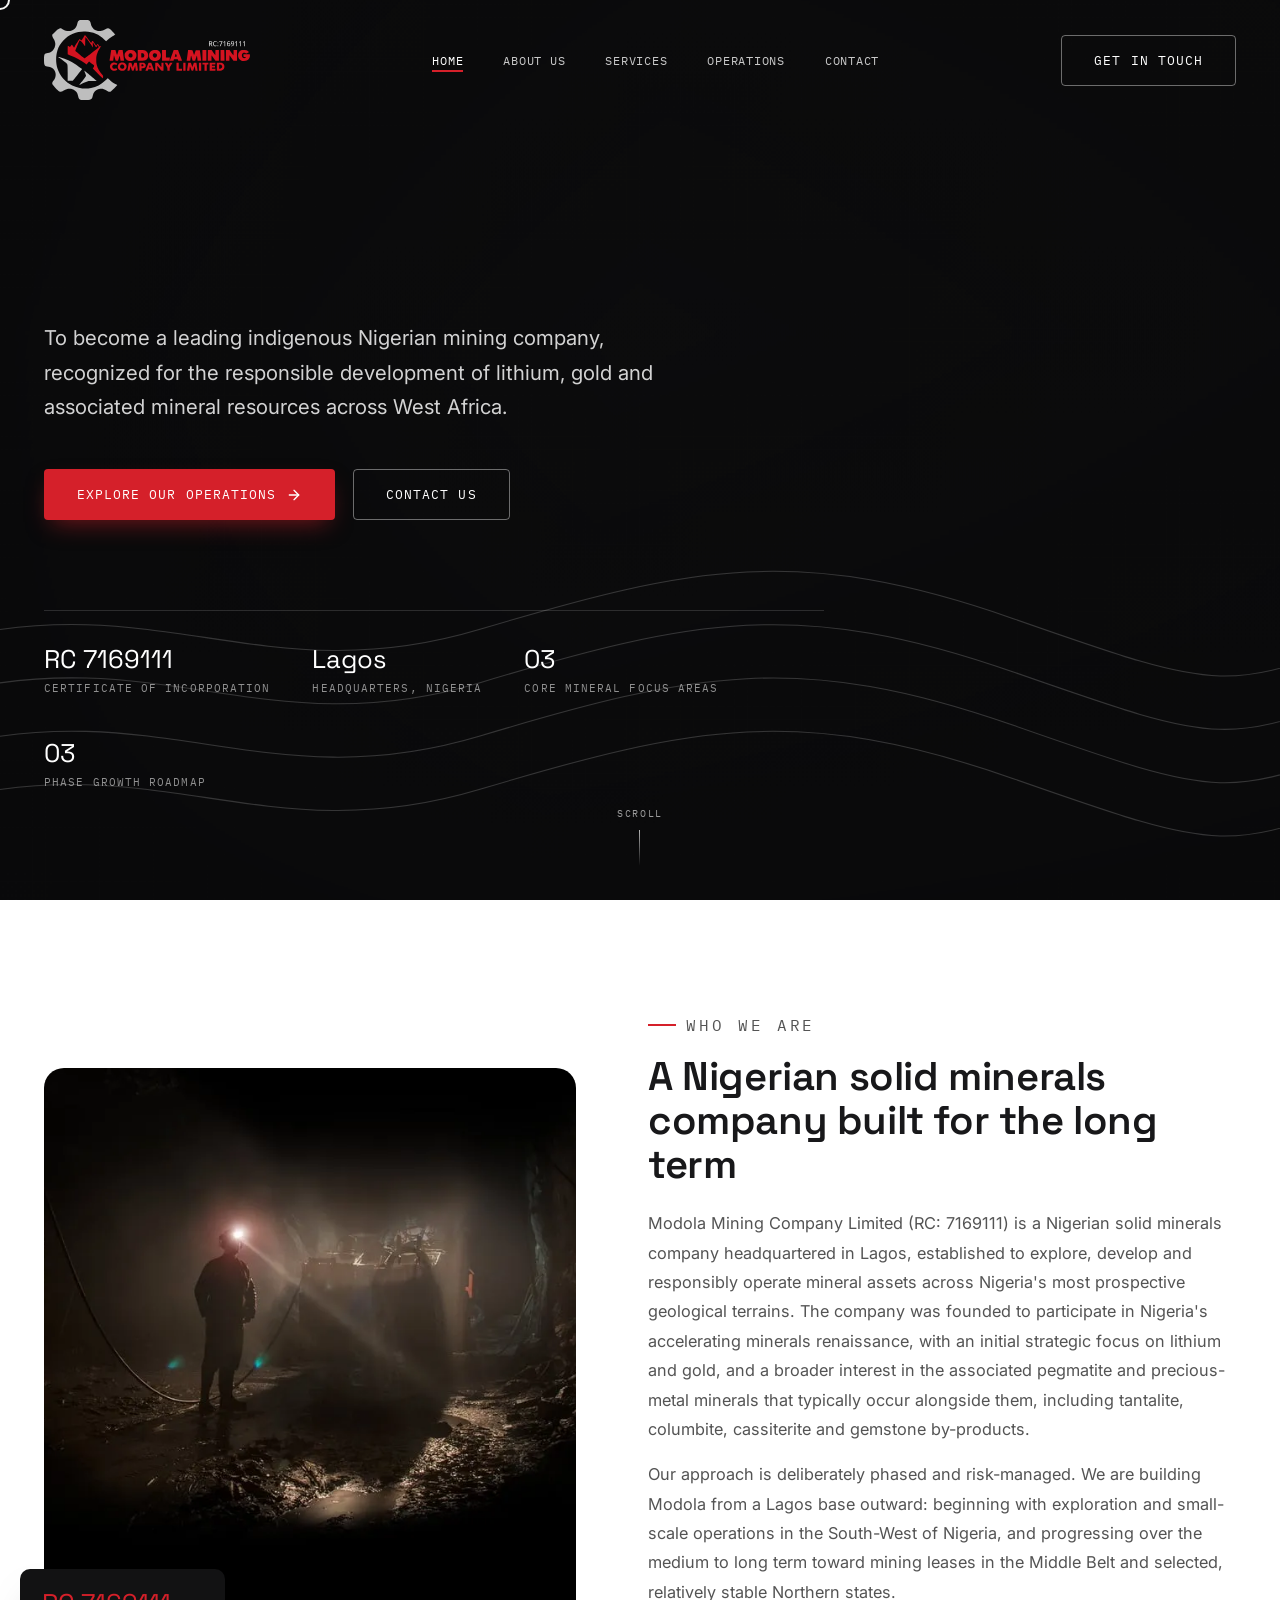
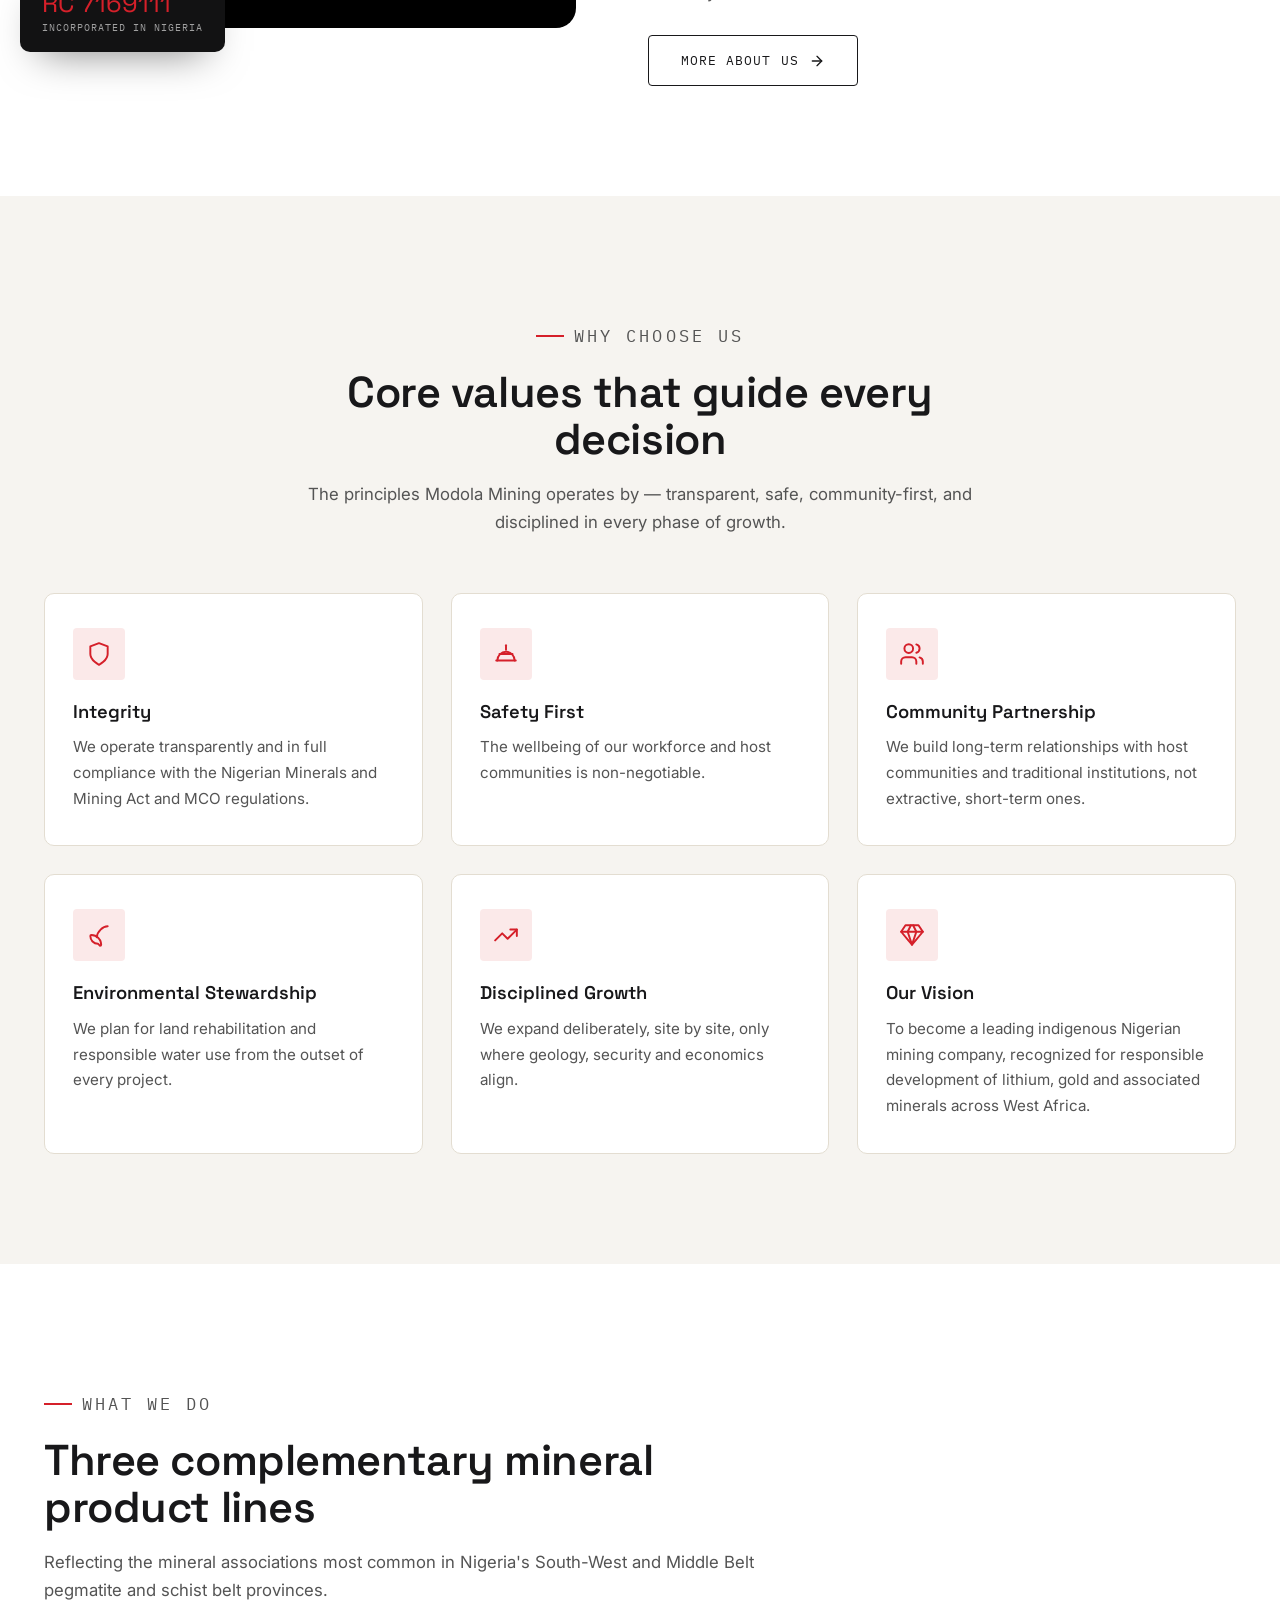
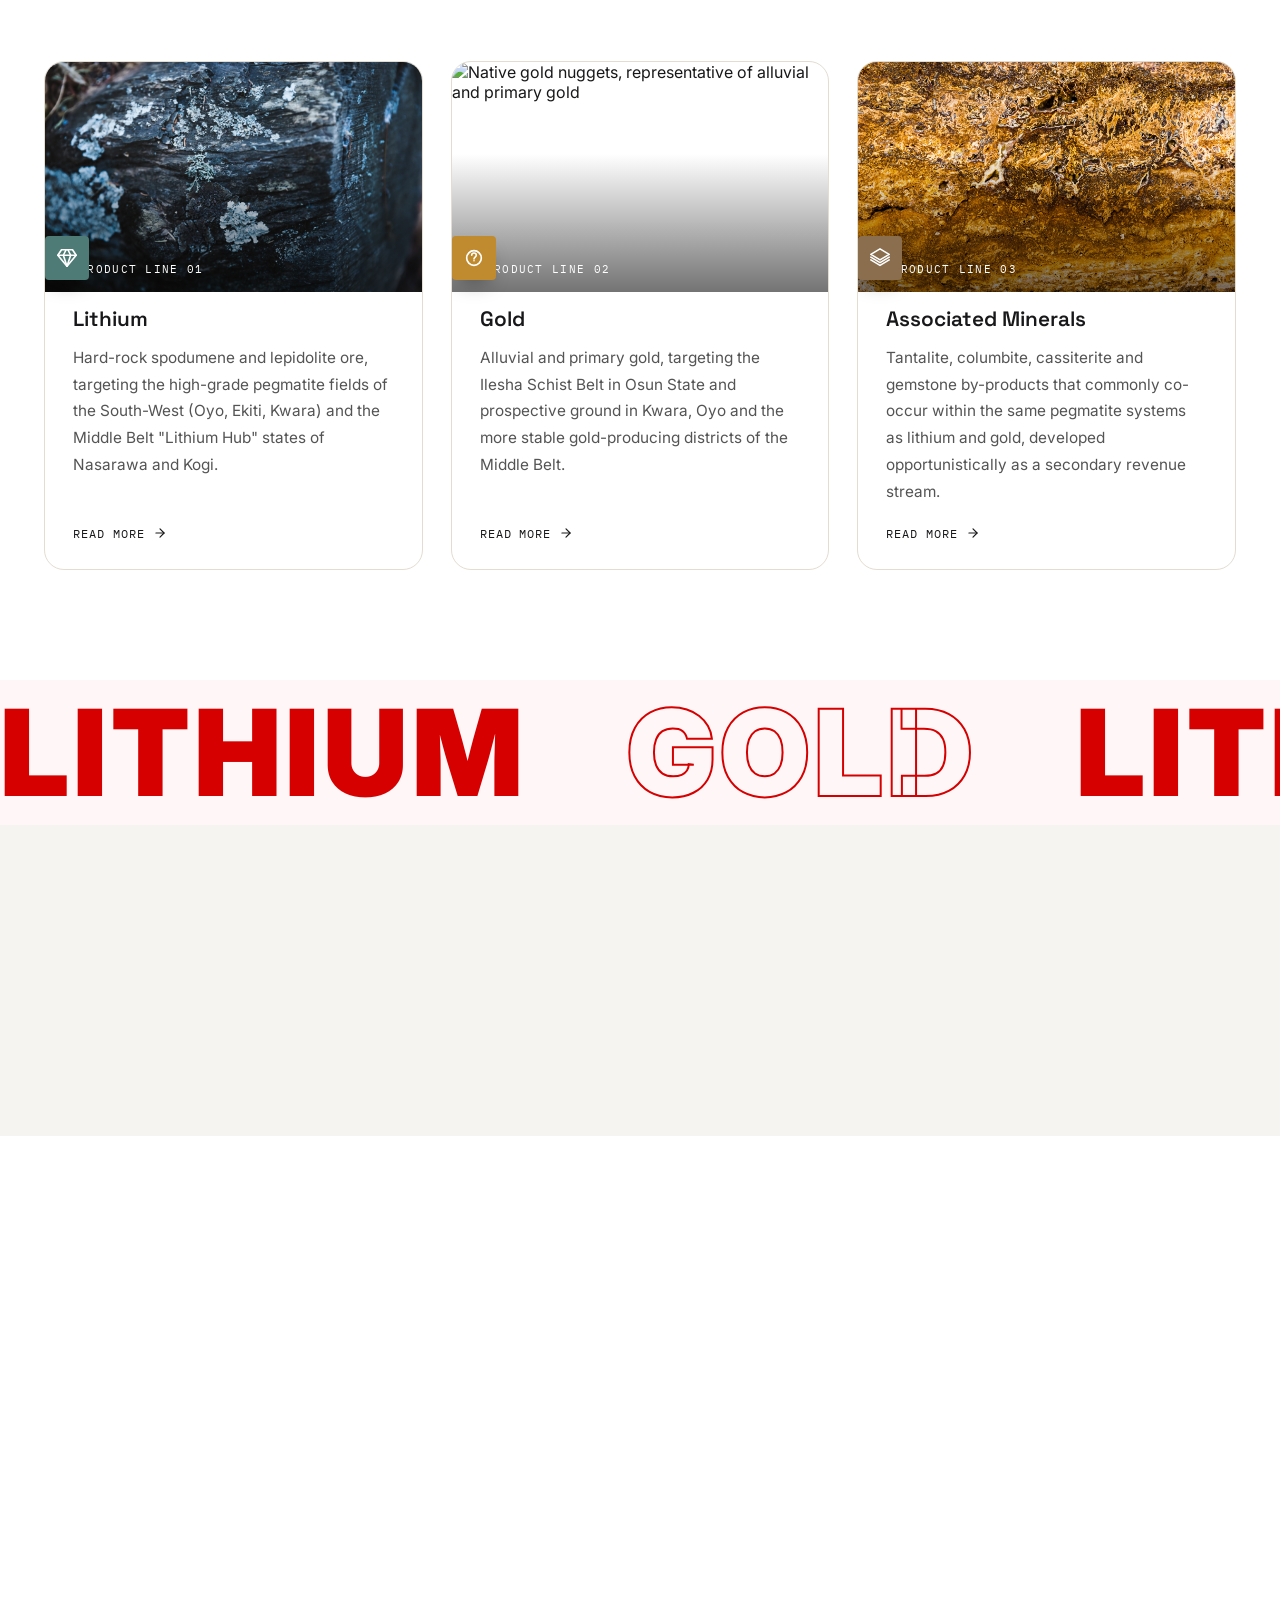
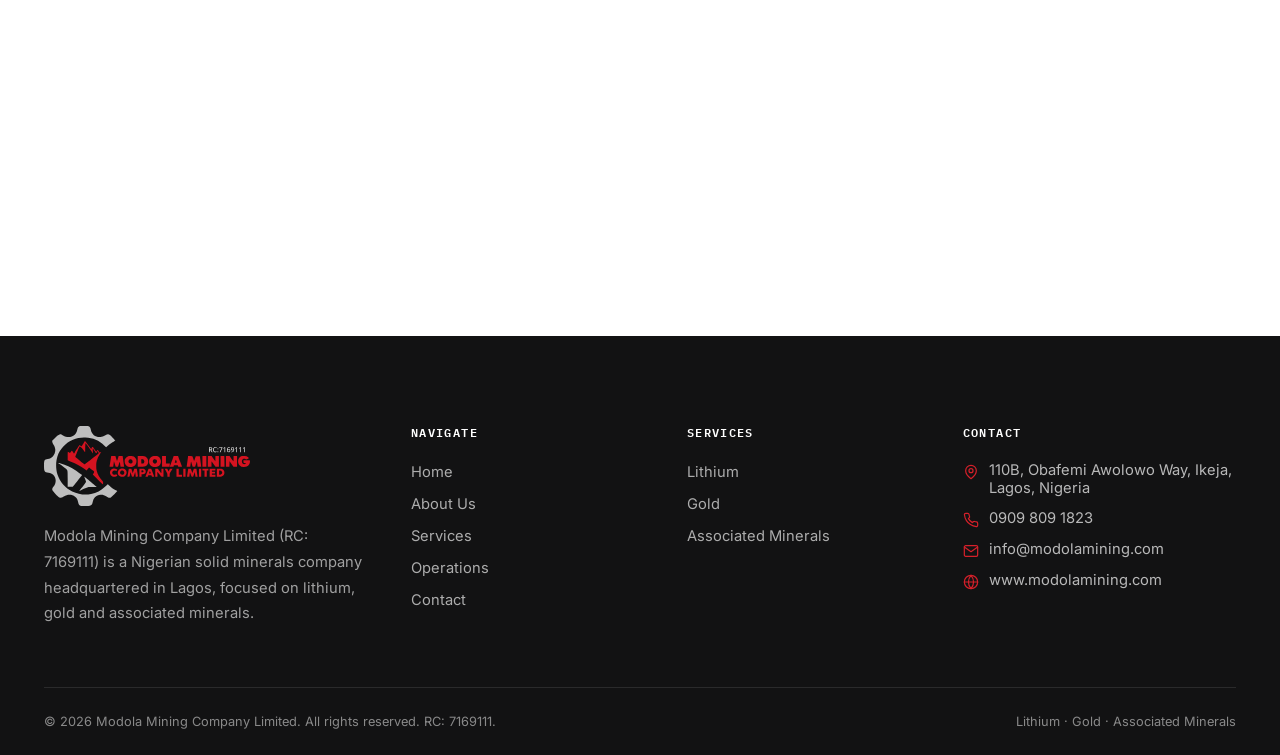
==== index.html @ 791795cf "first commit" ====
<!DOCTYPE html>
<html lang="en">
<head>
<meta charset="UTF-8">
<meta name="viewport" content="width=device-width, initial-scale=1.0">
<title>Modola Mining Company Limited | Lithium, Gold &amp; Associated Minerals — Nigeria</title>
<meta name="description" content="Modola Mining Company Limited (RC: 7169111) is a Nigerian solid minerals company headquartered in Lagos, exploring and developing lithium, gold and associated mineral assets across Nigeria's most prospective geological terrains.">
<meta name="keywords" content="Modola Mining, Nigeria lithium mining, Nigeria gold mining, solid minerals Nigeria, Lagos mining company">
<meta property="og:type" content="website">
<meta property="og:title" content="Modola Mining Company Limited | Lithium, Gold & Associated Minerals">
<meta property="og:description" content="A Nigerian solid minerals company headquartered in Lagos — exploring and responsibly developing lithium, gold and associated mineral assets.">
<meta property="og:image" content="images/logo.png">
<meta name="twitter:card" content="summary_large_image">
<meta name="twitter:title" content="Modola Mining Company Limited">
<meta name="twitter:description" content="Lithium • Gold • Associated Minerals — Lagos, Nigeria">
<link rel="icon" href="images/logo.png">
<link rel="stylesheet" href="css/style.css">
</head>
<body>
<a href="#main" class="skip-link">Skip to content</a>

<!-- ================= HEADER ================= -->
<header class="site-header">
  <div class="container nav-inner">
    <a href="index.html" class="brand">
      <img src="images/logo.svg" alt="Modola Mining Company Limited logo">
    </a>
    <nav class="nav-links" id="nav-links">
      <a href="index.html">Home</a>
      <a href="about.html">About Us</a>
      <a href="services.html">Services</a>
      <a href="operations.html">Operations</a>
      <a href="contact.html">Contact</a>
    </nav>
    <div class="nav-cta">
      <a href="contact.html" class="btn btn--ghost">Get In Touch</a>
      <button class="hamburger" id="hamburger" aria-label="Toggle navigation menu" aria-expanded="false">
        <span></span><span></span><span></span>
      </button>
    </div>
  </div>
</header>

<main id="main">
<!-- ================= HERO ================= -->
<section class="hero">
  <div class="hero-bg" style="background-image:url('https://commons.wikimedia.org/wiki/Special:FilePath/Aerial%20of%20Hogarth%20Open%20Pit.jpg?width=1920');"></div>
  <svg class="hero-contour" viewBox="0 0 1200 800" preserveAspectRatio="xMidYMid slice" xmlns="http://www.w3.org/2000/svg">
    <g fill="none" stroke="#ffffff" stroke-width="1">
      <path d="M-50,650 C 150,600 250,700 450,640 S 750,560 950,630 1150,700 1300,640"/>
      <path d="M-50,700 C 150,650 250,750 450,690 S 750,610 950,680 1150,750 1300,690"/>
      <path d="M-50,750 C 150,700 250,800 450,740 S 750,660 950,730 1150,800 1300,740"/>
      <path d="M-50,600 C 150,550 250,650 450,590 S 750,510 950,580 1150,650 1300,590"/>
    </g>
  </svg>
  <div class="container hero-inner">
    <!-- <p class="hero-tag"><span class="rc">RC: 7169111</span><span class="dot"></span>Lagos, Nigeria<span class="dot"></span>Lithium · Gold · Associated Minerals</p> -->
    <h1>Modola Mining <em>Company Limited</em></h1>
    <p class="hero-sub">To become a leading indigenous Nigerian mining company, recognized for the responsible development of lithium, gold and associated mineral resources across West Africa.</p>
    <div class="hero-actions">
      <a href="operations.html" class="btn btn--primary">Explore Our Operations
        <svg viewBox="0 0 24 24" fill="none" stroke="currentColor" stroke-width="2" stroke-linecap="round" stroke-linejoin="round"><path d="M5 12h14"/><path d="m12 5 7 7-7 7"/></svg>
      </a>
      <a href="contact.html" class="btn btn--ghost">Contact Us</a>
    </div>
    <div class="hero-meta">
      <div><span class="num">RC 7169111</span><span class="lbl">Certificate of Incorporation</span></div>
      <div><span class="num">Lagos</span><span class="lbl">Headquarters, Nigeria</span></div>
      <div><span class="num">03</span><span class="lbl">Core Mineral Focus Areas</span></div>
      <div><span class="num">03</span><span class="lbl">Phase Growth Roadmap</span></div>
    </div>
  </div>
  <div class="scroll-cue"><span>Scroll</span><span class="line"></span></div>
</section>

<!-- ================= COMPANY INTRODUCTION ================= -->
<section class="section section--white">
  <div class="container">
    <div class="split">
      <div class="split-media" data-reveal="left">
        <img src="images/home.webp" alt="Open pit hard-rock mine, representative of lithium pegmatite mining operations" loading="lazy">
        <div class="frame" aria-hidden="true"></div>
        <div class="badge"><span class="num">RC 7169111</span><span class="lbl">Incorporated in Nigeria</span></div>
      </div>
      <div class="split-body" data-reveal="right">
        <p class="eyebrow">Who We Are</p>
        <h2>A Nigerian solid minerals company built for the long term</h2>
        <p>Modola Mining Company Limited (RC: 7169111) is a Nigerian solid minerals company headquartered in Lagos, established to explore, develop and responsibly operate mineral assets across Nigeria's most prospective geological terrains. The company was founded to participate in Nigeria's accelerating minerals renaissance, with an initial strategic focus on lithium and gold, and a broader interest in the associated pegmatite and precious-metal minerals that typically occur alongside them, including tantalite, columbite, cassiterite and gemstone by-products.</p>
        <p>Our approach is deliberately phased and risk-managed. We are building Modola from a Lagos base outward: beginning with exploration and small-scale operations in the South-West of Nigeria, and progressing over the medium to long term toward mining leases in the Middle Belt and selected, relatively stable Northern states.</p>
        <a href="about.html" class="btn btn--outline">More About Us
          <svg viewBox="0 0 24 24" fill="none" stroke="currentColor" stroke-width="2" stroke-linecap="round" stroke-linejoin="round"><path d="M5 12h14"/><path d="m12 5 7 7-7 7"/></svg>
        </a>
      </div>
    </div>
  </div>
</section>

<!-- ================= WHY CHOOSE US (CORE VALUES) ================= -->
<section class="section section--stone">
  <div class="container">
    <div class="section-head center">
      <p class="eyebrow center" style="justify-content:center;">Why Choose Us</p>
      <h2>Core values that guide every decision</h2>
      <p>The principles Modola Mining operates by — transparent, safe, community-first, and disciplined in every phase of growth.</p>
    </div>
    <div class="grid grid--3" data-stagger>
      <div class="value-card">
        <div class="icon"><svg viewBox="0 0 24 24" fill="none" stroke="currentColor" stroke-width="1.8" stroke-linecap="round" stroke-linejoin="round"><path d="M12 22s8-4 8-10V5l-8-3-8 3v7c0 6 8 10 8 10Z"/></svg></div>
        <h3>Integrity</h3>
        <p>We operate transparently and in full compliance with the Nigerian Minerals and Mining Act and MCO regulations.</p>
      </div>
      <div class="value-card">
        <div class="icon"><svg viewBox="0 0 24 24" fill="none" stroke="currentColor" stroke-width="1.8" stroke-linecap="round" stroke-linejoin="round"><path d="M3 18h18"/><path d="M4 18a8 8 0 0 1 16 0"/><path d="M12 4v4"/><path d="M6 12h12"/></svg></div>
        <h3>Safety First</h3>
        <p>The wellbeing of our workforce and host communities is non-negotiable.</p>
      </div>
      <div class="value-card">
        <div class="icon"><svg viewBox="0 0 24 24" fill="none" stroke="currentColor" stroke-width="1.8" stroke-linecap="round" stroke-linejoin="round"><path d="M16 21v-2a4 4 0 0 0-4-4H6a4 4 0 0 0-4 4v2"/><circle cx="9" cy="7" r="4"/><path d="M22 21v-2a4 4 0 0 0-3-3.87"/><path d="M16 3.13a4 4 0 0 1 0 7.75"/></svg></div>
        <h3>Community Partnership</h3>
        <p>We build long-term relationships with host communities and traditional institutions, not extractive, short-term ones.</p>
      </div>
      <div class="value-card">
        <div class="icon"><svg viewBox="0 0 24 24" fill="none" stroke="currentColor" stroke-width="1.8" stroke-linecap="round" stroke-linejoin="round"><path d="M11 20A7 7 0 0 1 4 13a1 1 0 0 1 1-1c4.97 0 9 4.03 9 9a1 1 0 0 1-1 1Z"/><path d="M20 4c-2 0-4.5 1-6.5 3S10 12 10 14"/></svg></div>
        <h3>Environmental Stewardship</h3>
        <p>We plan for land rehabilitation and responsible water use from the outset of every project.</p>
      </div>
      <div class="value-card">
        <div class="icon"><svg viewBox="0 0 24 24" fill="none" stroke="currentColor" stroke-width="1.8" stroke-linecap="round" stroke-linejoin="round"><polyline points="22 7 13.5 15.5 8.5 10.5 2 17"/><polyline points="16 7 22 7 22 13"/></svg></div>
        <h3>Disciplined Growth</h3>
        <p>We expand deliberately, site by site, only where geology, security and economics align.</p>
      </div>
      <div class="value-card">
        <div class="icon"><svg viewBox="0 0 24 24" fill="none" stroke="currentColor" stroke-width="1.8" stroke-linecap="round" stroke-linejoin="round"><path d="M6 3h12l4 6-10 12L2 9Z"/><path d="M11 3 8 9l4 12 4-12-3-6"/><path d="M2 9h20"/></svg></div>
        <h3>Our Vision</h3>
        <p>To become a leading indigenous Nigerian mining company, recognized for responsible development of lithium, gold and associated minerals across West Africa.</p>
      </div>
    </div>
  </div>
</section>

<!-- ================= SERVICES PREVIEW ================= -->
<section class="section section--white">
  <div class="container">
    <div class="section-head">
      <p class="eyebrow">What We Do</p>
      <h2>Three complementary mineral product lines</h2>
      <p>Reflecting the mineral associations most common in Nigeria's South-West and Middle Belt pegmatite and schist belt provinces.</p>
    </div>
    <div class="grid grid--3" data-stagger>
      <article class="service-card">
        <div class="media">
          <img src="images/lit.webp" alt="Hard-rock pegmatite mine, representative of lithium spodumene operations" loading="lazy">
          <span class="tag"><span class="dot dot-lithium"></span>Product Line 01</span>
        </div>
        <div class="icon accent-lithium"><svg viewBox="0 0 24 24" fill="none" stroke="currentColor" stroke-width="1.8" stroke-linecap="round" stroke-linejoin="round"><path d="M6 3h12l4 6-10 12L2 9Z"/><path d="M11 3 8 9l4 12 4-12-3-6"/><path d="M2 9h20"/></svg></div>
        <div class="body">
          <h3>Lithium</h3>
          <p>Hard-rock spodumene and lepidolite ore, targeting the high-grade pegmatite fields of the South-West (Oyo, Ekiti, Kwara) and the Middle Belt "Lithium Hub" states of Nasarawa and Kogi.</p>
          <a href="services.html#lithium" class="read-more">Read More
            <svg viewBox="0 0 24 24" fill="none" stroke="currentColor" stroke-width="2" stroke-linecap="round" stroke-linejoin="round"><path d="M5 12h14"/><path d="m12 5 7 7-7 7"/></svg>
          </a>
        </div>
      </article>
      <article class="service-card">
        <div class="media">
          <img src="https://commons.wikimedia.org/wiki/Special:FilePath/Native%20gold%20nuggets.jpg?width=900" alt="Native gold nuggets, representative of alluvial and primary gold" loading="lazy">
          <span class="tag"><span class="dot dot-gold"></span>Product Line 02</span>
        </div>
        <div class="icon accent-gold"><svg viewBox="0 0 24 24" fill="none" stroke="currentColor" stroke-width="1.8" stroke-linecap="round" stroke-linejoin="round"><circle cx="12" cy="12" r="8"/><path d="M9.5 9a2.5 2.5 0 0 1 5 0c0 2-2.5 2-2.5 4"/><path d="M12 15h.01"/></svg></div>
        <div class="body">
          <h3>Gold</h3>
          <p>Alluvial and primary gold, targeting the Ilesha Schist Belt in Osun State and prospective ground in Kwara, Oyo and the more stable gold-producing districts of the Middle Belt.</p>
          <a href="services.html#gold" class="read-more">Read More
            <svg viewBox="0 0 24 24" fill="none" stroke="currentColor" stroke-width="2" stroke-linecap="round" stroke-linejoin="round"><path d="M5 12h14"/><path d="m12 5 7 7-7 7"/></svg>
          </a>
        </div>
      </article>
      <article class="service-card">
        <div class="media">
          <img src="images/golddd.webp" alt="Core drilling and sampling, representative of associated mineral exploration" loading="lazy">
          <span class="tag"><span class="dot dot-assoc"></span>Product Line 03</span>
        </div>
        <div class="icon accent-assoc"><svg viewBox="0 0 24 24" fill="none" stroke="currentColor" stroke-width="1.8" stroke-linecap="round" stroke-linejoin="round"><polygon points="12 2 2 8 12 14 22 8 12 2"/><polyline points="2 14 12 20 22 14"/><polyline points="2 11 12 17 22 11"/></svg></div>
        <div class="body">
          <h3>Associated Minerals</h3>
          <p>Tantalite, columbite, cassiterite and gemstone by-products that commonly co-occur within the same pegmatite systems as lithium and gold, developed opportunistically as a secondary revenue stream.</p>
          <a href="services.html#associated" class="read-more">Read More
            <svg viewBox="0 0 24 24" fill="none" stroke="currentColor" stroke-width="2" stroke-linecap="round" stroke-linejoin="round"><path d="M5 12h14"/><path d="m12 5 7 7-7 7"/></svg>
          </a>
        </div>
      </article>
    </div>
  </div>
</section>



<!-- scroll -->
 <div class="ticker">
    <div class="ticker-track" id="tickerTrack">
        <span class="filled">LITHIUM</span>
        <span class="outline">GOLD</span>

        <span class="filled">LITHIUM</span>
        <span class="outline">GOLD</span>

        <span class="filled">LITHIUM</span>
        <span class="outline">GOLD</span>

        <span class="filled">LITHIUM</span>
        <span class="outline">GOLD</span>

        <span class="filled">LITHIUM</span>
        <span class="outline">GOLD</span>

        <span class="filled">LITHIUM</span>
        <span class="outline">GOLD</span>
    </div>
</div>

<!-- sroll ends -->

<!-- ================= AT A GLANCE ================= -->
<section class="section--tight section--stone">
  <div class="container" data-reveal="zoom">
    <div class="glance">
      <div class="glance-item"><span class="num">7169111</span><span class="lbl">RC — Certificate of Incorporation</span></div>
      <div class="glance-item"><span class="num" data-count="3">0</span><span class="lbl">Core Mineral Focus Areas</span></div>
      <div class="glance-item"><span class="num" data-count="3">0</span><span class="lbl">Strategic Growth Phases</span></div>
      <div class="glance-item"><span class="num">Lagos</span><span class="lbl">Headquarters, Nigeria</span></div>
    </div>
  </div>
</section>

<!-- ================= CTA BANNER ================= -->
<section class="section section--white">
  <div class="container" data-reveal="zoom">
    <div class="cta-banner">
      <p class="eyebrow center" style="justify-content:center;">Our Mission</p>
      <h2>Creating sustainable value for our shareholders, our host communities, and the Nigerian economy</h2>
      <p>To explore, acquire and operate mineral assets with technical discipline and full regulatory compliance — while positioning Nigerian-mined minerals within global critical-minerals supply chains.</p>
      <div class="btn-row">
        <a href="contact.html" class="btn btn--primary">Contact Us
          <svg viewBox="0 0 24 24" fill="none" stroke="currentColor" stroke-width="2" stroke-linecap="round" stroke-linejoin="round"><path d="M5 12h14"/><path d="m12 5 7 7-7 7"/></svg>
        </a>
        <a href="operations.html" class="btn btn--ghost">View Our Operations</a>
      </div>
    </div>
  </div>
</section>
</main>

<!-- ================= FOOTER ================= -->
<footer class="site-footer">
  <div class="container">
    <div class="footer-grid">
      <div class="footer-brand">
        <a href="index.html" class="brand">
          <img src="images/logo.svg" alt="Modola Mining Company Limited logo">
        </a>
        <p>Modola Mining Company Limited (RC: 7169111) is a Nigerian solid minerals company headquartered in Lagos, focused on lithium, gold and associated minerals.</p>
      </div>
      <div class="footer-col">
        <h4>Navigate</h4>
        <ul>
          <li><a href="index.html">Home</a></li>
          <li><a href="about.html">About Us</a></li>
          <li><a href="services.html">Services</a></li>
          <li><a href="operations.html">Operations</a></li>
          <li><a href="contact.html">Contact</a></li>
        </ul>
      </div>
      <div class="footer-col">
        <h4>Services</h4>
        <ul>
          <li><a href="services.html#lithium">Lithium</a></li>
          <li><a href="services.html#gold">Gold</a></li>
          <li><a href="services.html#associated">Associated Minerals</a></li>
        </ul>
      </div>
      <div class="footer-col">
        <h4>Contact</h4>
        <ul class="footer-contact">
          <li><svg viewBox="0 0 24 24" fill="none" stroke="currentColor" stroke-width="1.8" stroke-linecap="round" stroke-linejoin="round"><path d="M20 10c0 6-8 12-8 12s-8-6-8-12a8 8 0 0 1 16 0Z"/><circle cx="12" cy="10" r="3"/></svg><span>110B, Obafemi Awolowo Way, Ikeja, Lagos, Nigeria</span></li>
          <li><svg viewBox="0 0 24 24" fill="none" stroke="currentColor" stroke-width="1.8" stroke-linecap="round" stroke-linejoin="round"><path d="M22 16.92v3a2 2 0 0 1-2.18 2 19.79 19.79 0 0 1-8.63-3.07 19.5 19.5 0 0 1-6-6 19.79 19.79 0 0 1-3.07-8.67A2 2 0 0 1 4.11 2h3a2 2 0 0 1 2 1.72c.127.96.361 1.903.7 2.81a2 2 0 0 1-.45 2.11L8.09 9.91a16 16 0 0 0 6 6l1.27-1.27a2 2 0 0 1 2.11-.45c.907.339 1.85.573 2.81.7A2 2 0 0 1 22 16.92Z"/></svg><span>0909 809 1823</span></li>
          <li><svg viewBox="0 0 24 24" fill="none" stroke="currentColor" stroke-width="1.8" stroke-linecap="round" stroke-linejoin="round"><rect x="2" y="4" width="20" height="16" rx="2"/><path d="m22 6-10 7L2 6"/></svg><span>info@modolamining.com</span></li>
          <li><svg viewBox="0 0 24 24" fill="none" stroke="currentColor" stroke-width="1.8" stroke-linecap="round" stroke-linejoin="round"><circle cx="12" cy="12" r="10"/><path d="M2 12h20M12 2a15 15 0 0 1 0 20 15 15 0 0 1 0-20"/></svg><span>www.modolamining.com</span></li>
        </ul>
      </div>
    </div>
    <div class="footer-bottom">
      <span>© 2026 Modola Mining Company Limited. All rights reserved. RC: 7169111.</span>
      <span>Lithium · Gold · Associated Minerals</span>
    </div>
  </div>
</footer>

<div class="cursor-circle" id="cursorCircle"></div>


<script src="js/script.js"></script>
</body>
</html>
---- css/style.css ----
@import url('https://fonts.googleapis.com/css2?family=Space+Grotesk:wght@400;500;600;700&family=Inter:wght@400;500;600;700&family=IBM+Plex+Mono:wght@400;500;600&display=swap');

:root{
  /* ---- Brand colors (sampled from company logo) ---- */
  --red:        #D5202A;
  --red-dark:   #A5161E;
  --red-tint:   #FBE9E9;

  /* ---- Neutrals ---- */
  --charcoal-950: #121213;
  --charcoal-900: #18181A;
  --charcoal-800: #232326;
  --charcoal-700: #3A3A3D;
  --slate-600:    #545454; /* brand gray, from logo */
  --slate-400:    #8A8A8A;
  --stone-50:     #F6F4F0;
  --stone-100:    #EFEBE3;
  --stone-200:    #E3DDD1;
  --white:        #FFFFFF;

  /* ---- Mineral accent colors (signature: each product line reads by its own mineral tone) ---- */
  --mineral-lithium: #4F7B76;  /* muted spodumene sage-teal */
  --mineral-gold:    #C08A2E;  /* ochre / raw gold */
  --mineral-assoc:   #8A6E4E;  /* bronze / tantalite-cassiterite */

  /* ---- Type ---- */
  --font-display: 'Space Grotesk', sans-serif;
  --font-body:    'Inter', sans-serif;
  --font-mono:    'IBM Plex Mono', monospace;

  /* ---- Sizing ---- */
  --container: 1240px;
  --radius-sm: 4px;
  --radius-md: 10px;
  --radius-lg: 20px;

  /* ---- Motion ---- */
  --ease: cubic-bezier(.22,.61,.36,1);
}

/* ==========================================================================
   RESET
   ========================================================================== */

*, *::before, *::after{ box-sizing: border-box; }
html{ scroll-behavior: smooth; }
body{
  margin:0;
  font-family: var(--font-body);
  color: var(--charcoal-900);
  background: var(--white);
  -webkit-font-smoothing: antialiased;
  overflow-x: hidden;
}
img{ max-width:100%; display:block; }
a{ color:inherit; text-decoration:none; }
ul{ list-style:none; margin:0; padding:0; }
button{ font-family:inherit; cursor:pointer; }
h1,h2,h3,h4{ font-family: var(--font-display); margin:0; line-height:1.1; font-weight:600; }
p{ margin:0; }
input, textarea{ font-family: inherit; }

@media (prefers-reduced-motion: reduce){
  *{ animation-duration: 0.001ms !important; animation-iteration-count: 1 !important; transition-duration: 0.001ms !important; scroll-behavior:auto !important; }
}

:focus-visible{ outline: 3px solid var(--red); outline-offset: 2px; }

/* ==========================================================================
   UTILITIES
   ========================================================================== */
.container{ width:100%; max-width: var(--container); margin:0 auto; padding: 0 24px; }
.section{ position:relative; padding: 110px 0; }
.section--tight{ padding: 80px 0; }
.section--dark{ background: var(--charcoal-950); color: var(--stone-50); }
.section--stone{ background: var(--stone-50); }
.section--white{ background: var(--white); }

.eyebrow{
  font-family: var(--font-mono);
  font-size: .78rem;
  letter-spacing: .18em;
  text-transform: uppercase;
  color: var(--red);
  display:flex; align-items:center; gap:10px;
  margin-bottom: 18px;
}
.eyebrow::before{
  content:"";
  width: 28px; height: 2px; background: var(--red);
  display:inline-block;
}
.section--dark .eyebrow{ color:#E8747B; }
.section--dark .eyebrow::before{ background:#E8747B; }

.section-head{ max-width: 720px; margin-bottom: 56px; }
.section-head h2{ font-size: clamp(1.9rem, 3.4vw, 2.7rem); letter-spacing: -.01em; }
.section-head p{ margin-top:16px; font-size:1.05rem; line-height:1.7; color: var(--slate-600); }
.section--dark .section-head p{ color:#C9C7C4; }

.center{ text-align:center; margin-left:auto; margin-right:auto; }

/* Rock-strata divider — signature shape, reused at section seams */
.strata{
  position:absolute; left:0; width:100%; height:64px;
  line-height:0; pointer-events:none;
}
.strata svg{ width:100%; height:100%; display:block; }
.strata--top{ top:-1px; transform: rotate(180deg); }
.strata--bottom{ bottom:-1px; }

/* ==========================================================================
   BUTTONS
   ========================================================================== */
.btn{
  position:relative;
  display:inline-flex; align-items:center; justify-content:center; gap:10px;
  padding: 16px 32px;
  font-family: var(--font-mono);
  font-size: .82rem;
  letter-spacing: .08em;
  text-transform: uppercase;
  border-radius: var(--radius-sm);
  border: 1.5px solid transparent;
  overflow:hidden;
  transition: transform .35s var(--ease), background .3s ease, color .3s ease, border-color .3s ease, box-shadow .3s ease;
  white-space:nowrap;
}
.btn:hover{ transform: translateY(-3px); }
.btn:active{ transform: translateY(-1px); }
.btn svg{ width:16px; height:16px; transition: transform .3s var(--ease); }
.btn:hover svg{ transform: translateX(4px); }

.btn--primary{ background: var(--red); color: var(--white); box-shadow: 0 10px 24px -8px rgba(213,32,42,.55); }
.btn--primary:hover{ background: var(--red-dark); box-shadow: 0 14px 30px -8px rgba(213,32,42,.65); }

.btn--ghost{ background: transparent; color: var(--white); border-color: rgba(255,255,255,.4); }
.btn--ghost:hover{ background: rgba(255,255,255,.1); border-color: #fff; }

.btn--outline{ background: transparent; color: var(--charcoal-900); border-color: var(--charcoal-900); }
.btn--outline:hover{ background: var(--charcoal-900); color: var(--white); }

.ripple{ position:absolute; border-radius:50%; background: rgba(255,255,255,.5); transform: scale(0); animation: ripple .6s linear; pointer-events:none; }
@keyframes ripple{ to{ transform: scale(3); opacity:0; } }

/* ==========================================================================
   HEADER / NAV
   ========================================================================== */
.site-header{
  position: fixed; top:0; left:0; width:100%; z-index: 1000;
  padding: 20px 0;
  transition: background .4s ease, padding .4s ease, box-shadow .4s ease, border-color .4s ease;
  border-bottom: 1px solid transparent;
}
.site-header.is-scrolled{
  padding: 12px 0;
  background: rgba(18,18,19,.82);
  backdrop-filter: blur(14px) saturate(140%);
  -webkit-backdrop-filter: blur(14px) saturate(140%);
  border-bottom-color: rgba(255,255,255,.08);
  box-shadow: 0 10px 30px -18px rgba(0,0,0,.6);
}
.nav-inner{ display:flex; align-items:center; justify-content:space-between; gap: 24px; }

.brand{ display:flex; align-items:center; gap:12px; }
.brand img{ height: 80px; width:auto; }
.brand-text{ display:flex; flex-direction:column; line-height:1.15; }
.brand-text strong{ font-family: var(--font-display); font-size: 1rem; color:#fff; letter-spacing:.01em; }
.brand-text span{ font-family: var(--font-mono); font-size:.62rem; letter-spacing:.14em; text-transform:uppercase; color:#B9463B; }

.nav-links{ display:flex; align-items:center; gap: 8px; }
.nav-links a{
  position:relative;
  font-family: var(--font-mono);
  font-size: .78rem; letter-spacing:.06em; text-transform:uppercase;
  color: rgba(255,255,255,.78);
  padding: 10px 16px;
  transition: color .25s ease;
}
.nav-links a::after{
  content:""; position:absolute; left:16px; right:16px; bottom:6px; height:2px;
  background: var(--red); transform: scaleX(0); transform-origin:left; transition: transform .3s var(--ease);
}
.nav-links a:hover, .nav-links a.is-active{ color:#fff; }
.nav-links a:hover::after, .nav-links a.is-active::after{ transform: scaleX(1); }

.nav-cta{ display:flex; align-items:center; gap:16px; }
.hamburger{
  display:none; flex-direction:column; justify-content:center; gap:5px;
  width: 42px; height:42px; border:1px solid rgba(255,255,255,.25); border-radius:6px;
  background: transparent;
}
.hamburger span{ display:block; width:20px; height:2px; background:#fff; margin:0 auto; transition: transform .3s ease, opacity .3s ease; }
.hamburger.is-open span:nth-child(1){ transform: translateY(7px) rotate(45deg); }
.hamburger.is-open span:nth-child(2){ opacity:0; }
.hamburger.is-open span:nth-child(3){ transform: translateY(-7px) rotate(-45deg); }

@media (max-width: 940px){
  .nav-links{
    position:fixed; inset: 0 0 0 auto; width: min(340px, 82vw); height:100vh;
    background: var(--charcoal-950);
    flex-direction:column; align-items:flex-start; gap:2px;
    padding: 110px 32px 40px;
    transform: translateX(100%); transition: transform .45s var(--ease);
    box-shadow: -20px 0 60px rgba(0,0,0,.4);
  }
  .nav-links.is-open{ transform: translateX(0); }
  .nav-links a{ width:100%; padding: 16px 4px; font-size:.9rem; border-bottom:1px solid rgba(255,255,255,.08); }
  .nav-cta .btn--ghost{ display:none; }
  .hamburger{ display:flex; }
}

/* ==========================================================================
   HERO
   ========================================================================== */
.hero{
  position: relative;
  min-height: 100vh;
  display:flex; align-items:center;
  background: var(--charcoal-950);
  color:#fff;
  overflow:hidden;
}
.hero-bg{
  position:absolute; inset:0;
  background-size: cover; background-position: center;
  will-change: transform;
}
.hero-bg::after{
  content:"";
  position:absolute; inset:0;
  background:
    linear-gradient(180deg, rgba(10,10,11,.75) 0%, rgba(10,10,11,.55) 38%, rgba(10,10,11,.92) 100%),
    linear-gradient(100deg, rgba(10,10,11,.94) 5%, rgba(10,10,11,.35) 48%, rgba(10,10,11,.7) 100%);
}
.hero-contour{ position:absolute; inset:0; opacity:.18; mix-blend-mode: screen; pointer-events:none; }

.hero-inner{ position:relative; z-index:2; padding-top: 120px; padding-bottom: 100px; }
.hero-tag{
  font-family: var(--font-mono); font-size:.82rem; letter-spacing:.22em; text-transform:uppercase;
  color: #E8747B; margin-bottom: 26px; display:flex; align-items:center; gap:14px;
}
.hero-tag .rc{ color: rgba(255,255,255,.55); }
.hero-tag span.dot{ width:6px; height:6px; border-radius:50%; background:#E8747B; }

.hero h1{
  font-size: clamp(2.6rem, 6vw, 4.6rem);
  letter-spacing: -.02em;
  max-width: 15ch;
  margin-bottom: 28px;
}
.hero h1 em{ font-style:normal; color: var(--red); }

.hero-sub{
  font-size: clamp(1.05rem, 1.6vw, 1.3rem);
  line-height:1.7;
  max-width: 620px;
  color: rgba(255,255,255,.82);
  margin-bottom: 44px;
  font-weight: 400;
}

.hero-actions{ display:flex; flex-wrap:wrap; gap:18px; margin-bottom: 90px; }

.hero-meta{
  display:flex; flex-wrap:wrap; gap: 42px;
  padding-top: 32px; border-top: 1px solid rgba(255,255,255,.14);
  max-width: 780px;
}
.hero-meta div{ display:flex; flex-direction:column; gap:6px; }
.hero-meta .num{ font-family: var(--font-display); font-size:1.6rem; color:#fff; }
.hero-meta .lbl{ font-family: var(--font-mono); font-size:.68rem; letter-spacing:.1em; text-transform:uppercase; color: rgba(255,255,255,.55); }

.scroll-cue{
  position:absolute; bottom: 34px; left:50%; transform:translateX(-50%);
  display:flex; flex-direction:column; align-items:center; gap:10px;
  z-index:2; color: rgba(255,255,255,.6);
  font-family: var(--font-mono); font-size:.65rem; letter-spacing:.16em; text-transform:uppercase;
}
.scroll-cue .line{ width:1px; height:36px; background: linear-gradient(180deg, rgba(255,255,255,.7), transparent); animation: scrollcue 2s ease-in-out infinite; }
@keyframes scrollcue{ 0%{ transform: scaleY(0); transform-origin:top;} 50%{ transform: scaleY(1); transform-origin:top;} 51%{ transform: scaleY(1); transform-origin:bottom;} 100%{ transform: scaleY(0); transform-origin:bottom;} }

/* Page hero (interior pages, shorter) */
.page-hero{
  position:relative; min-height: 62vh; display:flex; align-items:flex-end;
  background: var(--charcoal-950); color:#fff; overflow:hidden;
}
.page-hero .hero-bg::after{
  background:
    linear-gradient(0deg, rgba(10,10,11,1) 0%, rgba(10,10,11,.55) 55%, rgba(10,10,11,.8) 100%);
}
.page-hero-inner{ position:relative; z-index:2; padding: 160px 30px 72px; width:100%; }
.page-hero h1{ font-size: clamp(2.3rem, 5vw, 3.6rem); letter-spacing:-.02em; max-width: 16ch; }
.breadcrumb{ font-family: var(--font-mono); font-size:.75rem; letter-spacing:.12em; text-transform:uppercase; color: rgba(255,255,255,.55); margin-bottom:20px; }
.breadcrumb a{ color: rgba(255,255,255,.8); }
.breadcrumb a:hover{ color: var(--red); }
.page-hero-sub{ margin-top:20px; max-width:640px; color: rgba(255,255,255,.78); font-size:1.05rem; line-height:1.7; }

/* ==========================================================================
   INTRO / SPLIT CONTENT
   ========================================================================== */
.split{
  display:grid; grid-template-columns: .95fr 1.05fr; gap: 72px; align-items:center;
}
.split.reverse .split-media{ order:2; }
.split-media{ position:relative; }
.split-media img{ border-radius: var(--radius-lg); width:100%; height: 560px; object-fit:cover; }
.split-media .frame{
  position:absolute; top:22px; left:22px; right:-22px; bottom:-22px;
  border: 2px solid var(--red); border-radius: var(--radius-lg); z-index:-1;
}
.split-media .badge{
  position:absolute; bottom:-24px; left:-24px; background:var(--charcoal-950); color:#fff;
  padding: 18px 22px; border-radius: var(--radius-md); box-shadow: 0 20px 40px -20px rgba(0,0,0,.5);
  display:flex; flex-direction:column; gap:2px;
}
.split-media .badge .num{ font-family: var(--font-display); font-size:1.6rem; color: var(--red); }
.split-media .badge .lbl{ font-family: var(--font-mono); font-size:.62rem; text-transform:uppercase; letter-spacing:.1em; color: rgba(255,255,255,.6); }

.split-body h2{ font-size: clamp(1.9rem, 3.2vw, 2.5rem); margin-bottom:22px; letter-spacing:-.01em; }
.split-body p{ color: var(--slate-600); line-height:1.8; font-size:1.02rem; margin-bottom:16px; }
.split-body p:last-of-type{ margin-bottom: 28px; }

@media (max-width: 900px){
  .split{ grid-template-columns:1fr; gap:56px; }
  .split.reverse .split-media{ order:0; }
  .split-media img{ height:320px; }
}

/* ==========================================================================
   CARDS — Why choose / values
   ========================================================================== */
.grid{ display:grid; gap: 28px; }
.grid--3{ grid-template-columns: repeat(3, 1fr); }
.grid--4{ grid-template-columns: repeat(4, 1fr); }
.grid--2{ grid-template-columns: repeat(2, 1fr); }
@media (max-width: 980px){ .grid--3, .grid--4{ grid-template-columns: repeat(2,1fr); } }
@media (max-width: 640px){ .grid--3, .grid--4, .grid--2{ grid-template-columns: 1fr; } }

.value-card{
  background: var(--white);
  border: 1px solid var(--stone-200);
  border-radius: var(--radius-md);
  padding: 34px 28px;
  transition: transform .4s var(--ease), box-shadow .4s var(--ease), border-color .4s ease;
  position:relative;
  overflow:hidden;
}
.value-card::before{
  content:""; position:absolute; top:0; left:0; width:100%; height:3px;
  background: var(--red); transform: scaleX(0); transform-origin:left; transition: transform .4s var(--ease);
}
.value-card:hover{ transform: translateY(-8px); box-shadow: 0 30px 50px -30px rgba(20,20,20,.3); border-color: transparent; }
.value-card:hover::before{ transform: scaleX(1); }
.value-card .icon{
  width: 52px; height:52px; border-radius: var(--radius-sm);
  background: var(--red-tint); color: var(--red);
  display:flex; align-items:center; justify-content:center; margin-bottom:22px;
  transition: transform .4s var(--ease), background .4s ease, color .4s ease;
}
.value-card:hover .icon{ background: var(--red); color:#fff; transform: rotate(-8deg) scale(1.05); }
.value-card .icon svg{ width:26px; height:26px; }
.value-card h3{ font-size:1.15rem; margin-bottom:12px; }
.value-card p{ color: var(--slate-600); font-size:.95rem; line-height:1.7; }

.section--dark .value-card{ background: var(--charcoal-900); border-color: var(--charcoal-700); }
.section--dark .value-card p{ color:#C9C7C4; }
.section--dark .value-card h3{ color:#fff; }

/* ==========================================================================
   SERVICE CARDS
   ========================================================================== */
.service-card{
  border-radius: var(--radius-lg);
  overflow:hidden;
  background: var(--white);
  border: 1px solid var(--stone-200);
  transition: transform .45s var(--ease), box-shadow .45s var(--ease);
  display:flex; flex-direction:column;
}
.service-card:hover{ transform: translateY(-10px); box-shadow: 0 40px 60px -34px rgba(20,20,20,.35); }
.service-card .media{ position:relative; height: 230px; overflow:hidden; }
.service-card .media img{ width:100%; height:100%; object-fit:cover; transition: transform .7s var(--ease); }
.service-card:hover .media img{ transform: scale(1.08); }
.service-card .media::after{ content:""; position:absolute; inset:0; background: linear-gradient(0deg, rgba(0,0,0,.55), transparent 60%); }
.service-card .tag{
  position:absolute; left:18px; bottom:16px; z-index:2;
  font-family: var(--font-mono); font-size:.68rem; letter-spacing:.12em; text-transform:uppercase; color:#fff;
  display:flex; align-items:center; gap:8px;
}
.service-card .tag .dot{ width:8px; height:8px; border-radius:50%; }
.service-card .body{ padding: 28px; display:flex; flex-direction:column; gap:14px; flex:1; }
.service-card .icon{
  width:44px; height:44px; border-radius:var(--radius-sm); display:flex; align-items:center; justify-content:center; color:#fff;
  margin-top:-56px; position:relative; z-index:2; box-shadow: 0 10px 20px -8px rgba(0,0,0,.4);
}
.service-card .icon svg{ width:22px; height:22px; }
.service-card h3{ font-size:1.3rem; }
.service-card p{ color: var(--slate-600); line-height:1.75; font-size:.96rem; flex:1; }
.service-card .read-more{
  display:inline-flex; align-items:center; gap:8px; font-family: var(--font-mono); font-size:.75rem;
  letter-spacing:.08em; text-transform:uppercase; color: var(--charcoal-900); margin-top:6px;
}
.service-card .read-more svg{ width:14px; height:14px; transition: transform .3s var(--ease); }
.service-card:hover .read-more svg{ transform: translateX(6px); }

.accent-lithium{ background: var(--mineral-lithium); }
.accent-gold{ background: var(--mineral-gold); }
.accent-assoc{ background: var(--mineral-assoc); }
.dot-lithium{ background: var(--mineral-lithium); }
.dot-gold{ background: var(--mineral-gold); }
.dot-assoc{ background: var(--mineral-assoc); }

/* ==========================================================================
   AT A GLANCE (fact strip — real, sourced figures only)
   ========================================================================== */
.glance{
  display:grid; grid-template-columns: repeat(4, 1fr);
  border: 1px solid var(--stone-200); border-radius: var(--radius-lg); overflow:hidden;
  background: var(--white);
}
.glance-item{ padding: 40px 28px; border-right:1px solid var(--stone-200); text-align:center; }
.glance-item:last-child{ border-right:none; }
.glance-item .num{ font-family: var(--font-display); font-size: clamp(1.8rem,3vw,2.6rem); color: var(--red); }
.glance-item .lbl{ margin-top:10px; font-family: var(--font-mono); font-size:.72rem; letter-spacing:.08em; text-transform:uppercase; color: var(--slate-600); }
@media (max-width: 860px){ .glance{ grid-template-columns: repeat(2,1fr); } .glance-item:nth-child(2){ border-right:none; } .glance-item{ border-bottom:1px solid var(--stone-200); } }

/* ==========================================================================
   CTA BANNER
   ========================================================================== */
.cta-banner{
  position:relative; background: var(--charcoal-950); color:#fff; border-radius: var(--radius-lg);
  padding: 70px 60px; overflow:hidden; text-align:center;
}
.cta-banner::before{
  content:""; position:absolute; inset:0; opacity:.5;
  background: radial-gradient(circle at 15% 20%, rgba(213,32,42,.35), transparent 45%), radial-gradient(circle at 85% 85%, rgba(213,32,42,.25), transparent 45%);
}
.cta-banner > *{ position:relative; z-index:2; }
.cta-banner h2{ font-size: clamp(1.8rem,3.4vw,2.6rem); max-width: 20ch; margin: 0 auto 20px; letter-spacing:-.01em; }
.cta-banner p{ max-width: 620px; margin: 0 auto 36px; color: rgba(255,255,255,.78); font-size:1.05rem; line-height:1.7; }
.cta-banner .btn-row{ display:flex; gap:18px; justify-content:center; flex-wrap:wrap; }

/* ==========================================================================
   FOOTER
   ========================================================================== */
.site-footer{ background: var(--charcoal-950); color: rgba(255,255,255,.75); padding-top: 90px; }
.footer-grid{ display:grid; grid-template-columns: 1.4fr 1fr 1fr 1.2fr; gap: 48px; padding-bottom: 60px; border-bottom: 1px solid rgba(255,255,255,.1); }
.footer-brand .brand{ margin-bottom:18px; }
.footer-brand p{ font-size:.92rem; line-height:1.75; color: rgba(255,255,255,.6); max-width: 320px; }
.footer-col h4{ font-family: var(--font-mono); font-size:.72rem; letter-spacing:.12em; text-transform:uppercase; color:#fff; margin-bottom: 22px; }
.footer-col ul li{ margin-bottom: 12px; }
.footer-col a{ font-size:.92rem; color: rgba(255,255,255,.65); transition: color .25s ease, padding-left .25s ease; }
.footer-col a:hover{ color:#fff; padding-left: 4px; }
.footer-contact li{ display:flex; gap:10px; align-items:flex-start; font-size:.92rem; color: rgba(255,255,255,.7); }
.footer-contact svg{ width:16px; height:16px; margin-top:3px; flex-shrink:0; color: var(--red); }
.footer-bottom{ display:flex; justify-content:space-between; align-items:center; flex-wrap:wrap; gap: 12px; padding: 26px 0; font-size:.8rem; color: rgba(255,255,255,.5); }
.footer-social{ display:flex; gap:12px; }
.footer-social a{ width:38px; height:38px; border-radius:50%; border:1px solid rgba(255,255,255,.2); display:flex; align-items:center; justify-content:center; transition: background .25s ease, border-color .25s ease; }
.footer-social a:hover{ background: var(--red); border-color: var(--red); }
.footer-social svg{ width:16px; height:16px; }

@media (max-width: 900px){ .footer-grid{ grid-template-columns: 1fr 1fr; } }
@media (max-width: 560px){ .footer-grid{ grid-template-columns: 1fr; } }

/* ==========================================================================
   TIMELINE (Strategic Roadmap — operations page)
   ========================================================================== */
.timeline{ position:relative; }
.timeline::before{ content:""; position:absolute; left: 46px; top:0; bottom:0; width:2px; background: var(--stone-200); }
.timeline-item{ position:relative; padding-left: 110px; margin-bottom: 64px; }
.timeline-item:last-child{ margin-bottom:0; }
.timeline-num{
  position:absolute; left:0; top:0; width: 92px; height:92px; border-radius:50%;
  background: var(--charcoal-950); color:#fff; display:flex; align-items:center; justify-content:center;
  font-family: var(--font-display); font-size:1.6rem; border: 4px solid var(--stone-50); box-shadow: 0 0 0 2px var(--stone-200);
  z-index:2;
}
.timeline-card{
  background:#fff; border:1px solid var(--stone-200); border-radius: var(--radius-md); padding: 32px;
  transition: transform .4s var(--ease), box-shadow .4s var(--ease);
}
.timeline-card:hover{ transform: translateX(8px); box-shadow: 0 24px 40px -28px rgba(20,20,20,.3); }
.timeline-card .phase-meta{ display:flex; flex-wrap:wrap; gap: 10px 22px; margin-bottom:16px; font-family: var(--font-mono); font-size:.72rem; letter-spacing:.06em; text-transform:uppercase; color: var(--red); }
.timeline-card h3{ font-size:1.35rem; margin-bottom: 14px; }
.timeline-card .target{ font-family: var(--font-mono); font-size:.85rem; color: var(--slate-600); margin-bottom:14px; }
.timeline-card p{ color: var(--slate-600); line-height:1.75; }

@media (max-width: 640px){
  .timeline::before{ left: 26px; }
  .timeline-item{ padding-left: 66px; }
  .timeline-num{ width: 52px; height:52px; font-size:1.05rem; }
}

/* ==========================================================================
   GATES (site-selection discipline)
   ========================================================================== */
.gates{ display:grid; grid-template-columns: repeat(4,1fr); gap:2px; background: var(--stone-200); border-radius: var(--radius-md); overflow:hidden; }
.gate{ background:#fff; padding: 30px 24px; }
.gate .n{ font-family: var(--font-mono); color: var(--red); font-size:.75rem; letter-spacing:.1em; margin-bottom:14px; display:block; }
.gate p{ font-size:.92rem; line-height:1.6; color: var(--slate-600); }
@media (max-width: 860px){ .gates{ grid-template-columns: repeat(2,1fr); } }
@media (max-width: 480px){ .gates{ grid-template-columns: 1fr; } }

/* ==========================================================================
   ORG CHART / STRUCTURE
   ========================================================================== */
.org-wrap{
  background:#fff; border:1px solid var(--stone-200); border-radius: var(--radius-lg); padding: 20px;
  overflow-x:auto;
}
.org-wrap img{ min-width: 760px; width:100%; }

/* ==========================================================================
   PARTNER GRID (Why partner with Modola)
   ========================================================================== */
.partner-card{ background: var(--charcoal-900); border:1px solid var(--charcoal-700); border-radius: var(--radius-md); padding: 34px; color:#fff; }
.partner-card h3{ font-size:1.2rem; margin-bottom:20px; color:#fff; display:flex; align-items:center; gap:12px; }
.partner-card h3 svg{ width:22px; height:22px; color: var(--red); }
.partner-card ul li{ display:flex; gap:12px; margin-bottom:16px; font-size:.94rem; line-height:1.65; color:#C9C7C4; }
.partner-card ul li svg{ width:18px; height:18px; color: var(--red); flex-shrink:0; margin-top:3px; }

/* ==========================================================================
   COMPLIANCE LIST (about page)
   ========================================================================== */
.compliance-list{ display:flex; flex-direction:column; gap: 18px; }
.compliance-item{ display:flex; gap: 18px; padding: 22px; background:#fff; border:1px solid var(--stone-200); border-radius: var(--radius-md); align-items:flex-start; transition: border-color .3s ease, transform .3s var(--ease); }
.compliance-item:hover{ border-color: var(--red); transform: translateX(6px); }
.compliance-item .icon{ width:38px; height:38px; border-radius:50%; background: var(--red-tint); color:var(--red); display:flex; align-items:center; justify-content:center; flex-shrink:0; }
.compliance-item .icon svg{ width:18px; height:18px; }
.compliance-item p{ color: var(--slate-600); line-height:1.7; font-size:.96rem; }

/* ==========================================================================
   MISSION / VISION PANELS
   ========================================================================== */
.mv-grid{ display:grid; grid-template-columns: 1fr 1fr; gap: 28px; }
.mv-panel{ padding: 44px; border-radius: var(--radius-lg); position:relative; overflow:hidden; }
.mv-panel.vision{ background: var(--charcoal-950); color:#fff; }
.mv-panel.mission{ background: var(--red); color:#fff; }
.mv-panel .mark{ font-family: var(--font-mono); font-size:.72rem; letter-spacing:.14em; text-transform:uppercase; opacity:.75; margin-bottom:22px; display:block; }
.mv-panel h3{ font-size:1.6rem; margin-bottom:20px; }
.mv-panel p{ line-height:1.8; font-size:1.02rem; opacity:.92; }
@media (max-width: 800px){ .mv-grid{ grid-template-columns:1fr; } }

/* ==========================================================================
   CONTACT PAGE
   ========================================================================== */
.contact-grid{ display:grid; grid-template-columns: .85fr 1.15fr; gap: 56px; align-items:start; }
@media (max-width: 900px){ .contact-grid{ grid-template-columns:1fr; } }

.contact-card{ background:#fff; border:1px solid var(--stone-200); border-radius: var(--radius-lg); padding:36px; margin-bottom:22px; }
.contact-card h3{ font-size:1rem; font-family:var(--font-mono); letter-spacing:.08em; text-transform:uppercase; color:var(--red); margin-bottom:20px; }
.contact-line{ display:flex; gap:14px; margin-bottom:18px; align-items:flex-start; }
.contact-line:last-child{ margin-bottom:0; }
.contact-line .icon{ width:40px; height:40px; border-radius:var(--radius-sm); background:var(--red-tint); color:var(--red); display:flex; align-items:center; justify-content:center; flex-shrink:0; }
.contact-line .icon svg{ width:18px; height:18px; }
.contact-line div strong{ display:block; font-size:.72rem; font-family: var(--font-mono); text-transform:uppercase; letter-spacing:.08em; color: var(--slate-600); margin-bottom:4px; }
.contact-line div span, .contact-line div a{ font-size:1rem; color: var(--charcoal-900); }

.map-embed{ border-radius: var(--radius-lg); overflow:hidden; border:1px solid var(--stone-200); height:260px; }
.map-embed iframe{ width:100%; height:100%; border:0; filter: grayscale(.3) contrast(1.05); }

.form-card{ background:#fff; border:1px solid var(--stone-200); border-radius: var(--radius-lg); padding: 44px; }
.form-row{ display:grid; grid-template-columns: 1fr 1fr; gap: 22px; }
@media (max-width: 560px){ .form-row{ grid-template-columns:1fr; } }
.field{ margin-bottom: 22px; position:relative; }
.field label{ display:block; font-family: var(--font-mono); font-size:.72rem; letter-spacing:.08em; text-transform:uppercase; color: var(--slate-600); margin-bottom:10px; }
.field input, .field textarea, .field select{
  width:100%; padding: 14px 16px; border:1.5px solid var(--stone-200); border-radius: var(--radius-sm);
  font-size: .96rem; color: var(--charcoal-900); background: var(--stone-50); transition: border-color .25s ease, background .25s ease;
}
.field input:focus, .field textarea:focus, .field select:focus{ border-color: var(--red); background:#fff; outline:none; }
.field textarea{ resize: vertical; min-height: 130px; }
.field .err{ display:none; color: var(--red); font-size:.8rem; margin-top:8px; font-family: var(--font-mono); }
.field.has-error input, .field.has-error textarea{ border-color: var(--red); }
.field.has-error .err{ display:block; }

.form-status{
  display:none; align-items:center; gap:12px; padding: 16px 20px; border-radius: var(--radius-sm); margin-top: 10px;
  font-size:.92rem;
}
.form-status.success{ display:flex; background: #E7F5EC; color:#1E6B3C; }
.form-status.error{ display:flex; background: var(--red-tint); color: var(--red-dark); }
.form-status svg{ width:20px; height:20px; flex-shrink:0; }

/* ==========================================================================
   ANIMATIONS
   ========================================================================== */
[data-reveal]{ opacity:0; transform: translateY(36px); transition: opacity .8s var(--ease), transform .8s var(--ease); }
[data-reveal].is-visible{ opacity:1; transform:none; }
[data-reveal="zoom"]{ transform: scale(.92); }
[data-reveal="zoom"].is-visible{ transform: scale(1); }
[data-reveal="left"]{ transform: translateX(-40px); }
[data-reveal="left"].is-visible{ transform:none; }
[data-reveal="right"]{ transform: translateX(40px); }
[data-reveal="right"].is-visible{ transform:none; }

[data-stagger] > *{ opacity:0; transform: translateY(30px); transition: opacity .7s var(--ease), transform .7s var(--ease); }
[data-stagger].is-visible > *{ opacity:1; transform:none; }
[data-stagger].is-visible > *:nth-child(1){ transition-delay: .05s; }
[data-stagger].is-visible > *:nth-child(2){ transition-delay: .14s; }
[data-stagger].is-visible > *:nth-child(3){ transition-delay: .23s; }
[data-stagger].is-visible > *:nth-child(4){ transition-delay: .32s; }
[data-stagger].is-visible > *:nth-child(5){ transition-delay: .41s; }
[data-stagger].is-visible > *:nth-child(6){ transition-delay: .5s; }

@keyframes float{ 0%,100%{ transform: translateY(0);} 50%{ transform: translateY(-14px);} }
.floaty{ animation: float 5s ease-in-out infinite; }

.fade-in{ animation: fadein 1.2s var(--ease) both; }
@keyframes fadein{ from{ opacity:0; transform: translateY(20px);} to{ opacity:1; transform:none;} }

/* Page load entrance for hero elements handled via .is-loaded class */
.hero-tag, .hero h1, .hero-sub, .hero-actions, .hero-meta{ opacity:0; transform: translateY(26px); transition: opacity .9s var(--ease), transform .9s var(--ease); }
.is-loaded .hero-tag{ opacity:1; transform:none; transition-delay:.1s; }
.is-loaded .hero h1{ opacity:1; transform:none; transition-delay:.22s; }
.is-loaded .hero-sub{ opacity:1; transform:none; transition-delay:.36s; }
.is-loaded .hero-actions{ opacity:1; transform:none; transition-delay:.48s; }
.is-loaded .hero-meta{ opacity:1; transform:none; transition-delay:.6s; }

/* ==========================================================================
   RESPONSIVE — global page tweaks
   ========================================================================== */
@media (max-width: 640px){
  .section{ padding: 76px 0; }
  .cta-banner{ padding: 48px 26px; }
  .mv-panel{ padding: 30px; }
  .form-card{ padding: 26px; }
  .timeline-card{ padding:24px; }
}

.skip-link{
  position:absolute; left:-999px; top:0; background:#fff; color:#000; padding: 12px 20px; z-index:2000;
}
.skip-link:focus{ left: 12px; top: 12px; }

 /* ===== Organogram widget (scoped, does not affect the rest of the site) ===== */
  .og-chart-widget{
    --og-paper: #EFE9DB;
    --og-ink: #2A2420;
    --og-ink-soft: #5B5147;
    --og-rust: #B0502B;
    --og-rust-deep: #8A3B1F;
    --og-amber: #C98A34;
    --og-slate: #3D444E;
    --og-slate-deep: #2C3138;
    --og-stone: #DCD4BF;
    --og-line: #A6957A;
    --og-shadow: 0 6px 16px rgba(42,36,32,0.14);
    background: var(--og-paper);
    border-radius: 16px;
    padding: 40px clamp(16px, 4vw, 40px) 44px;
  }
  .og-chart-widget *{ box-sizing: border-box; }
  .og-legend{
    display:flex;
    justify-content:center;
    flex-wrap: wrap;
    gap: 14px 22px;
    margin: 0 0 30px;
    padding-bottom: 22px;
    border-bottom: 1px solid rgba(42,36,32,0.14);
  }
  .og-legend-item{
    display:flex; align-items:center; gap:8px;
    font-family:'JetBrains Mono', monospace;
    font-size: 10.5px;
    letter-spacing:0.05em;
    text-transform: uppercase;
    color: var(--og-ink-soft);
    white-space: nowrap;
  }
  .og-swatch{ width:12px; height:12px; border-radius:3px; flex-shrink:0; }
  .og-swatch.og-governance{ background: linear-gradient(135deg,var(--og-rust),var(--og-rust-deep)); }
  .og-swatch.og-executive{ background: var(--og-ink); }
  .og-swatch.og-department{ background: var(--og-slate); }
  .og-swatch.og-field{ background: var(--og-stone); border:1px solid var(--og-line); }

  .og-root{ max-width: 750px; margin: 0 auto; }
  .og-node{
    font-family:'Oswald', sans-serif;
    text-transform: uppercase;
    letter-spacing: 0.02em;
    text-align:center;
    border-radius: 8px;
    padding: 13px 16px;
    box-shadow: var(--og-shadow);
    line-height: 1.3;
    font-size: 13px;
  }
  .og-node .og-tag{
    display:block;
    font-family:'JetBrains Mono', monospace;
    text-transform:none;
    letter-spacing:0.02em;
    font-weight:400;
    margin-top:5px;
    font-size:10px;
    opacity:0.85;
  }
  .og-node.og-governance{
    background: linear-gradient(160deg, var(--og-rust) 0%, var(--og-rust-deep) 100%);
    color:#FBF3EA; font-weight:600; font-size:14.5px;
  }
  .og-node.og-executive{ background: var(--og-ink); color:#F2E9DC; font-weight:600; font-size:13.5px; }
  .og-node.og-executive .og-tag{ color: var(--og-amber); }
  .og-node.og-department{ background: var(--og-slate); color:#F1EEE7; font-weight:500; text-align:left; }
  .og-node.og-department .og-tag{ color:#C9CDD4; }
  .og-node.og-field{ background: var(--og-stone); color: var(--og-ink); font-weight:500; text-align:left; font-size:12px; }
  .og-node.og-field .og-tag{ color: var(--og-rust-deep); }

  .og-connector{ width:2px; height:22px; background: var(--og-line); margin: 0 auto; }

  .og-list{
    list-style:none;
    margin: 0;
    padding: 18px 0 0 20px;
    border-left: 2px solid var(--og-line);
    position: relative;
  }
  .og-list.og-nested{ padding-top: 12px; margin-top: 10px; }
  .og-list > li{ position: relative; padding: 0 0 14px 18px; }
  .og-list > li::before{
    content:'';
    position:absolute;
    left: -20px; top: 18px;
    width: 18px; height: 2px;
    background: var(--og-line);
  }
  .og-list > li:last-child{ padding-bottom: 0; }

  .og-chart-widget details > summary{ list-style:none; cursor: pointer; display:block; }
  .og-chart-widget details > summary::-webkit-details-marker{ display:none; }
  .og-chart-widget details > summary .og-node.og-department{ position: relative; padding-right: 34px; }
  .og-chart-widget details > summary .og-node.og-department::after{
    content: '+';
    position:absolute; right: 14px; top: 50%;
    transform: translateY(-50%);
    font-family:'JetBrains Mono', monospace;
    font-size: 15px; font-weight: 500;
    color: var(--og-amber);
  }
  .og-chart-widget details[open] > summary .og-node.og-department::after{ content: '–'; }


    .cursor-circle {
    position: fixed;
    top: 0;
    left: 0;
    width: 20px;
    height: 20px;
    border: 2px solid #fff;
    border-radius: 50%;
    pointer-events: none;
    transform: translate(-50%, -50%);
    transition: width 0.2s, height 0.2s, background-color 0.2s;
    z-index: 9999;
    mix-blend-mode: difference;
  }
  .cursor-circle.active {
    width: 40px;
    height: 40px;
    background-color: rgba(255,255,255,0.2);
  }

  /* scroll */



.ticker{
    width:100%;
    overflow:hidden;
    white-space:nowrap;
        background-color: #fff6f7;
}

.ticker-track{
    display:inline-flex;
    align-items:center;
    animation:scroll 28s linear infinite;
}

.ticker-track span{
    font-size:120px;
    font-weight:900;
    margin-right:100px;
    letter-spacing:4px;
    text-transform:uppercase;
    user-select:none;
}

.filled{
    color:#d60000;
}

.outline{
    color:transparent;
    -webkit-text-stroke:2px #d60000;
    text-stroke:2px #d60000;
}

@keyframes scroll{
    from{
        transform:translateX(0);
    }
    to{
        transform:translateX(-50%);
    }
}

/* Pause on hover */
.ticker:hover .ticker-track{
    animation-play-state:paused;
}

/* Responsive */

@media(max-width:768px){
    .ticker-track span{
        font-size:70px;
        margin-right:60px;
    }
}

@media(max-width:480px){
    .ticker-track span{
        font-size:48px;
        margin-right:40px;
    }
}

/* Highlighted text */
::selection {
    background: #d51f2a;
    color: white;
}

/* Firefox */
::-moz-selection {
    background: #d51f2a;
    color: white;
}
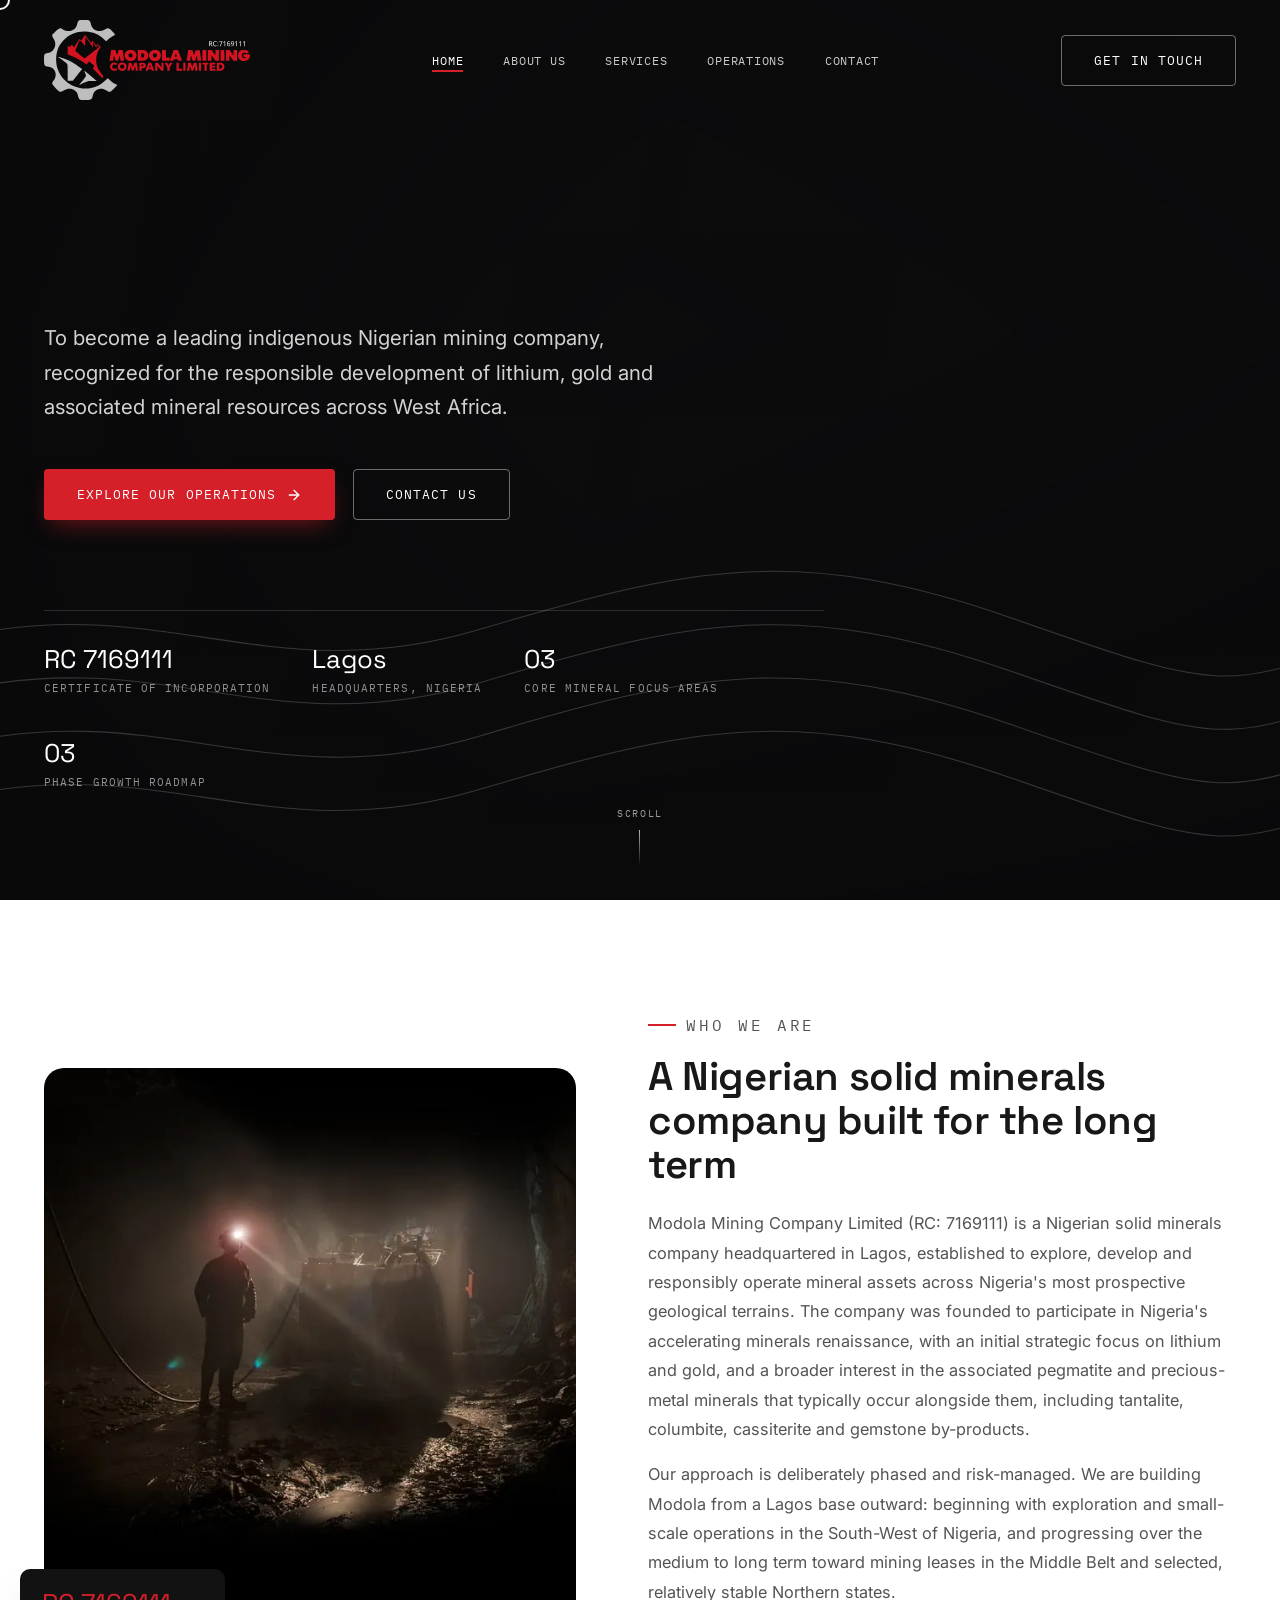
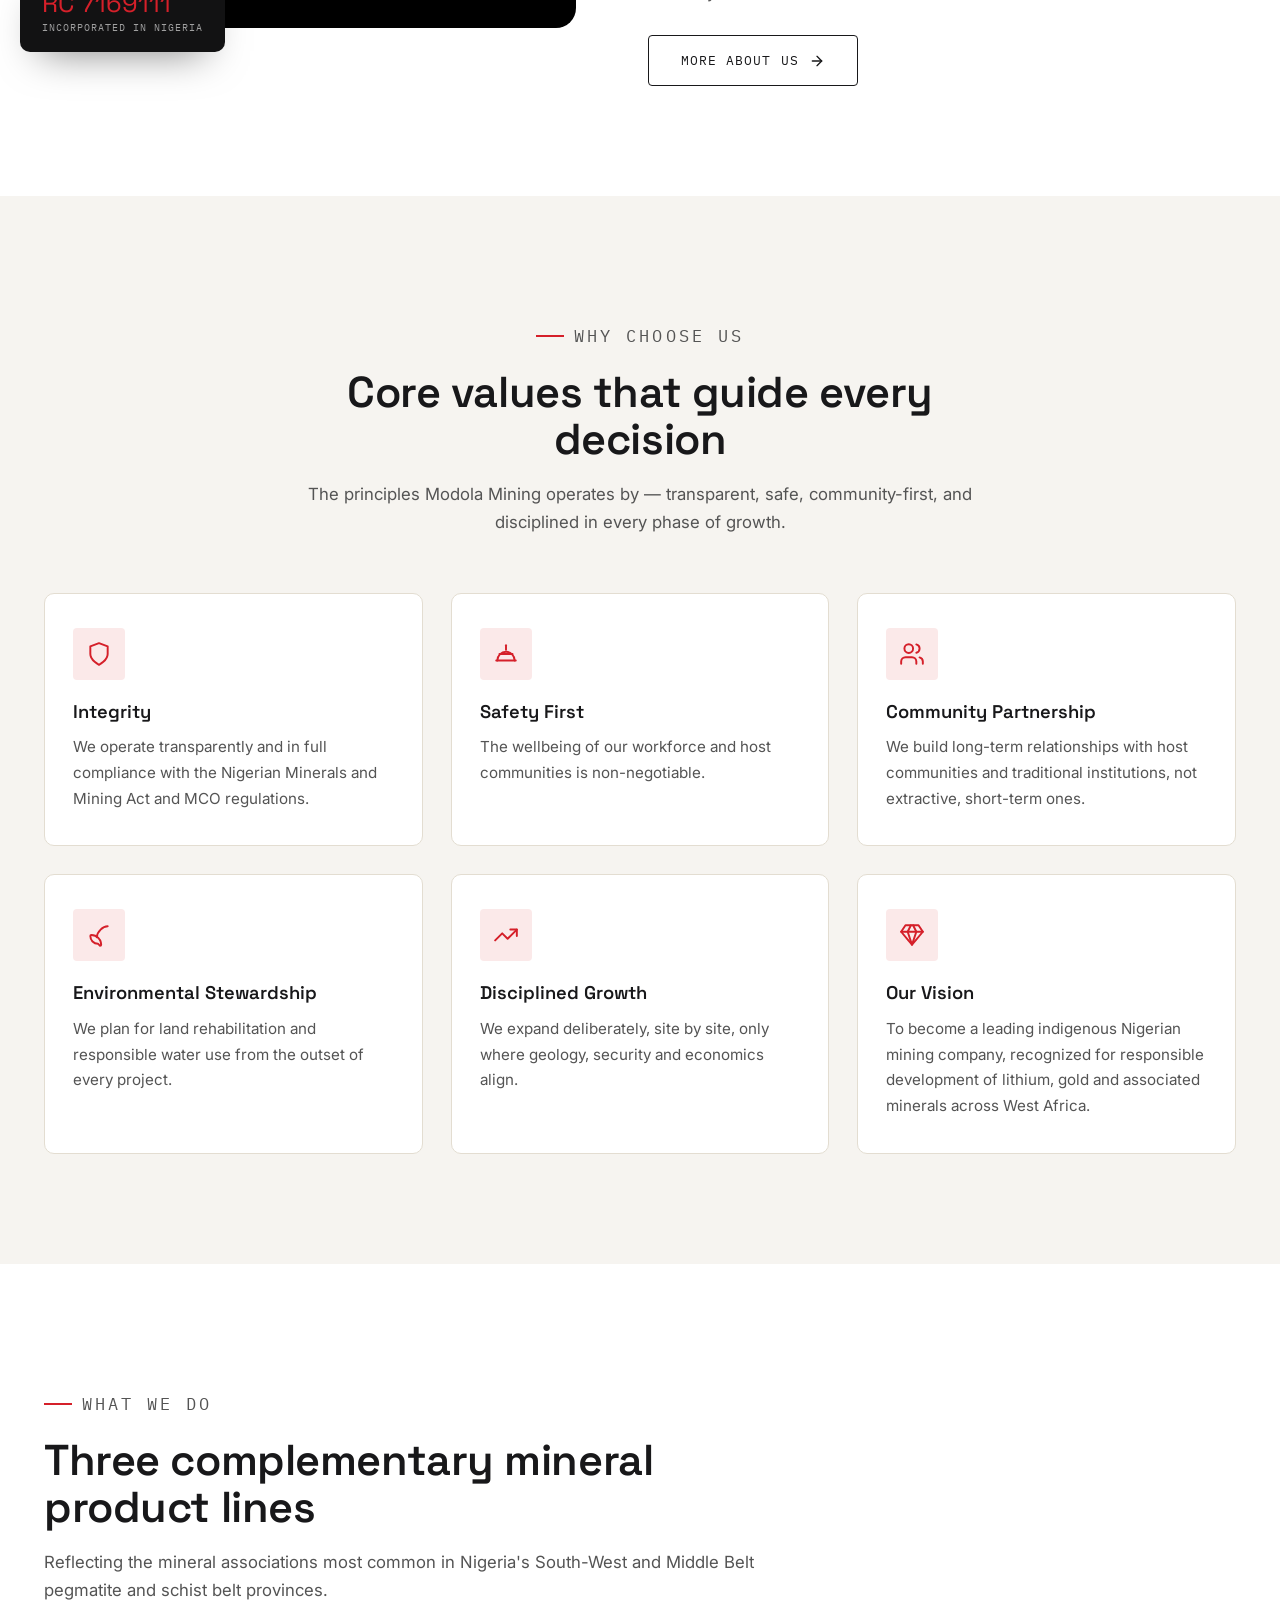
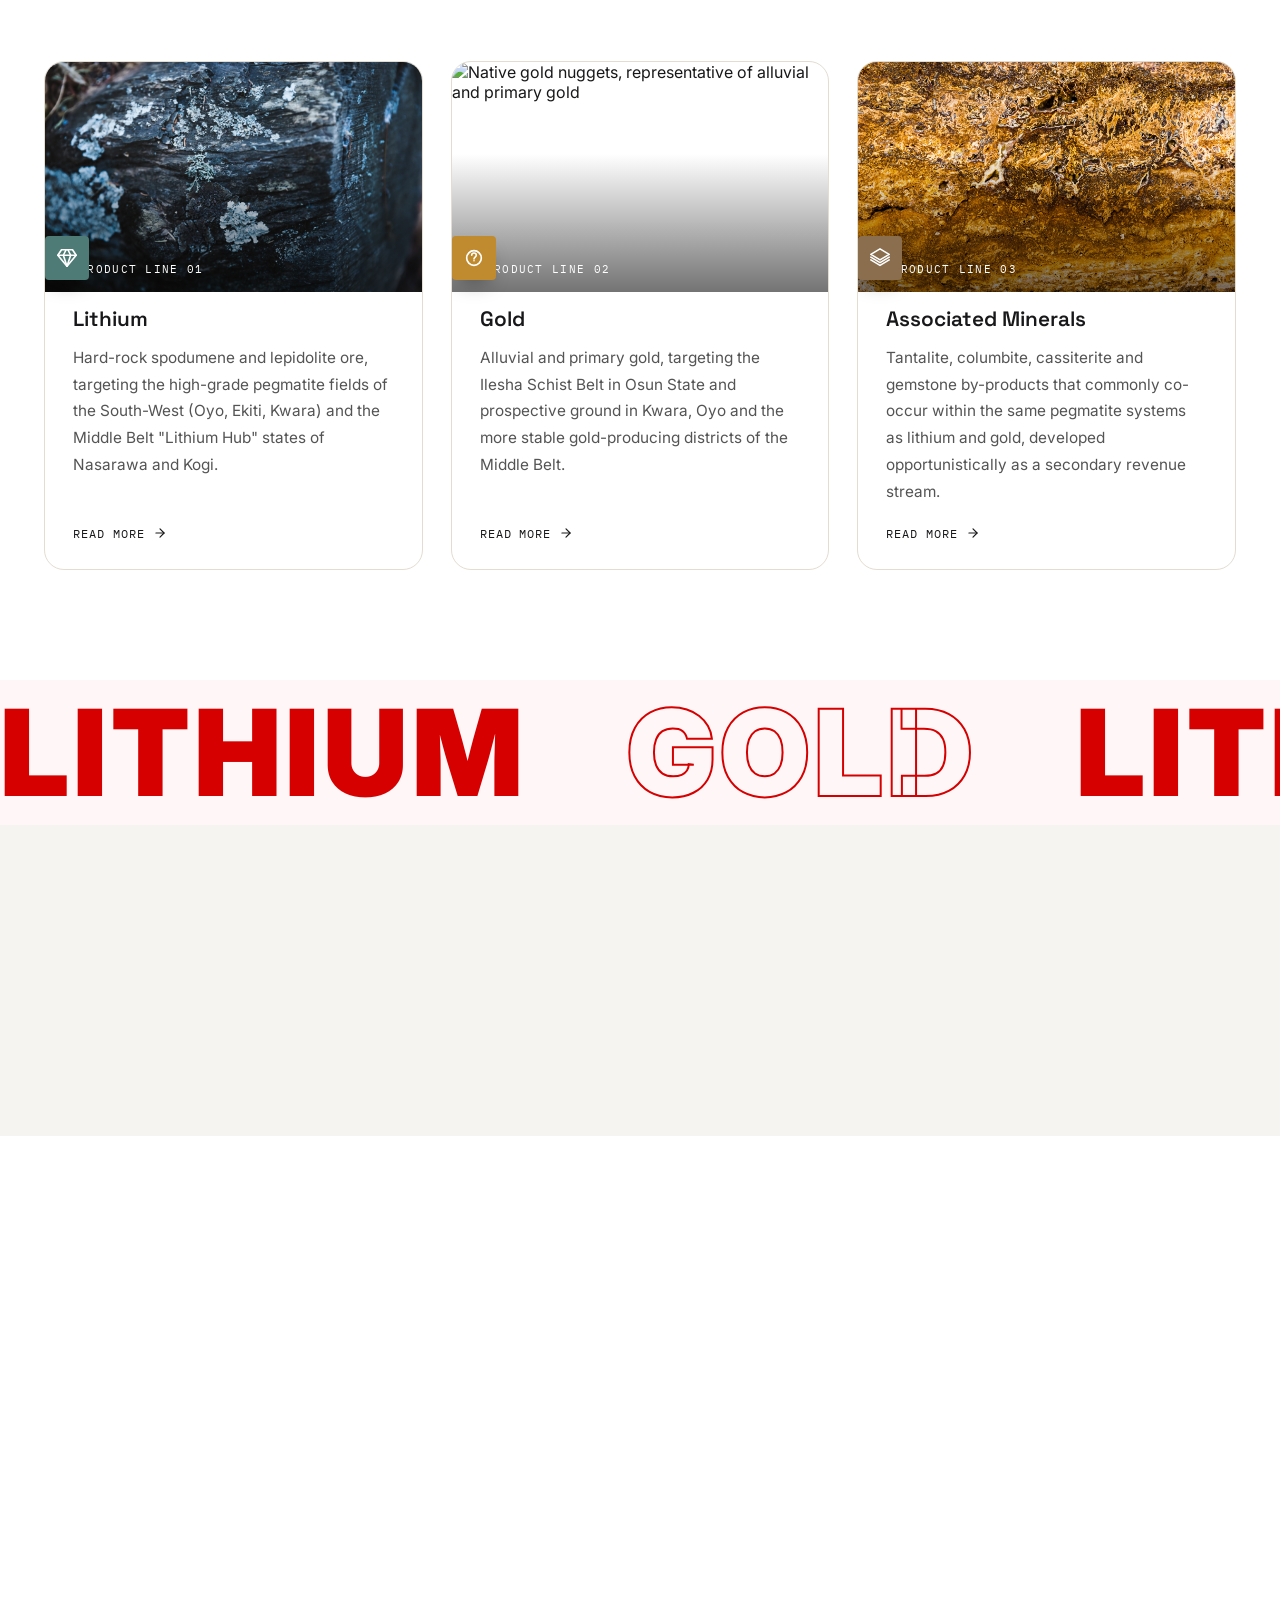
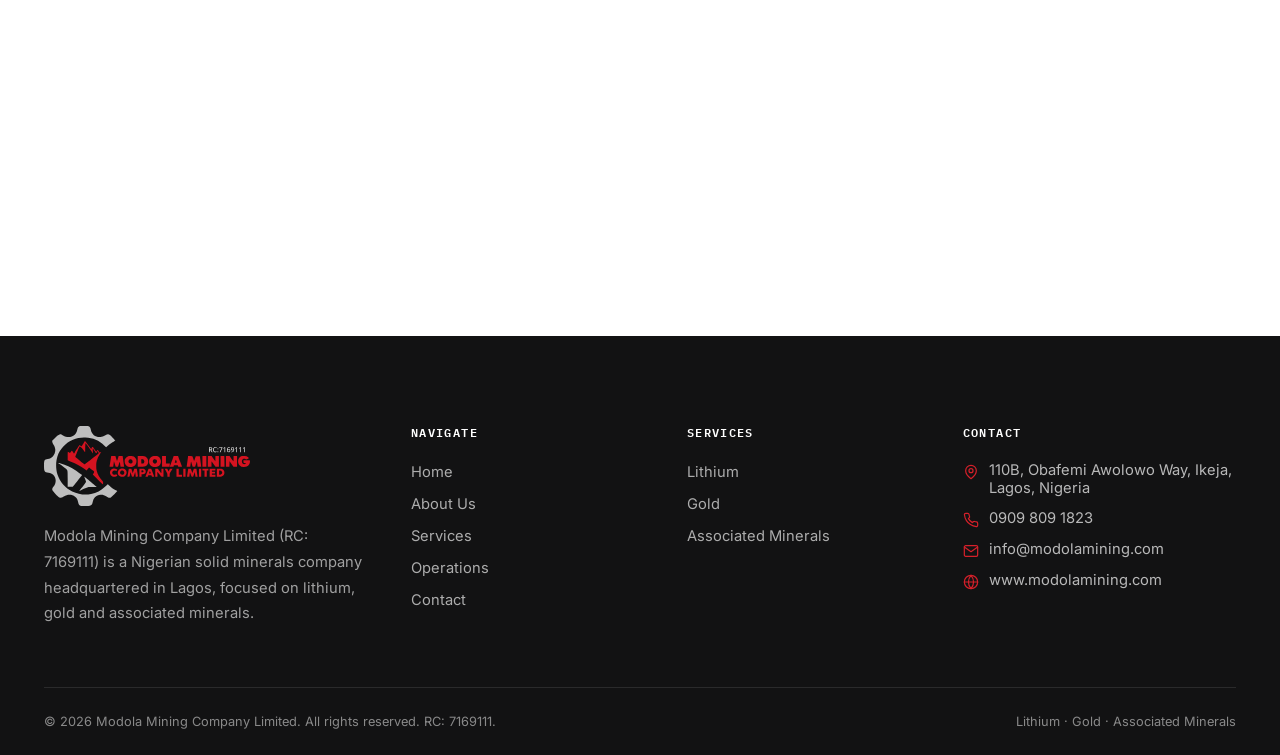
==== commit 7c4b0113: "favicon" ====
--- a/index.html
+++ b/index.html
@@ -13,7 +13,7 @@
 <meta name="twitter:card" content="summary_large_image">
 <meta name="twitter:title" content="Modola Mining Company Limited">
 <meta name="twitter:description" content="Lithium • Gold • Associated Minerals — Lagos, Nigeria">
-<link rel="icon" href="images/logo.png">
+<link rel="icon" href="images/favicon.png">
 <link rel="stylesheet" href="css/style.css">
 </head>
 <body>
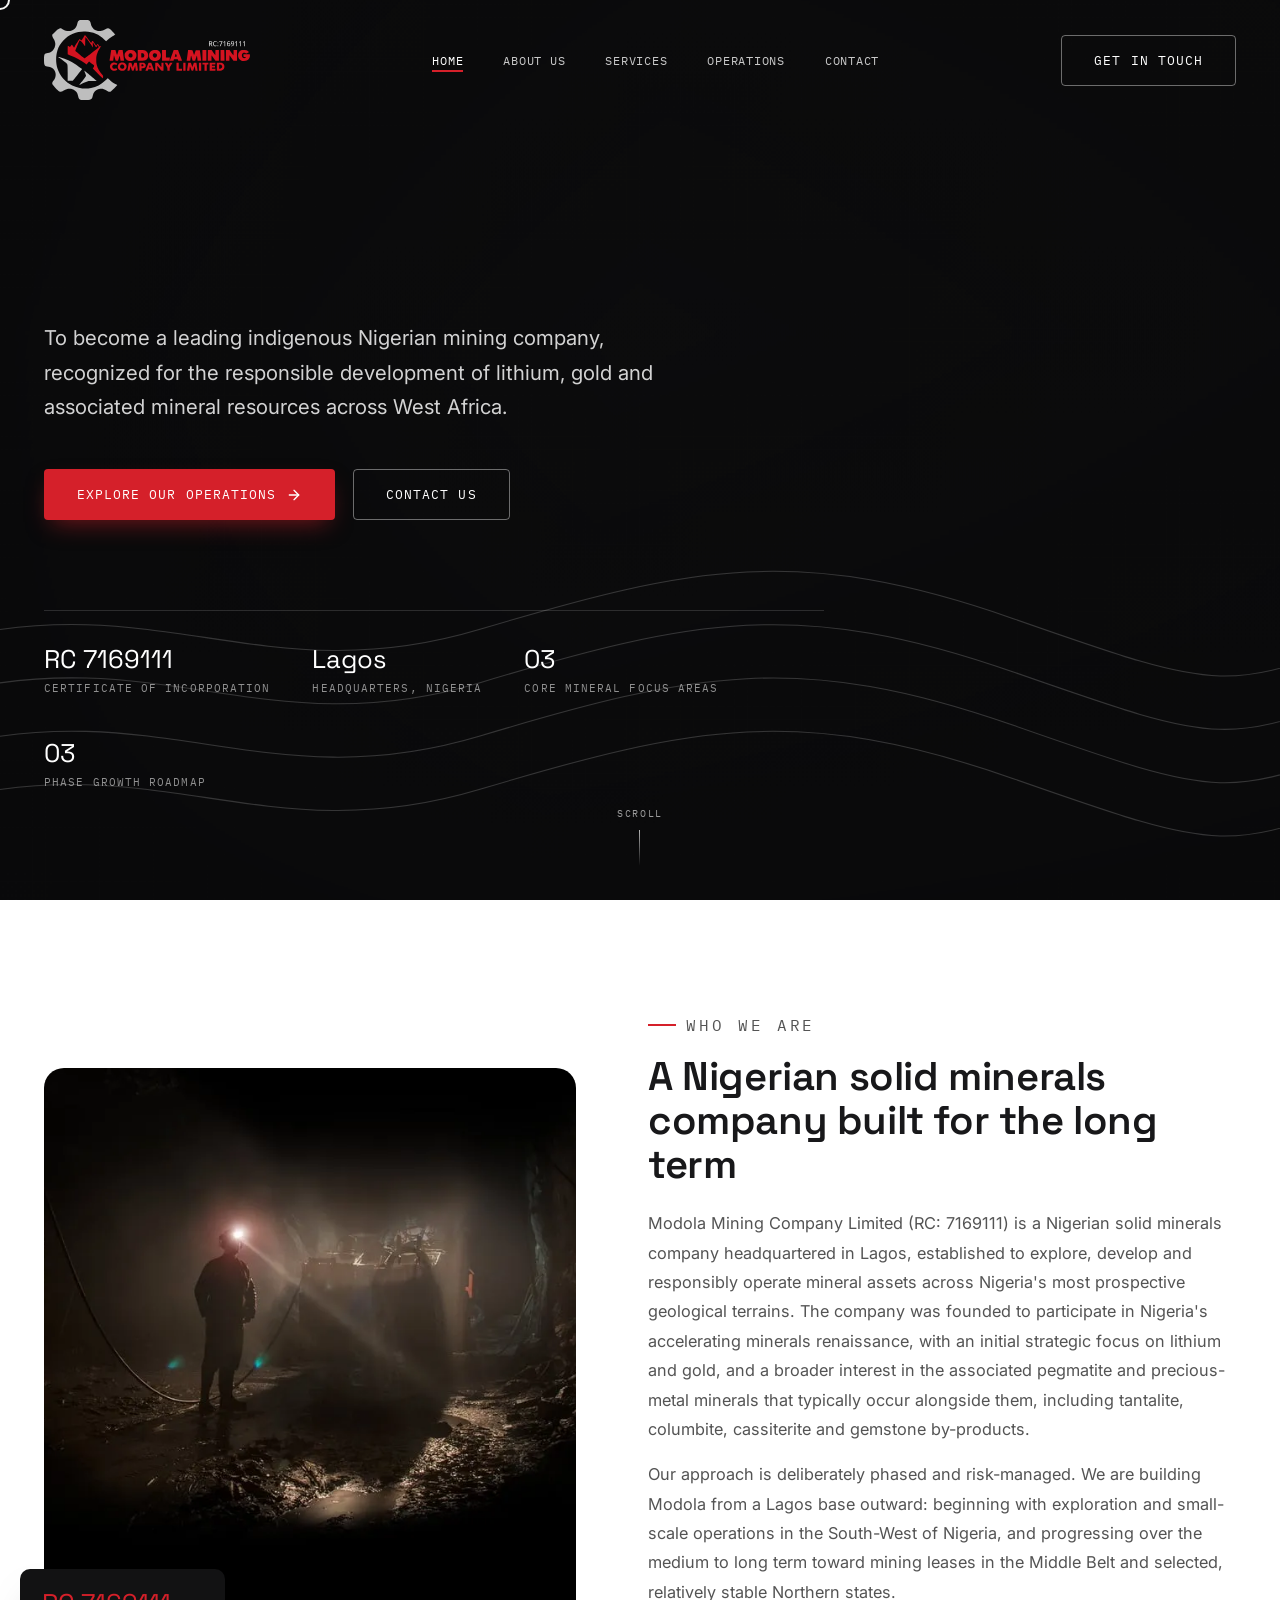
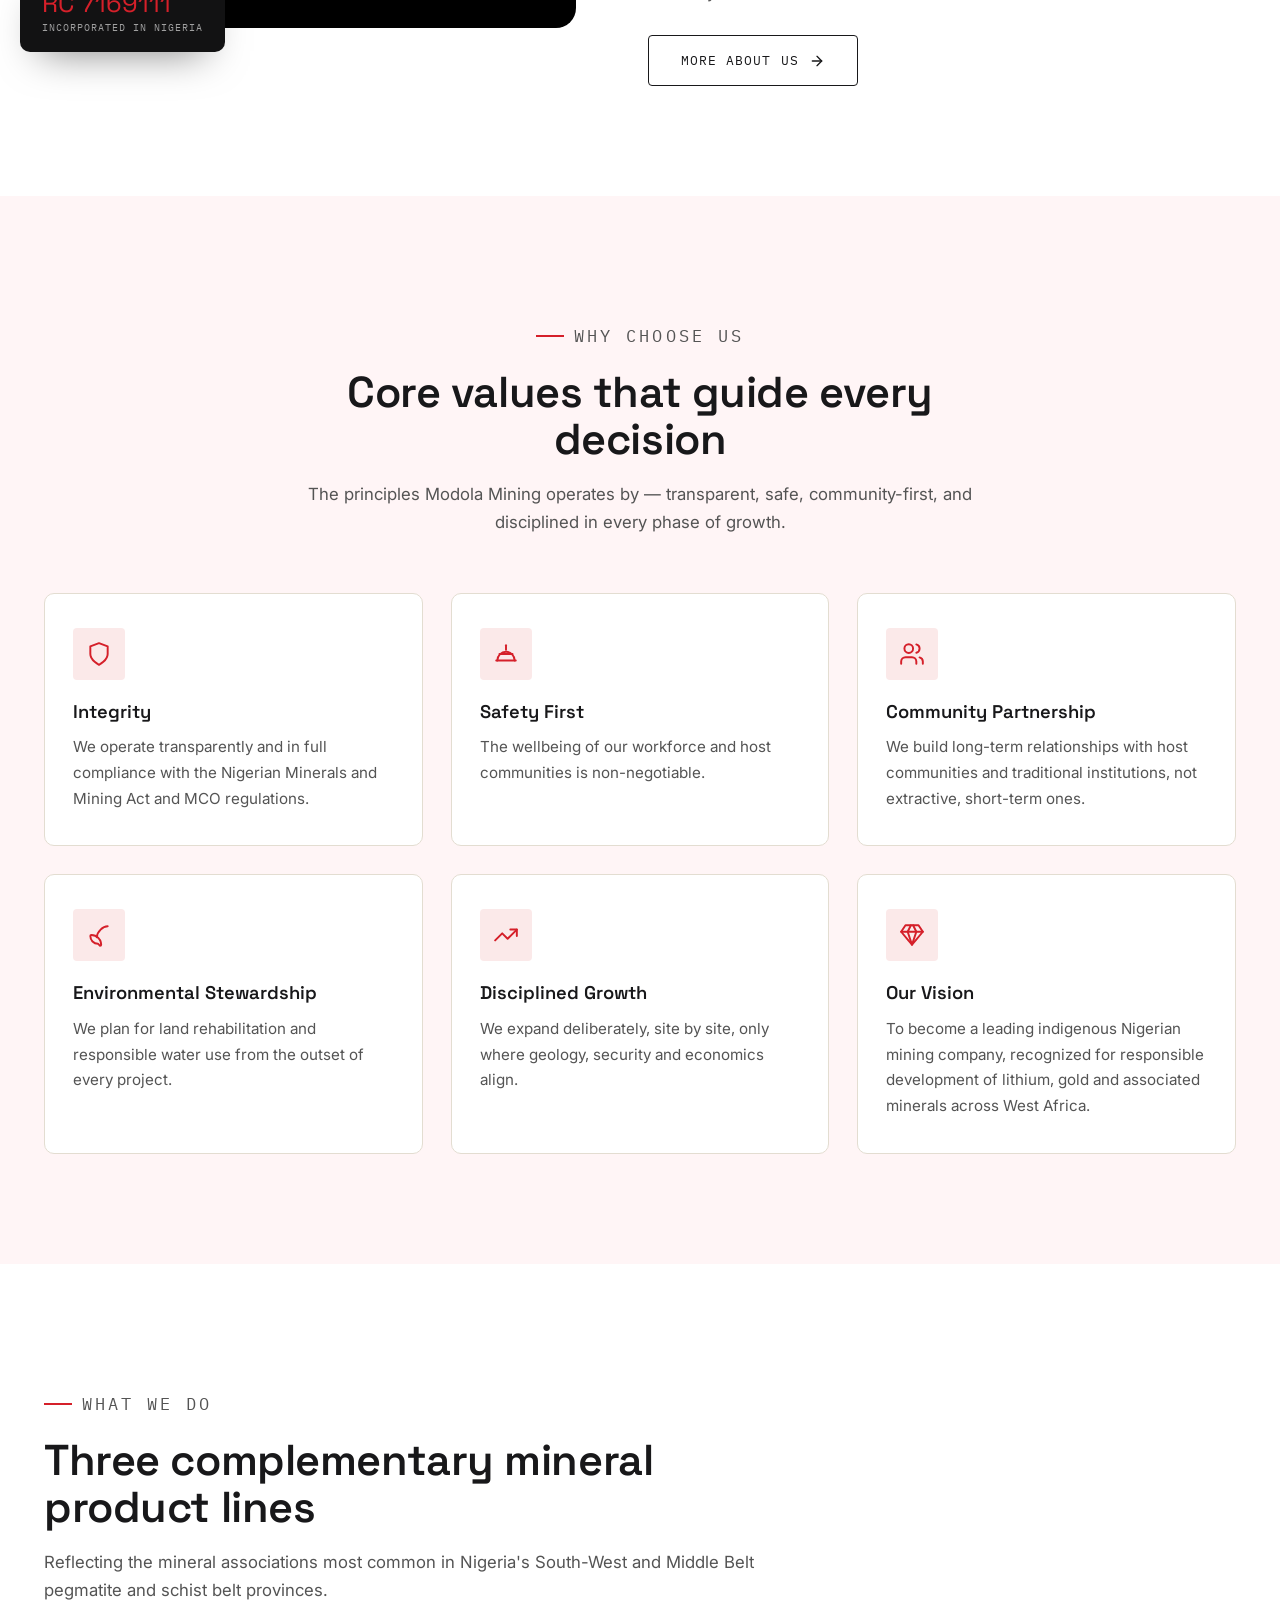
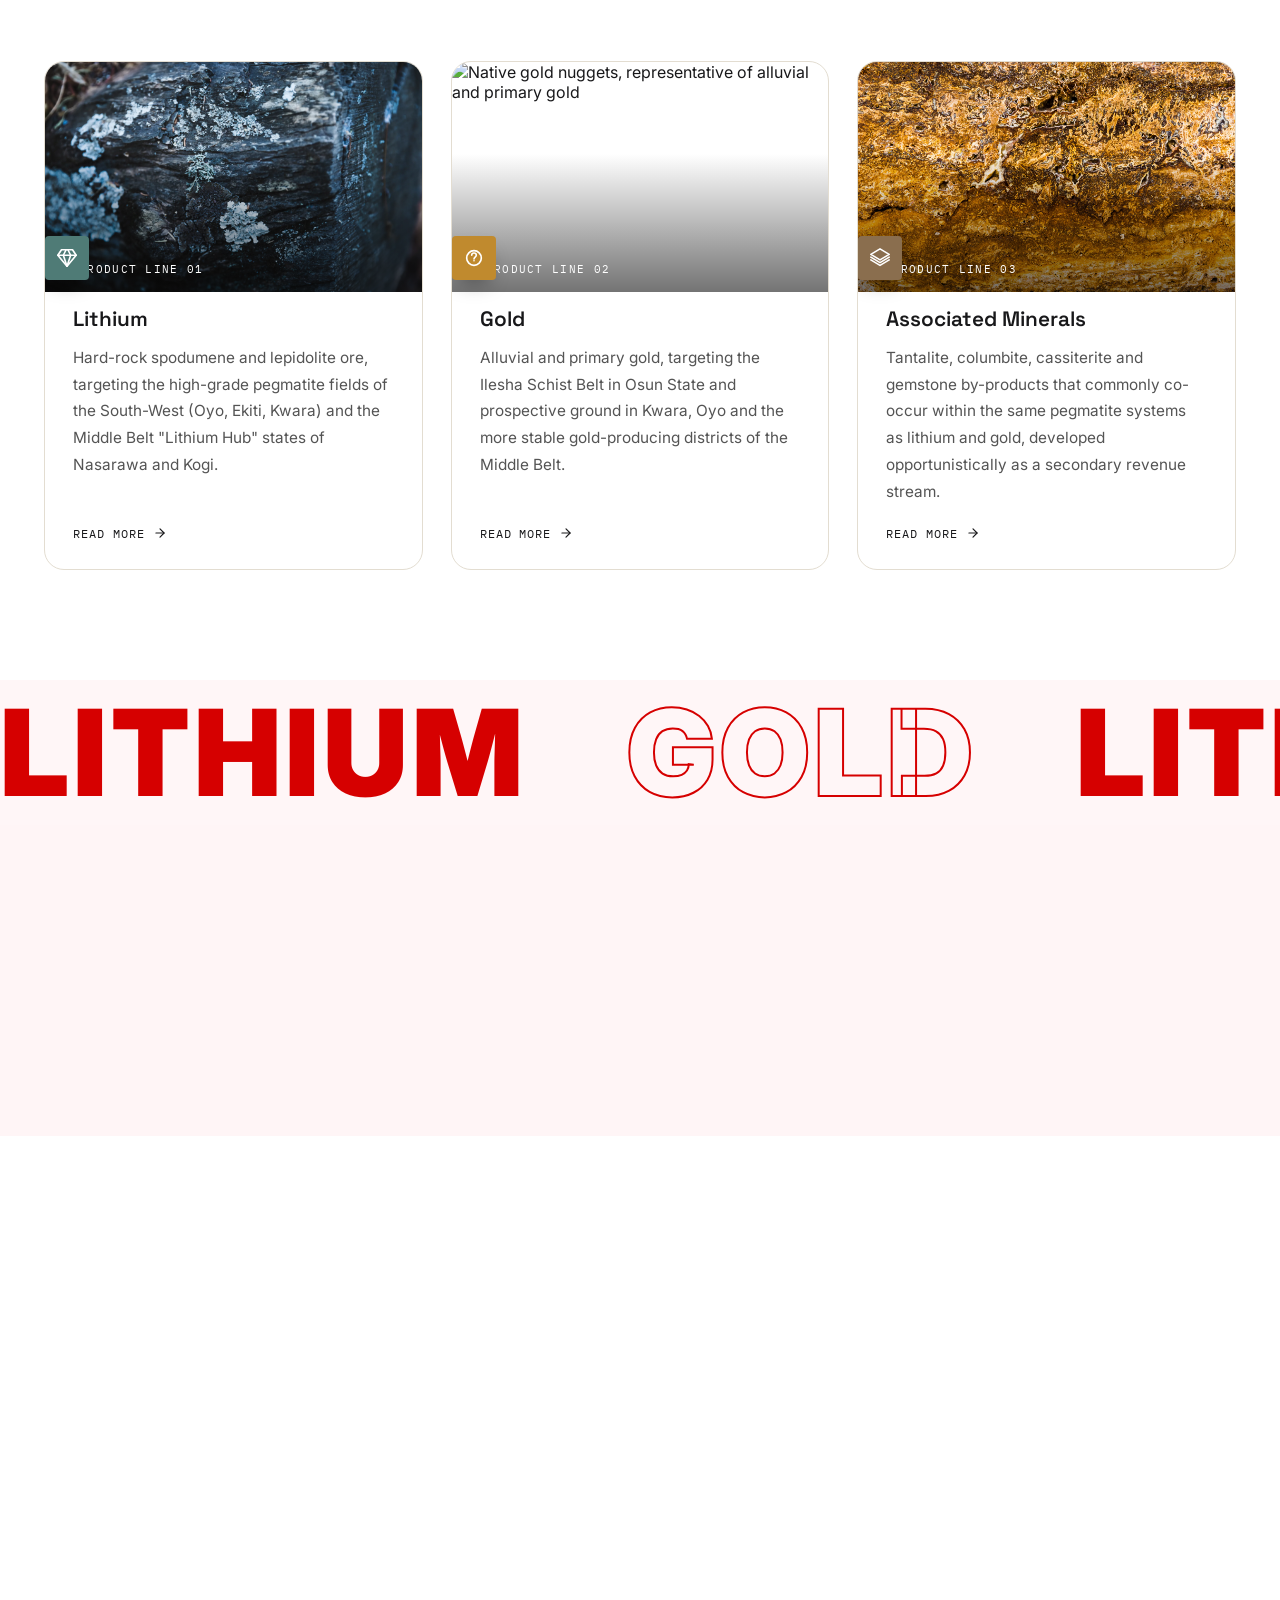
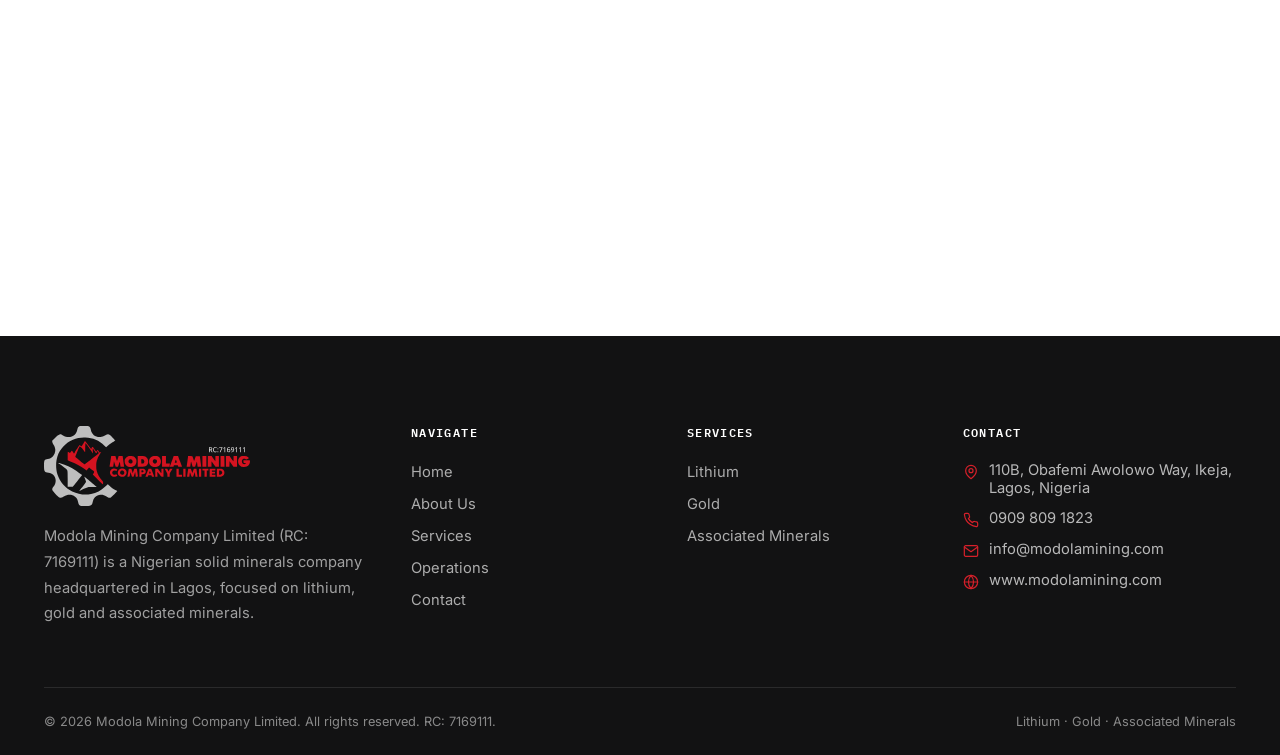
==== commit 4211d963: "Second commit" ====
--- a/index.html
+++ b/index.html
@@ -9,7 +9,7 @@
 <meta property="og:type" content="website">
 <meta property="og:title" content="Modola Mining Company Limited | Lithium, Gold & Associated Minerals">
 <meta property="og:description" content="A Nigerian solid minerals company headquartered in Lagos — exploring and responsibly developing lithium, gold and associated mineral assets.">
-<meta property="og:image" content="images/logo.png">
+<meta property="og:image" content="images/seo1.webp">
 <meta name="twitter:card" content="summary_large_image">
 <meta name="twitter:title" content="Modola Mining Company Limited">
 <meta name="twitter:description" content="Lithium • Gold • Associated Minerals — Lagos, Nigeria">
--- a/css/style.css
+++ b/css/style.css
@@ -15,7 +15,7 @@
   --charcoal-700: #3A3A3D;
   --slate-600:    #545454; /* brand gray, from logo */
   --slate-400:    #8A8A8A;
-  --stone-50:     #F6F4F0;
+  --stone-50:     #fff5f6;
   --stone-100:    #EFEBE3;
   --stone-200:    #E3DDD1;
   --white:        #FFFFFF;
@@ -638,15 +638,15 @@
 
  /* ===== Organogram widget (scoped, does not affect the rest of the site) ===== */
   .og-chart-widget{
-    --og-paper: #EFE9DB;
+    --og-paper: #fff6f6;
     --og-ink: #2A2420;
     --og-ink-soft: #5B5147;
-    --og-rust: #B0502B;
-    --og-rust-deep: #8A3B1F;
-    --og-amber: #C98A34;
+    --og-rust: #d60000;
+    --og-rust-deep: #770007;
+    --og-amber: #ff3742;
     --og-slate: #3D444E;
     --og-slate-deep: #2C3138;
-    --og-stone: #DCD4BF;
+    --og-stone: #fff;
     --og-line: #A6957A;
     --og-shadow: 0 6px 16px rgba(42,36,32,0.14);
     background: var(--og-paper);
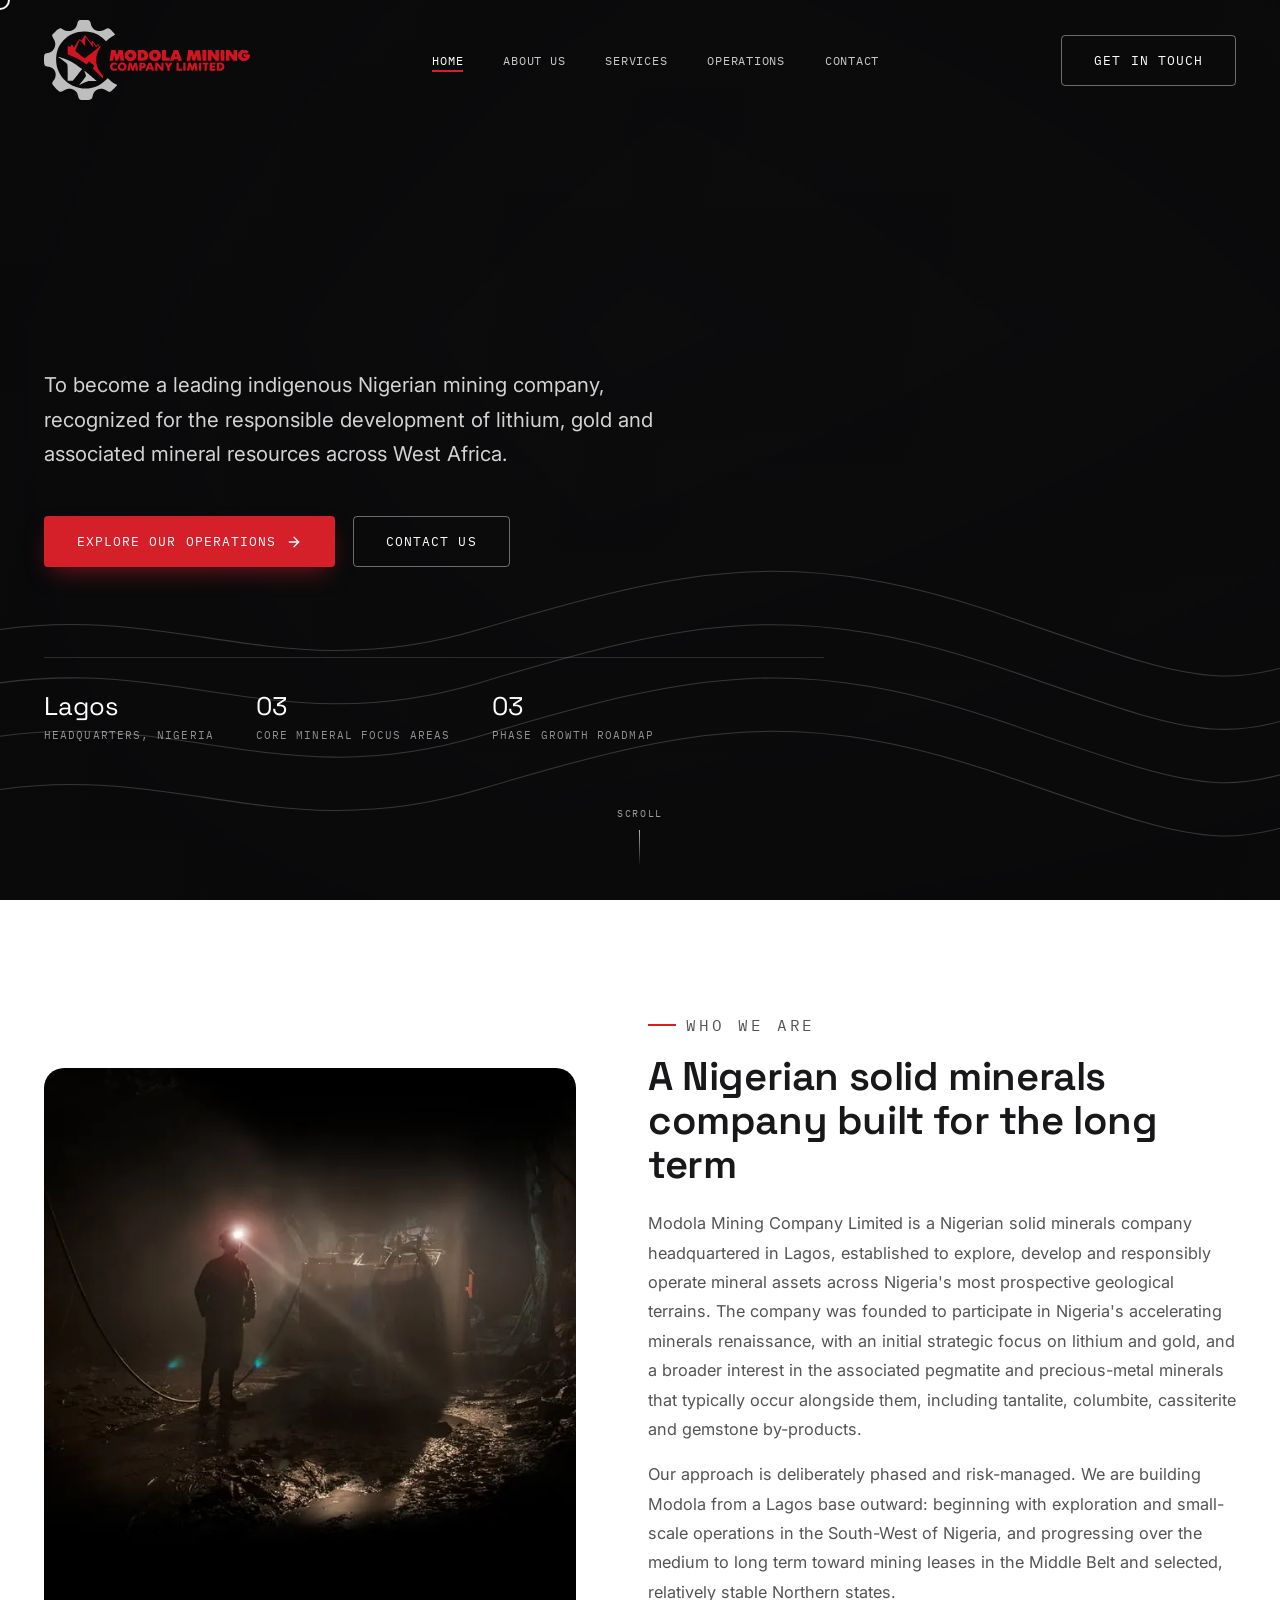
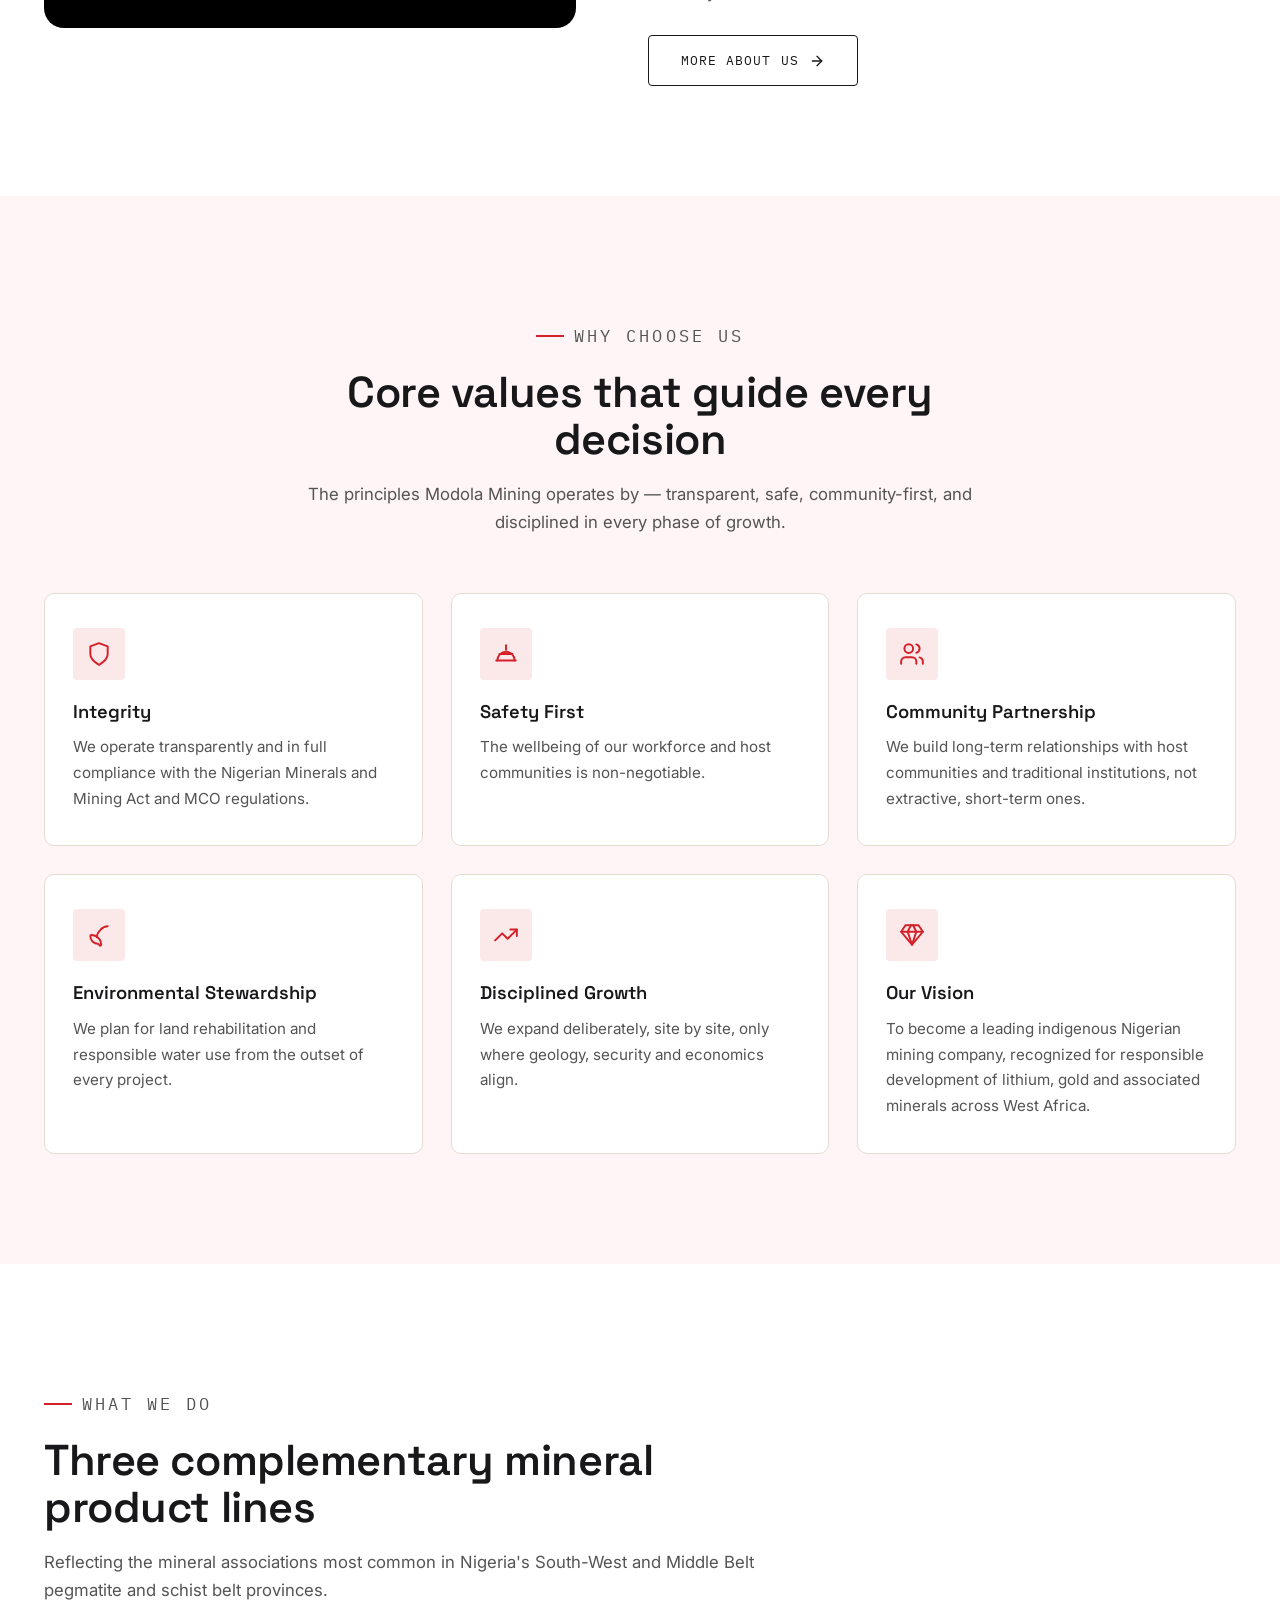
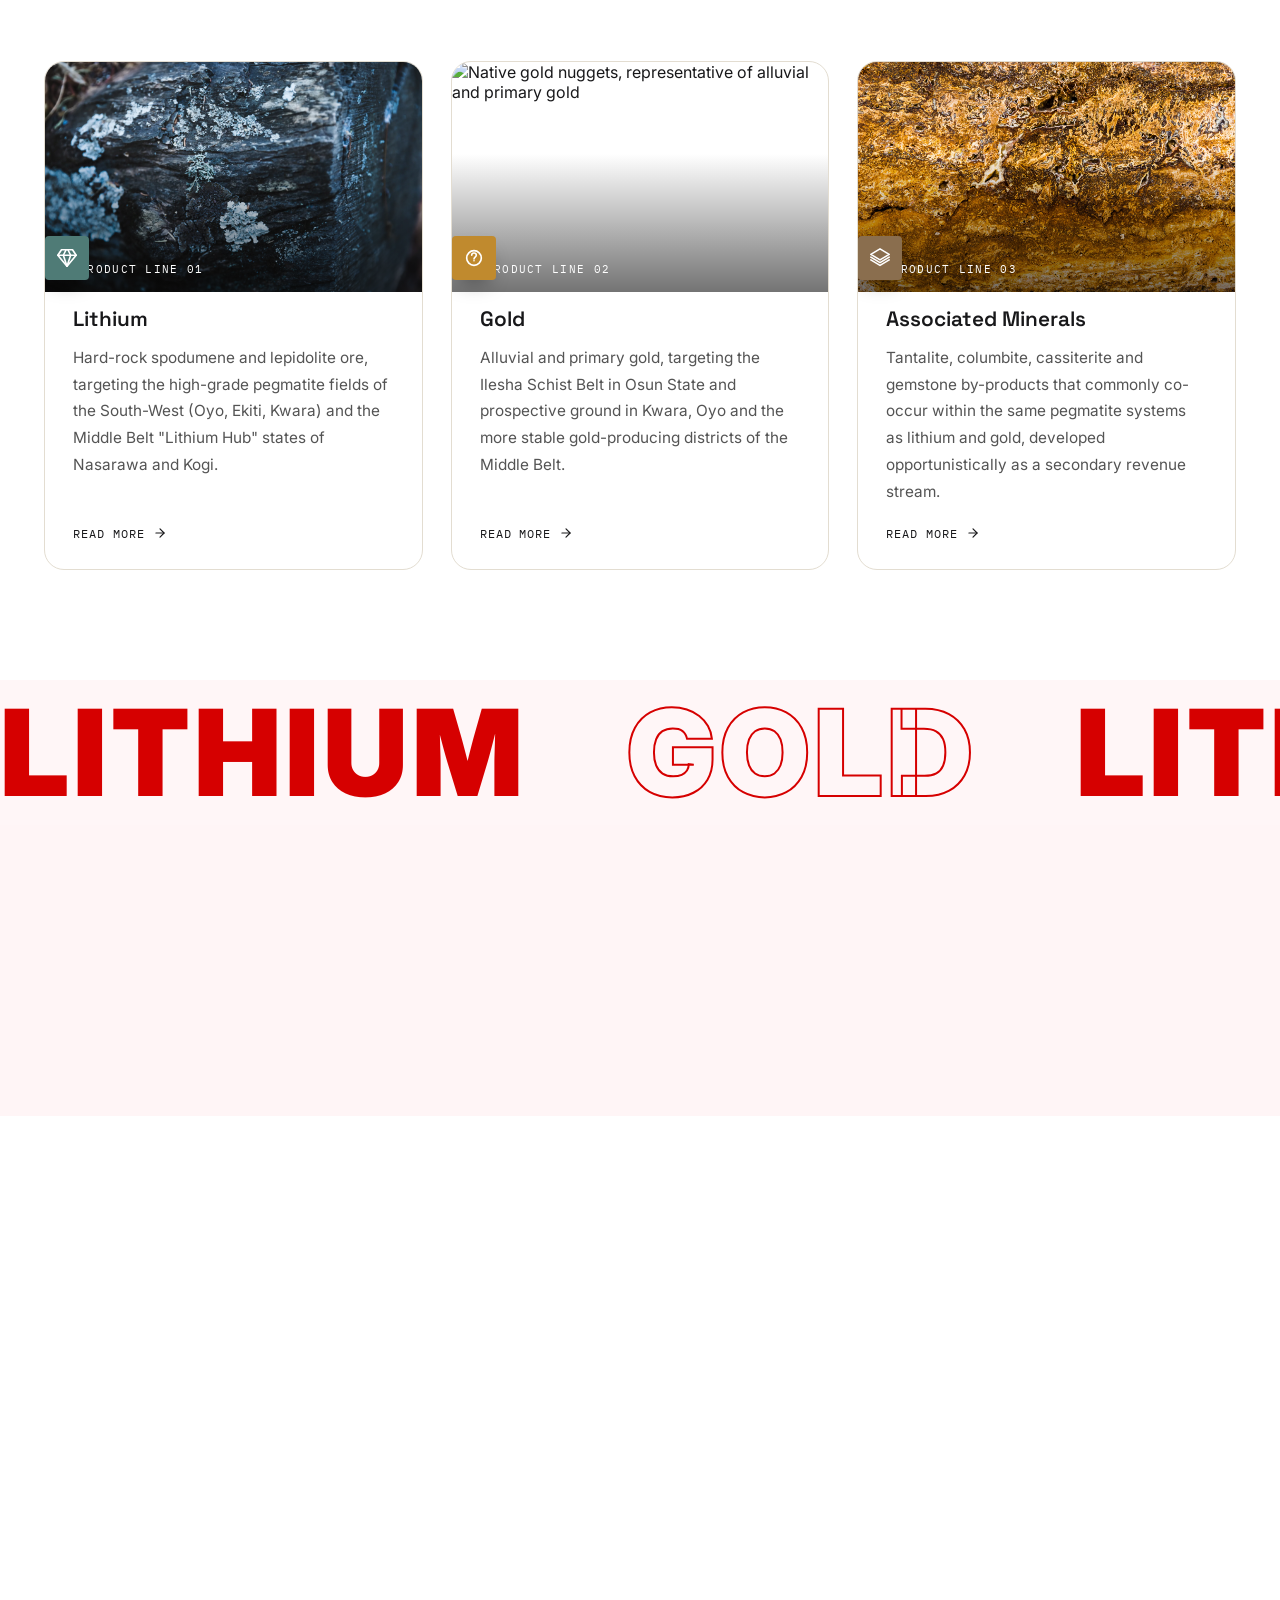
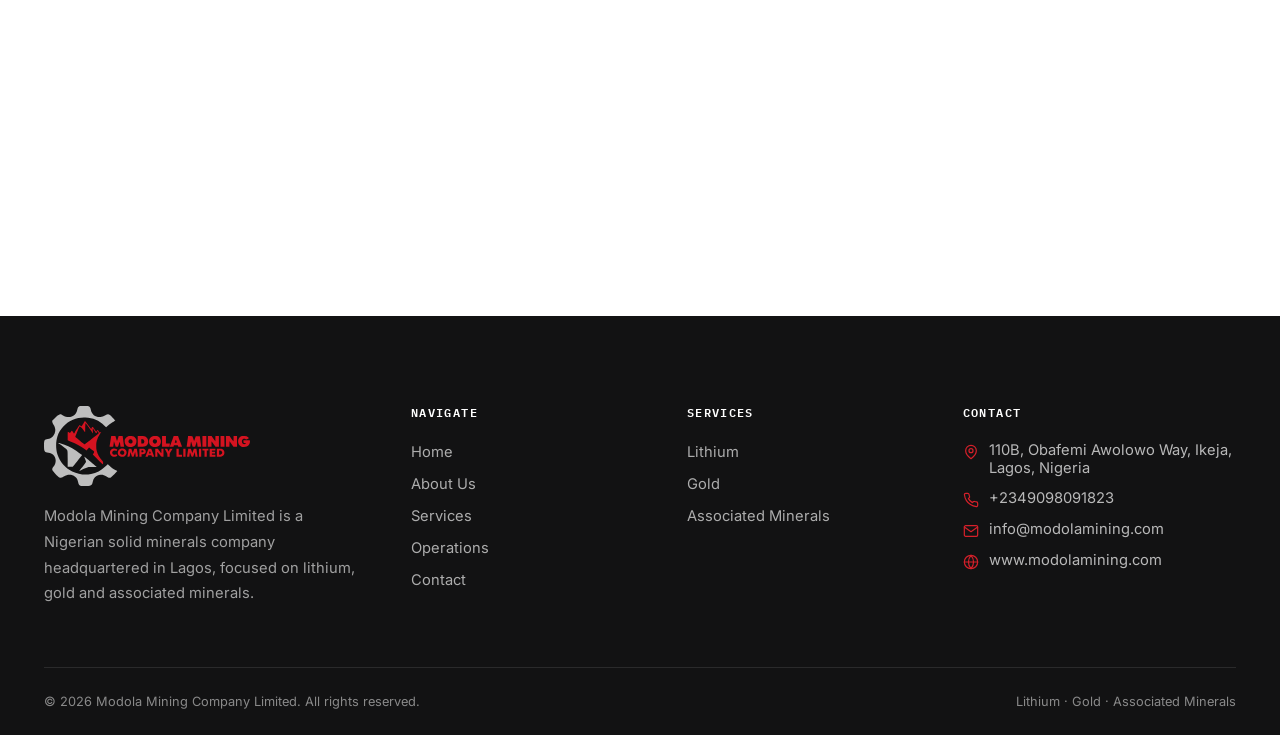
==== commit 2c0d1393: "latest update" ====
--- a/index.html
+++ b/index.html
@@ -4,7 +4,7 @@
 <meta charset="UTF-8">
 <meta name="viewport" content="width=device-width, initial-scale=1.0">
 <title>Modola Mining Company Limited | Lithium, Gold &amp; Associated Minerals — Nigeria</title>
-<meta name="description" content="Modola Mining Company Limited (RC: 7169111) is a Nigerian solid minerals company headquartered in Lagos, exploring and developing lithium, gold and associated mineral assets across Nigeria's most prospective geological terrains.">
+<meta name="description" content="Modola Mining Company Limited is a Nigerian solid minerals company headquartered in Lagos, exploring and developing lithium, gold and associated mineral assets across Nigeria's most prospective geological terrains.">
 <meta name="keywords" content="Modola Mining, Nigeria lithium mining, Nigeria gold mining, solid minerals Nigeria, Lagos mining company">
 <meta property="og:type" content="website">
 <meta property="og:title" content="Modola Mining Company Limited | Lithium, Gold & Associated Minerals">
@@ -64,7 +64,6 @@
       <a href="contact.html" class="btn btn--ghost">Contact Us</a>
     </div>
     <div class="hero-meta">
-      <div><span class="num">RC 7169111</span><span class="lbl">Certificate of Incorporation</span></div>
       <div><span class="num">Lagos</span><span class="lbl">Headquarters, Nigeria</span></div>
       <div><span class="num">03</span><span class="lbl">Core Mineral Focus Areas</span></div>
       <div><span class="num">03</span><span class="lbl">Phase Growth Roadmap</span></div>
@@ -80,12 +79,12 @@
       <div class="split-media" data-reveal="left">
         <img src="images/home.webp" alt="Open pit hard-rock mine, representative of lithium pegmatite mining operations" loading="lazy">
         <div class="frame" aria-hidden="true"></div>
-        <div class="badge"><span class="num">RC 7169111</span><span class="lbl">Incorporated in Nigeria</span></div>
+        <!-- <div class="badge"><span class="num">RC 7169111</span><span class="lbl">Incorporated in Nigeria</span></div> -->
       </div>
       <div class="split-body" data-reveal="right">
         <p class="eyebrow">Who We Are</p>
         <h2>A Nigerian solid minerals company built for the long term</h2>
-        <p>Modola Mining Company Limited (RC: 7169111) is a Nigerian solid minerals company headquartered in Lagos, established to explore, develop and responsibly operate mineral assets across Nigeria's most prospective geological terrains. The company was founded to participate in Nigeria's accelerating minerals renaissance, with an initial strategic focus on lithium and gold, and a broader interest in the associated pegmatite and precious-metal minerals that typically occur alongside them, including tantalite, columbite, cassiterite and gemstone by-products.</p>
+        <p>Modola Mining Company Limited is a Nigerian solid minerals company headquartered in Lagos, established to explore, develop and responsibly operate mineral assets across Nigeria's most prospective geological terrains. The company was founded to participate in Nigeria's accelerating minerals renaissance, with an initial strategic focus on lithium and gold, and a broader interest in the associated pegmatite and precious-metal minerals that typically occur alongside them, including tantalite, columbite, cassiterite and gemstone by-products.</p>
         <p>Our approach is deliberately phased and risk-managed. We are building Modola from a Lagos base outward: beginning with exploration and small-scale operations in the South-West of Nigeria, and progressing over the medium to long term toward mining leases in the Middle Belt and selected, relatively stable Northern states.</p>
         <a href="about.html" class="btn btn--outline">More About Us
           <svg viewBox="0 0 24 24" fill="none" stroke="currentColor" stroke-width="2" stroke-linecap="round" stroke-linejoin="round"><path d="M5 12h14"/><path d="m12 5 7 7-7 7"/></svg>
@@ -224,7 +223,6 @@
 <section class="section--tight section--stone">
   <div class="container" data-reveal="zoom">
     <div class="glance">
-      <div class="glance-item"><span class="num">7169111</span><span class="lbl">RC — Certificate of Incorporation</span></div>
       <div class="glance-item"><span class="num" data-count="3">0</span><span class="lbl">Core Mineral Focus Areas</span></div>
       <div class="glance-item"><span class="num" data-count="3">0</span><span class="lbl">Strategic Growth Phases</span></div>
       <div class="glance-item"><span class="num">Lagos</span><span class="lbl">Headquarters, Nigeria</span></div>
@@ -258,7 +256,7 @@
         <a href="index.html" class="brand">
           <img src="images/logo.svg" alt="Modola Mining Company Limited logo">
         </a>
-        <p>Modola Mining Company Limited (RC: 7169111) is a Nigerian solid minerals company headquartered in Lagos, focused on lithium, gold and associated minerals.</p>
+        <p>Modola Mining Company Limited is a Nigerian solid minerals company headquartered in Lagos, focused on lithium, gold and associated minerals.</p>
       </div>
       <div class="footer-col">
         <h4>Navigate</h4>
@@ -282,14 +280,14 @@
         <h4>Contact</h4>
         <ul class="footer-contact">
           <li><svg viewBox="0 0 24 24" fill="none" stroke="currentColor" stroke-width="1.8" stroke-linecap="round" stroke-linejoin="round"><path d="M20 10c0 6-8 12-8 12s-8-6-8-12a8 8 0 0 1 16 0Z"/><circle cx="12" cy="10" r="3"/></svg><span>110B, Obafemi Awolowo Way, Ikeja, Lagos, Nigeria</span></li>
-          <li><svg viewBox="0 0 24 24" fill="none" stroke="currentColor" stroke-width="1.8" stroke-linecap="round" stroke-linejoin="round"><path d="M22 16.92v3a2 2 0 0 1-2.18 2 19.79 19.79 0 0 1-8.63-3.07 19.5 19.5 0 0 1-6-6 19.79 19.79 0 0 1-3.07-8.67A2 2 0 0 1 4.11 2h3a2 2 0 0 1 2 1.72c.127.96.361 1.903.7 2.81a2 2 0 0 1-.45 2.11L8.09 9.91a16 16 0 0 0 6 6l1.27-1.27a2 2 0 0 1 2.11-.45c.907.339 1.85.573 2.81.7A2 2 0 0 1 22 16.92Z"/></svg><span>0909 809 1823</span></li>
+          <li><svg viewBox="0 0 24 24" fill="none" stroke="currentColor" stroke-width="1.8" stroke-linecap="round" stroke-linejoin="round"><path d="M22 16.92v3a2 2 0 0 1-2.18 2 19.79 19.79 0 0 1-8.63-3.07 19.5 19.5 0 0 1-6-6 19.79 19.79 0 0 1-3.07-8.67A2 2 0 0 1 4.11 2h3a2 2 0 0 1 2 1.72c.127.96.361 1.903.7 2.81a2 2 0 0 1-.45 2.11L8.09 9.91a16 16 0 0 0 6 6l1.27-1.27a2 2 0 0 1 2.11-.45c.907.339 1.85.573 2.81.7A2 2 0 0 1 22 16.92Z"/></svg><span>+2349098091823</span></li>
           <li><svg viewBox="0 0 24 24" fill="none" stroke="currentColor" stroke-width="1.8" stroke-linecap="round" stroke-linejoin="round"><rect x="2" y="4" width="20" height="16" rx="2"/><path d="m22 6-10 7L2 6"/></svg><span>info@modolamining.com</span></li>
           <li><svg viewBox="0 0 24 24" fill="none" stroke="currentColor" stroke-width="1.8" stroke-linecap="round" stroke-linejoin="round"><circle cx="12" cy="12" r="10"/><path d="M2 12h20M12 2a15 15 0 0 1 0 20 15 15 0 0 1 0-20"/></svg><span>www.modolamining.com</span></li>
         </ul>
       </div>
     </div>
     <div class="footer-bottom">
-      <span>© 2026 Modola Mining Company Limited. All rights reserved. RC: 7169111.</span>
+      <span>© 2026 Modola Mining Company Limited. All rights reserved.</span>
       <span>Lithium · Gold · Associated Minerals</span>
     </div>
   </div>
--- a/css/style.css
+++ b/css/style.css
@@ -417,7 +417,7 @@
    AT A GLANCE (fact strip — real, sourced figures only)
    ========================================================================== */
 .glance{
-  display:grid; grid-template-columns: repeat(4, 1fr);
+  display:grid; grid-template-columns: repeat(3, 1fr);
   border: 1px solid var(--stone-200); border-radius: var(--radius-lg); overflow:hidden;
   background: var(--white);
 }
@@ -666,7 +666,7 @@
   .og-legend-item{
     display:flex; align-items:center; gap:8px;
     font-family:'JetBrains Mono', monospace;
-    font-size: 10.5px;
+    font-size: 14.5px;
     letter-spacing:0.05em;
     text-transform: uppercase;
     color: var(--og-ink-soft);
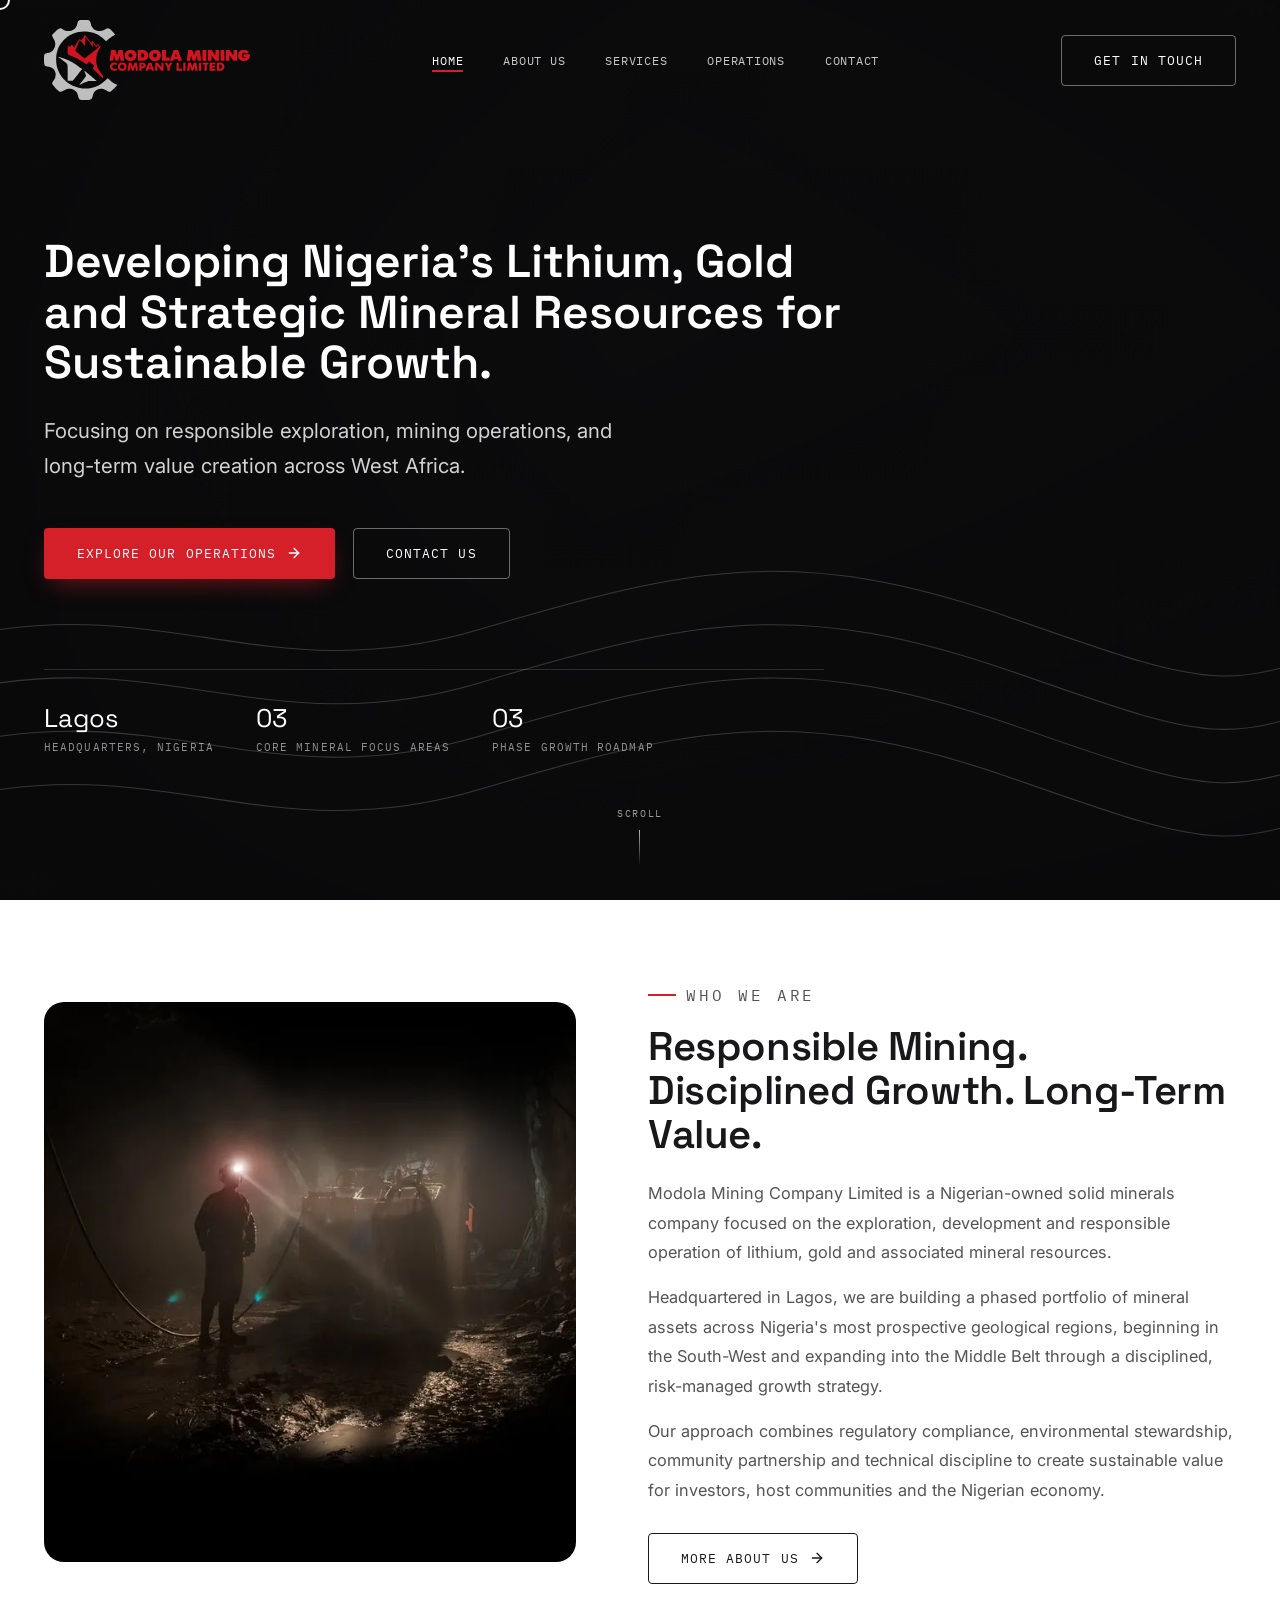
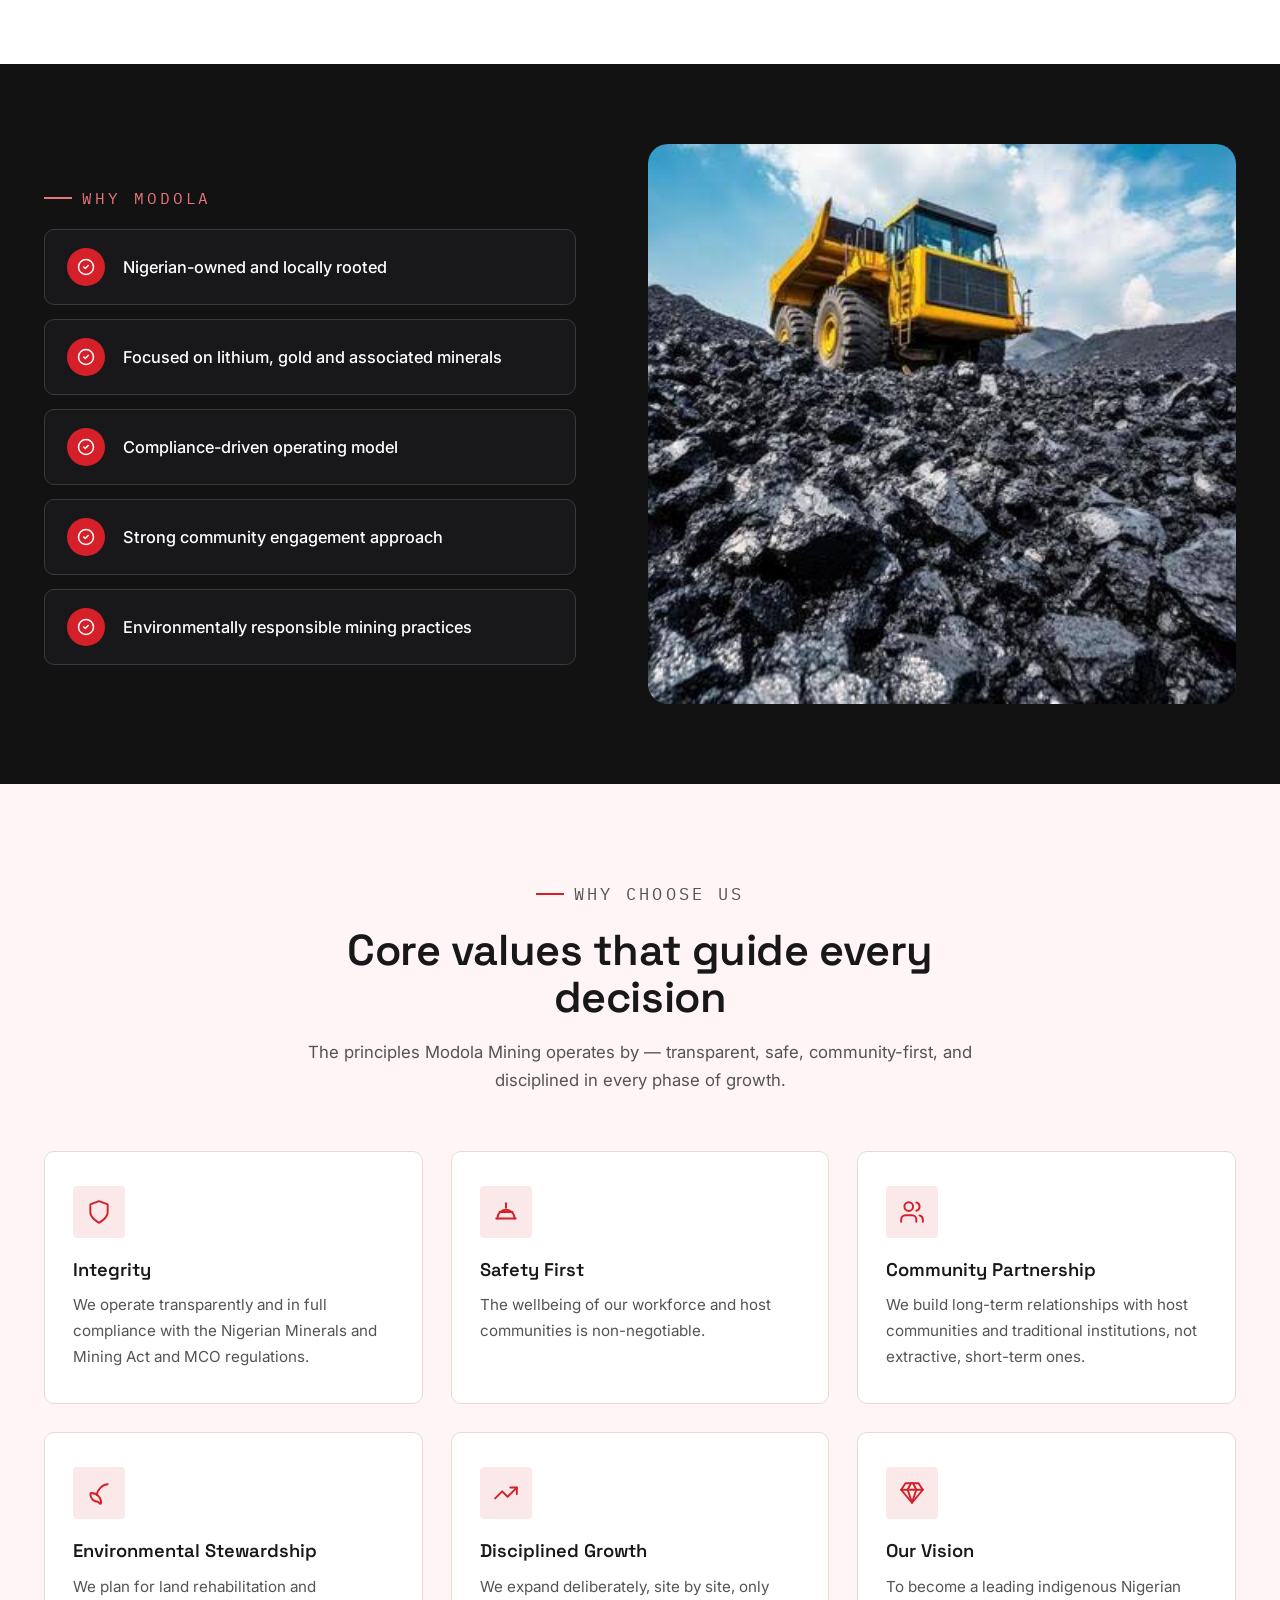
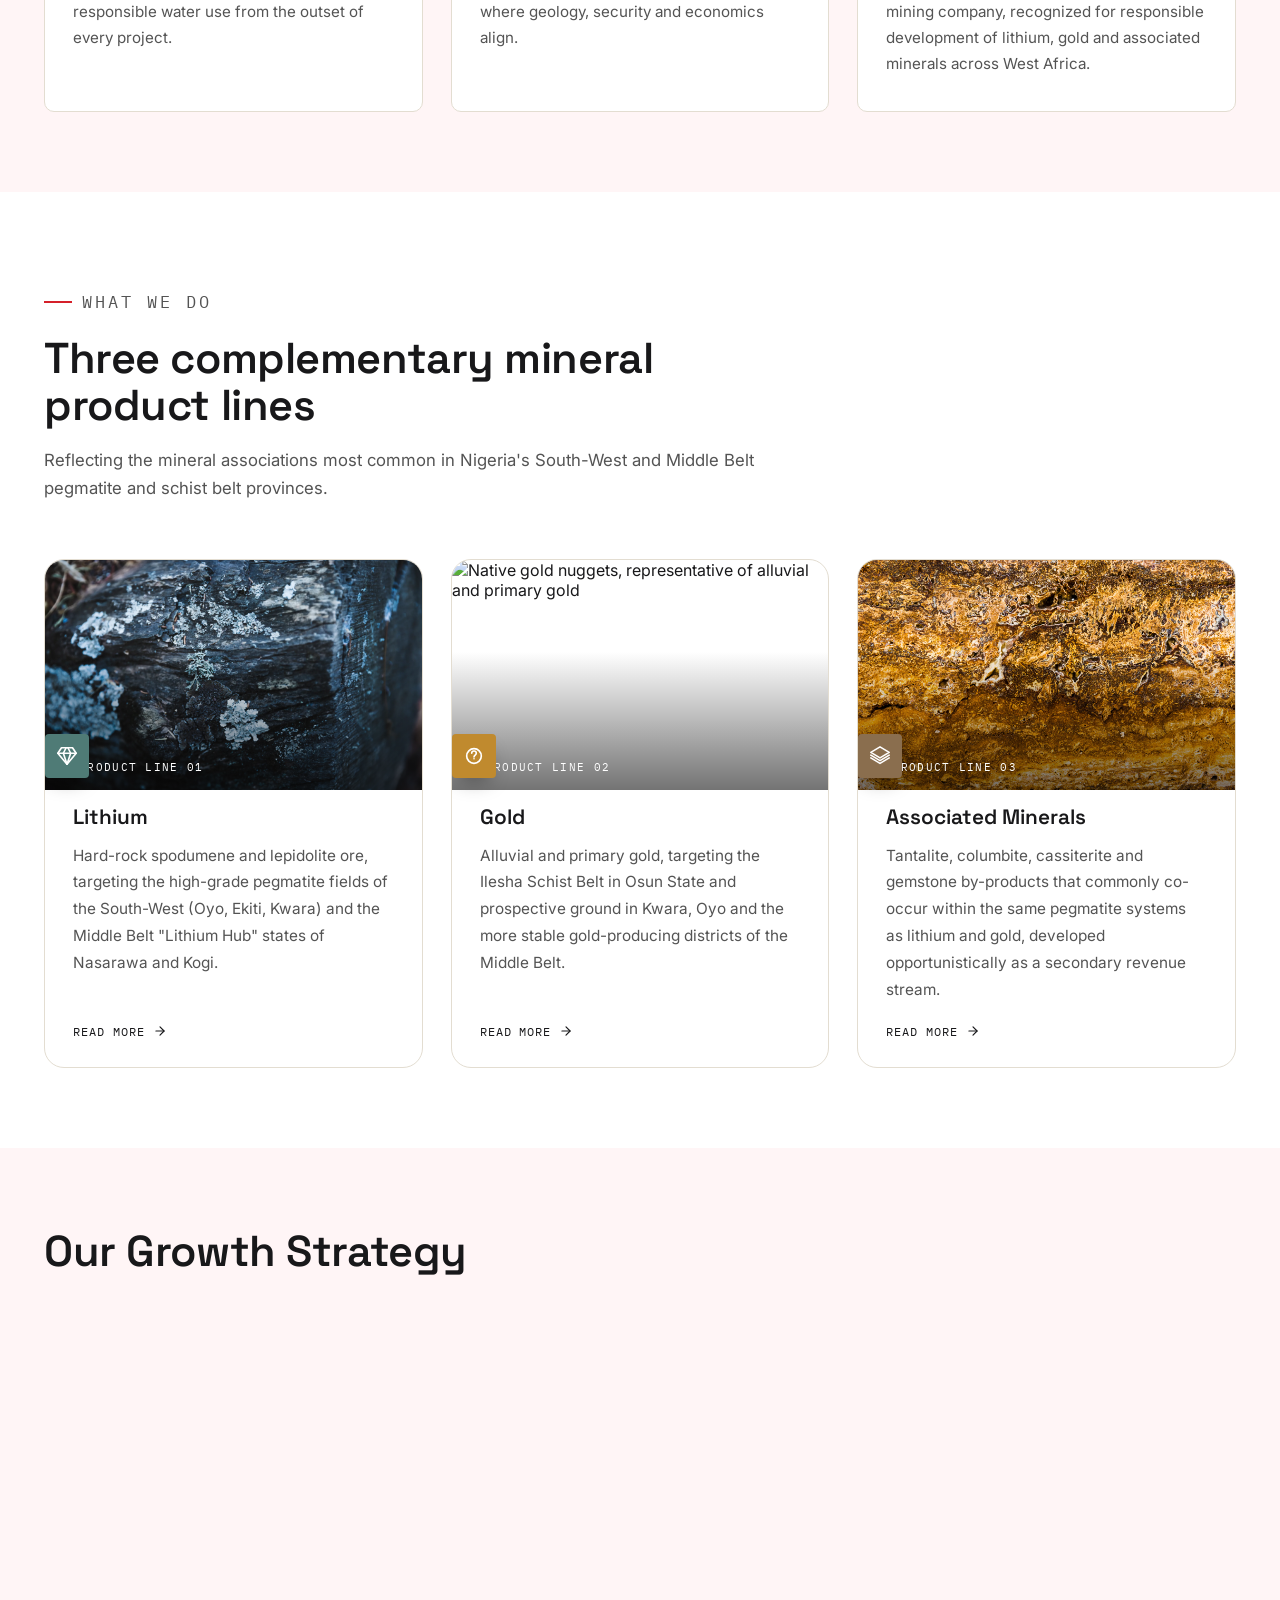
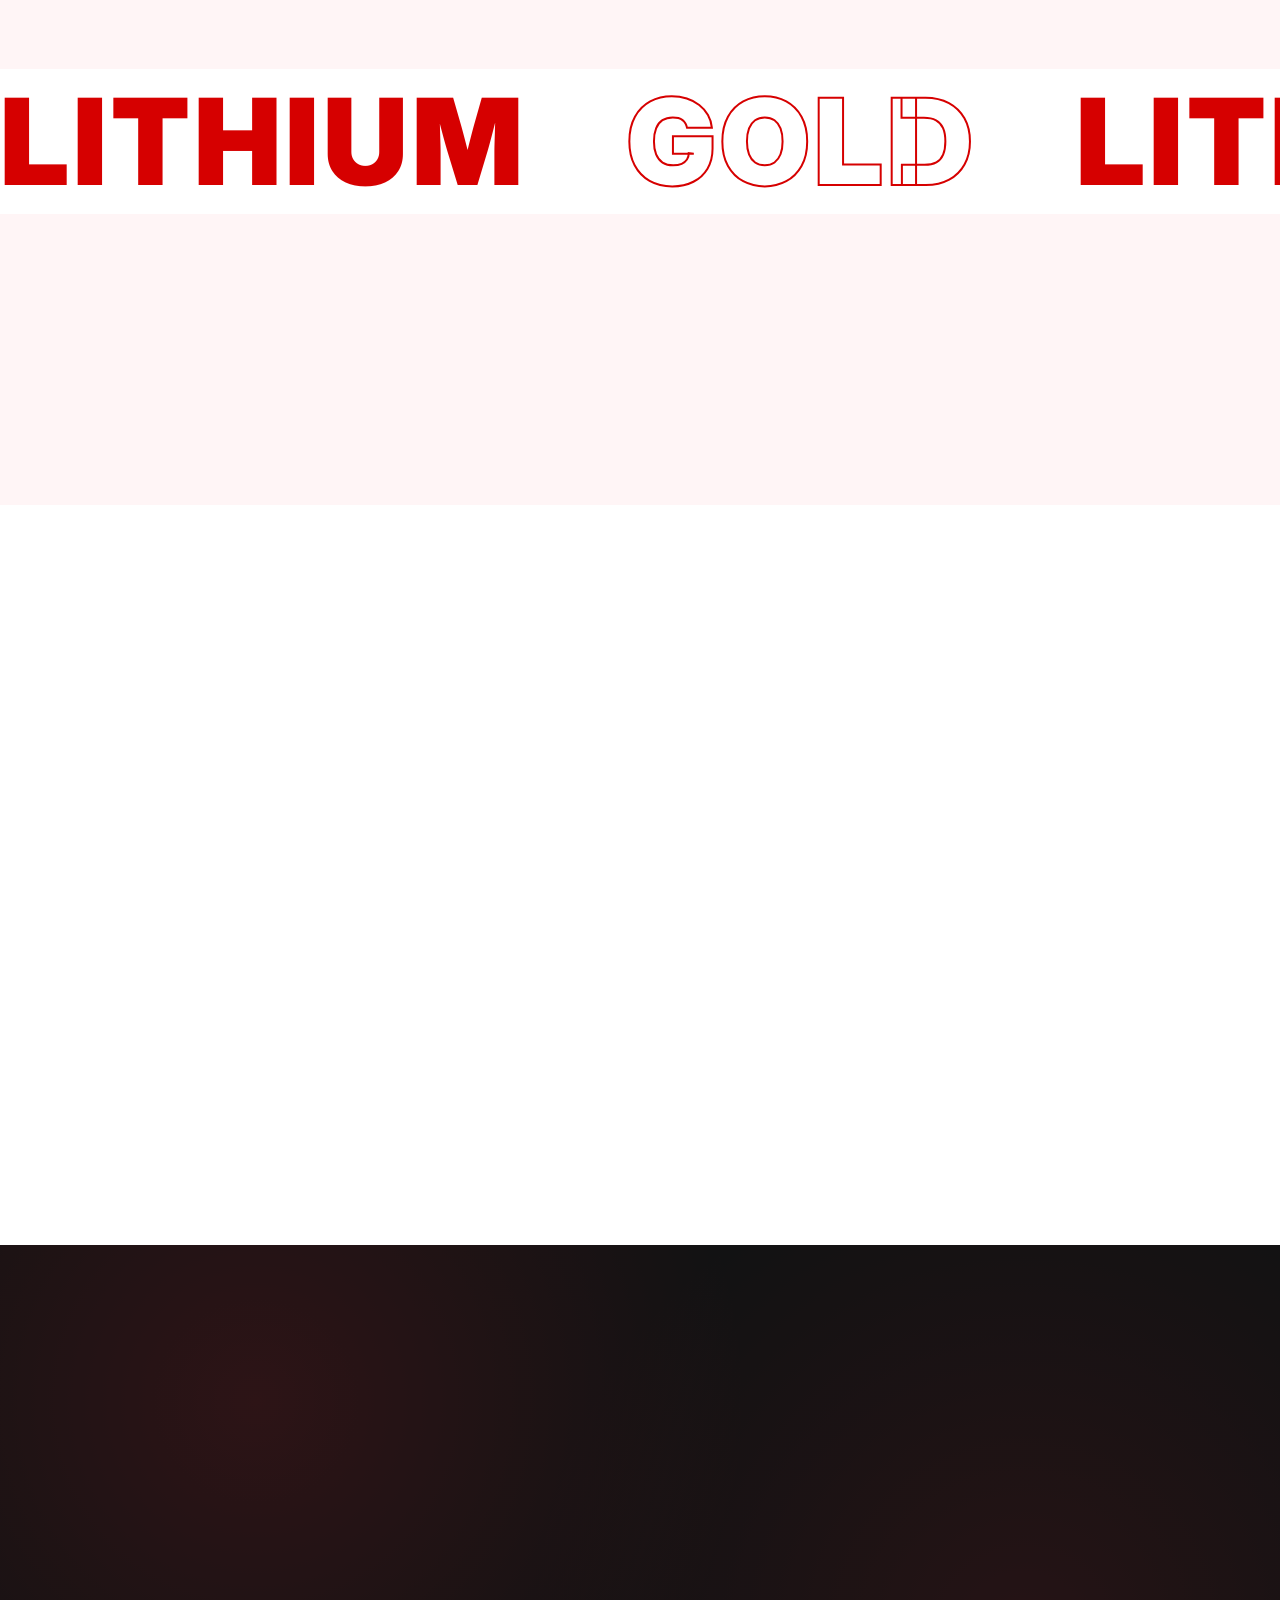
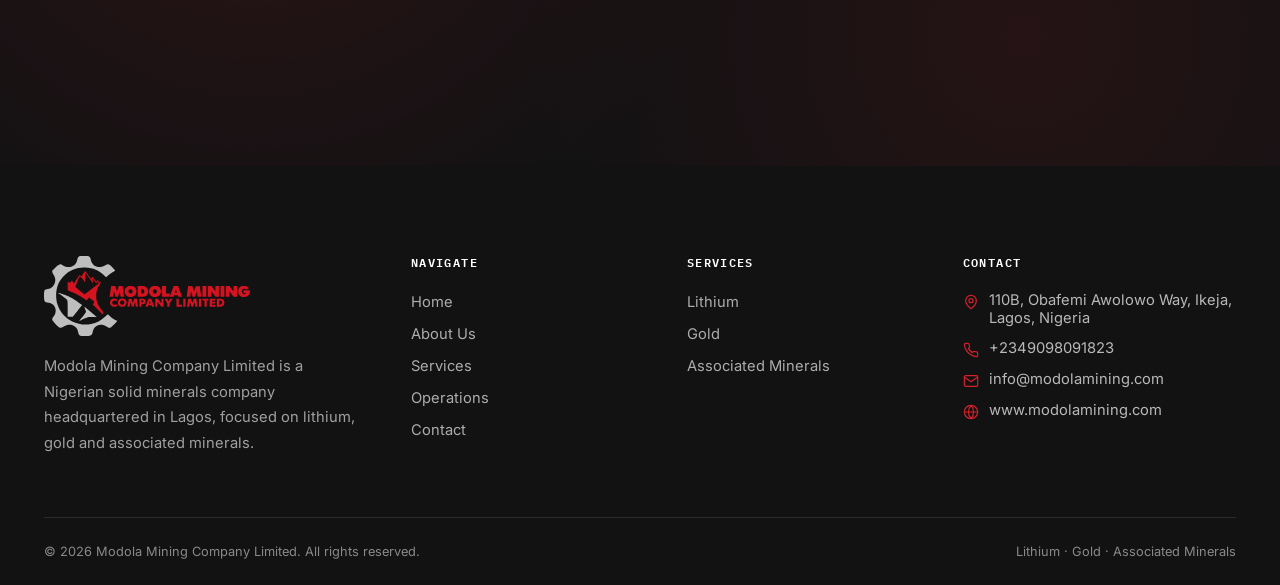
==== commit 32fea81e: "latest push" ====
--- a/index.html
+++ b/index.html
@@ -55,8 +55,9 @@
   </svg>
   <div class="container hero-inner">
     <!-- <p class="hero-tag"><span class="rc">RC: 7169111</span><span class="dot"></span>Lagos, Nigeria<span class="dot"></span>Lithium · Gold · Associated Minerals</p> -->
-    <h1>Modola Mining <em>Company Limited</em></h1>
-    <p class="hero-sub">To become a leading indigenous Nigerian mining company, recognized for the responsible development of lithium, gold and associated mineral resources across West Africa.</p>
+    <!-- <h1>Modola Mining <em>Company Limited</em></h1>  -->
+     <h2 class="hero-head">Developing Nigeria's Lithium, Gold and Strategic Mineral Resources for Sustainable Growth.</h2>
+    <p class="hero-sub">Focusing on responsible exploration, mining operations, and long-term value creation across West Africa.</p>
     <div class="hero-actions">
       <a href="operations.html" class="btn btn--primary">Explore Our Operations
         <svg viewBox="0 0 24 24" fill="none" stroke="currentColor" stroke-width="2" stroke-linecap="round" stroke-linejoin="round"><path d="M5 12h14"/><path d="m12 5 7 7-7 7"/></svg>
@@ -83,12 +84,52 @@
       </div>
       <div class="split-body" data-reveal="right">
         <p class="eyebrow">Who We Are</p>
-        <h2>A Nigerian solid minerals company built for the long term</h2>
-        <p>Modola Mining Company Limited is a Nigerian solid minerals company headquartered in Lagos, established to explore, develop and responsibly operate mineral assets across Nigeria's most prospective geological terrains. The company was founded to participate in Nigeria's accelerating minerals renaissance, with an initial strategic focus on lithium and gold, and a broader interest in the associated pegmatite and precious-metal minerals that typically occur alongside them, including tantalite, columbite, cassiterite and gemstone by-products.</p>
-        <p>Our approach is deliberately phased and risk-managed. We are building Modola from a Lagos base outward: beginning with exploration and small-scale operations in the South-West of Nigeria, and progressing over the medium to long term toward mining leases in the Middle Belt and selected, relatively stable Northern states.</p>
+        <h2>Responsible Mining. Disciplined Growth. Long-Term Value.</h2>
+        <p>Modola Mining Company Limited is a Nigerian-owned solid minerals company focused on the exploration, development and responsible operation of lithium, gold and associated mineral resources.</p>
+        <p>Headquartered in Lagos, we are building a phased portfolio of mineral assets across Nigeria's most prospective geological regions, beginning in the South-West and expanding into the Middle Belt through a disciplined, risk-managed growth strategy.</p>
+        <p>Our approach combines regulatory compliance, environmental stewardship, community partnership and technical discipline to create sustainable value for investors, host communities and the Nigerian economy.</p>
+
+
         <a href="about.html" class="btn btn--outline">More About Us
           <svg viewBox="0 0 24 24" fill="none" stroke="currentColor" stroke-width="2" stroke-linecap="round" stroke-linejoin="round"><path d="M5 12h14"/><path d="m12 5 7 7-7 7"/></svg>
         </a>
+      </div>
+    </div>
+  </div>
+</section>
+
+<!-- ================= WHY MODOLA ================= -->
+<section class="section section--dark why-modola">
+  <div class="container">
+    <div class="split reverse">
+      <div class="split-media" data-reveal="right">
+        <img src="images/mine.jpeg" alt="Mining operations representative of Modola's on-the-ground approach" loading="lazy">
+        <div class="frame" aria-hidden="true"></div>
+      </div>
+      <div class="split-body" data-reveal="left">
+        <p class="eyebrow">Why Modola</p>
+        <ul class="why-list" data-stagger>
+          <li class="why-item">
+            <span class="icon"><svg viewBox="0 0 24 24" fill="none" stroke="currentColor" stroke-width="2" stroke-linecap="round" stroke-linejoin="round"><path d="m9 12 2 2 4-4"/><circle cx="12" cy="12" r="10"/></svg></span>
+            <span class="txt">Nigerian-owned and locally rooted</span>
+          </li>
+          <li class="why-item">
+            <span class="icon"><svg viewBox="0 0 24 24" fill="none" stroke="currentColor" stroke-width="2" stroke-linecap="round" stroke-linejoin="round"><path d="m9 12 2 2 4-4"/><circle cx="12" cy="12" r="10"/></svg></span>
+            <span class="txt">Focused on lithium, gold and associated minerals</span>
+          </li>
+          <li class="why-item">
+            <span class="icon"><svg viewBox="0 0 24 24" fill="none" stroke="currentColor" stroke-width="2" stroke-linecap="round" stroke-linejoin="round"><path d="m9 12 2 2 4-4"/><circle cx="12" cy="12" r="10"/></svg></span>
+            <span class="txt">Compliance-driven operating model</span>
+          </li>
+          <li class="why-item">
+            <span class="icon"><svg viewBox="0 0 24 24" fill="none" stroke="currentColor" stroke-width="2" stroke-linecap="round" stroke-linejoin="round"><path d="m9 12 2 2 4-4"/><circle cx="12" cy="12" r="10"/></svg></span>
+            <span class="txt">Strong community engagement approach</span>
+          </li>
+          <li class="why-item">
+            <span class="icon"><svg viewBox="0 0 24 24" fill="none" stroke="currentColor" stroke-width="2" stroke-linecap="round" stroke-linejoin="round"><path d="m9 12 2 2 4-4"/><circle cx="12" cy="12" r="10"/></svg></span>
+            <span class="txt">Environmentally responsible mining practices</span>
+          </li>
+        </ul>
       </div>
     </div>
   </div>
@@ -191,6 +232,37 @@
     </div>
   </div>
 </section>
+
+<!-- ================= OUR GROWTH STRATEGY ================= -->
+<section class="section section--stone">
+  <div class="container">
+    <div class="section-head">
+      <h2>Our Growth Strategy</h2>
+    </div>
+    <div class="grid grid--3" data-stagger>
+      <div class="phase-card">
+        <div class="num-badge">01</div>
+        <h3>Phase 1 &nbsp;South-West Entry</h3>
+        <div class="locations">
+          <span>Osun</span><span>•</span><span>Oyo</span><span>•</span><span>Ekiti</span><span>•</span><span>Kwara</span>
+        </div>
+      </div>
+      <div class="phase-card">
+        <div class="num-badge">02</div>
+        <h3>Phase 2 &nbsp;Middle Belt Expansion</h3>
+        <div class="locations">
+          <span>Nasarawa</span><span>•</span><span>Kogi</span><span>•</span><span>Niger</span>
+        </div>
+      </div>
+      <div class="phase-card">
+        <div class="num-badge">03</div>
+        <h3>Phase 3 &nbsp;Selective Northern Growth</h3>
+        <p>Vetted opportunities with strong security and community fundamentals.</p>
+      </div>
+    </div>
+  </div>
+</section>
+
 
 
 
@@ -246,6 +318,16 @@
     </div>
   </div>
 </section>
+
+<!-- ================= CLOSING STATEMENT ================= -->
+<section class="closing-statement">
+  <div class="container" data-reveal="zoom">
+    <div class="rule"></div>
+    <p>Modola is building a mining company designed for long-term success through responsible resource development, disciplined capital deployment, and meaningful partnerships with communities, regulators and industry stakeholders.</p>
+  </div>
+</section>
+
+
 </main>
 
 <!-- ================= FOOTER ================= -->
--- a/css/style.css
+++ b/css/style.css
@@ -72,7 +72,7 @@
    UTILITIES
    ========================================================================== */
 .container{ width:100%; max-width: var(--container); margin:0 auto; padding: 0 24px; }
-.section{ position:relative; padding: 110px 0; }
+.section{ position:relative; padding: 80px 0; }
 .section--tight{ padding: 80px 0; }
 .section--dark{ background: var(--charcoal-950); color: var(--stone-50); }
 .section--stone{ background: var(--stone-50); }
@@ -613,7 +613,7 @@
 @keyframes fadein{ from{ opacity:0; transform: translateY(20px);} to{ opacity:1; transform:none;} }
 
 /* Page load entrance for hero elements handled via .is-loaded class */
-.hero-tag, .hero h1, .hero-sub, .hero-actions, .hero-meta{ opacity:0; transform: translateY(26px); transition: opacity .9s var(--ease), transform .9s var(--ease); }
+.hero-tag, .hero h1, .hero-sub, .hero-actions, .hero-meta{ opacity:1; transform: translateY(26px); transition: opacity .9s var(--ease), transform .9s var(--ease); }
 .is-loaded .hero-tag{ opacity:1; transform:none; transition-delay:.1s; }
 .is-loaded .hero h1{ opacity:1; transform:none; transition-delay:.22s; }
 .is-loaded .hero-sub{ opacity:1; transform:none; transition-delay:.36s; }
@@ -768,12 +768,11 @@
   /* scroll */
 
 
-
 .ticker{
     width:100%;
     overflow:hidden;
     white-space:nowrap;
-        background-color: #fff6f7;
+        background-color: #fff;
 }
 
 .ticker-track{
@@ -841,4 +840,154 @@
 ::-moz-selection {
     background: #d51f2a;
     color: white;
-}+}
+
+.hero-head {
+  font-size: 46px;
+  padding-top: 70px;
+  padding-bottom: 26px;
+  width: 70%;
+  line-height: 1.1;
+  margin: 0;
+
+  opacity: 0;
+  transform: translateY(40px);
+
+  animation: heroReveal 1.2s ease-out forwards;
+  animation-delay: 0.3s;
+}
+
+@keyframes heroReveal {
+  to {
+    opacity: 1;
+    transform: translateY(0);
+  }
+}
+
+@media (max-width: 768px) {
+  .hero-head {
+    font-size: 34px;
+    width: 90%;
+  }
+}
+
+@media (max-width: 480px) {
+  .hero-head {
+    font-size: 29px;
+    width: 95%;
+  }
+}
+
+@media screen and (max-width: 768px) {
+  .hero-head {
+    font-size: 36px;
+    padding-top: 70px;
+        width: 90%;
+  }
+}
+
+
+/* ==========================================================================
+   WHY MODOLA — checklist band
+   ========================================================================== */
+.why-modola .split-body p.eyebrow{ margin-bottom:16px; }
+.why-modola h2{ color:#fff; margin-bottom: 30px; max-width: 18ch; }
+.why-list{ display:flex; flex-direction:column; gap: 14px; }
+.why-item{
+  display:flex; align-items:center; gap:18px;
+  padding: 18px 22px;
+  background: var(--charcoal-900);
+  border: 1px solid var(--charcoal-700);
+  border-radius: var(--radius-md);
+  transition: transform .4s var(--ease), border-color .4s ease, background .4s ease;
+}
+.why-item:hover{ transform: translateX(12px); border-color: var(--red); background: var(--charcoal-800); }
+.why-item .icon{
+  width: 38px; height:38px; border-radius:50%; flex-shrink:0;
+  background: var(--red); color:#fff;
+  display:flex; align-items:center; justify-content:center;
+  transition: transform .4s var(--ease);
+}
+.why-item:hover .icon{ transform: scale(1.12) rotate(-6deg); }
+.why-item .icon svg{ width:18px; height:18px; }
+.why-item span.txt{ font-size: 1.02rem; font-weight:500; color:#fff; }
+
+@media (max-width: 640px){
+  .why-item{ padding: 15px 18px; gap:14px; }
+  .why-item span.txt{ font-size:.94rem; }
+}
+
+
+
+/* ==========================================================================
+   GROWTH STRATEGY — phase cards (homepage roadmap preview)
+   ========================================================================== */
+.phase-card{
+  background: var(--white);
+  border: 1px solid var(--stone-200);
+  border-radius: var(--radius-md);
+  padding: 34px 28px;
+  position:relative;
+  overflow:hidden;
+  transition: transform .4s var(--ease), box-shadow .4s var(--ease), border-color .4s ease;
+}
+.phase-card::before{
+  content:""; position:absolute; top:0; left:0; width:100%; height:3px;
+  background: var(--red); transform: scaleX(0); transform-origin:left; transition: transform .4s var(--ease);
+}
+.phase-card:hover{ transform: translateY(-8px); box-shadow: 0 30px 50px -30px rgba(20,20,20,.3); border-color: transparent; }
+.phase-card:hover::before{ transform: scaleX(1); }
+.phase-card .num-badge{
+  width: 56px; height:56px; border-radius:50%;
+  background: var(--charcoal-950); color:#fff;
+  display:flex; align-items:center; justify-content:center;
+  font-family: var(--font-display); font-size:1.25rem;
+  margin-bottom: 24px;
+  transition: transform .4s var(--ease), background .4s ease;
+}
+.phase-card:hover .num-badge{ background: var(--red); transform: rotate(-8deg) scale(1.06); }
+.phase-card h3{ font-size:1.2rem; margin-bottom:12px; }
+.phase-card .locations{
+  display:flex; flex-wrap:wrap; gap:6px 10px;
+  font-family: var(--font-mono); font-size:.74rem; letter-spacing:.05em; text-transform:uppercase;
+  color: var(--red); margin-bottom:16px;
+}
+.phase-card p{ color: var(--slate-600); line-height:1.75; font-size:.95rem; }
+.phase-card .phase-tag{
+  position:absolute; top:28px; right:28px;
+  font-family: var(--font-mono); font-size:.68rem; letter-spacing:.1em; text-transform:uppercase; color: var(--slate-400);
+}
+
+
+
+/* ==========================================================================
+   CLOSING STATEMENT — final band before footer
+   ========================================================================== */
+.closing-statement{
+  position:relative;
+  background: var(--charcoal-950);
+  color:#fff;
+  padding: 110px 0;
+  text-align:center;
+  overflow:hidden;
+}
+.closing-statement::before{
+  content:""; position:absolute; inset:0; opacity:.5;
+  background: radial-gradient(circle at 20% 30%, rgba(213,32,42,.28), transparent 45%), radial-gradient(circle at 80% 75%, rgba(213,32,42,.2), transparent 45%);
+}
+.closing-statement .rule{
+  position:relative; z-index:2;
+  width: 56px; height:3px; background: var(--red);
+  margin: 0 auto 34px;
+}
+.closing-statement p{
+  position:relative; z-index:2;
+  font-family: var(--font-display);
+  font-size: clamp(1.3rem, 2.6vw, 2rem);
+  line-height: 1.65;
+  font-weight: 500;
+  letter-spacing: -.01em;
+  max-width: 900px;
+  margin: 0 auto;
+  color: #F4F2EF;
+}
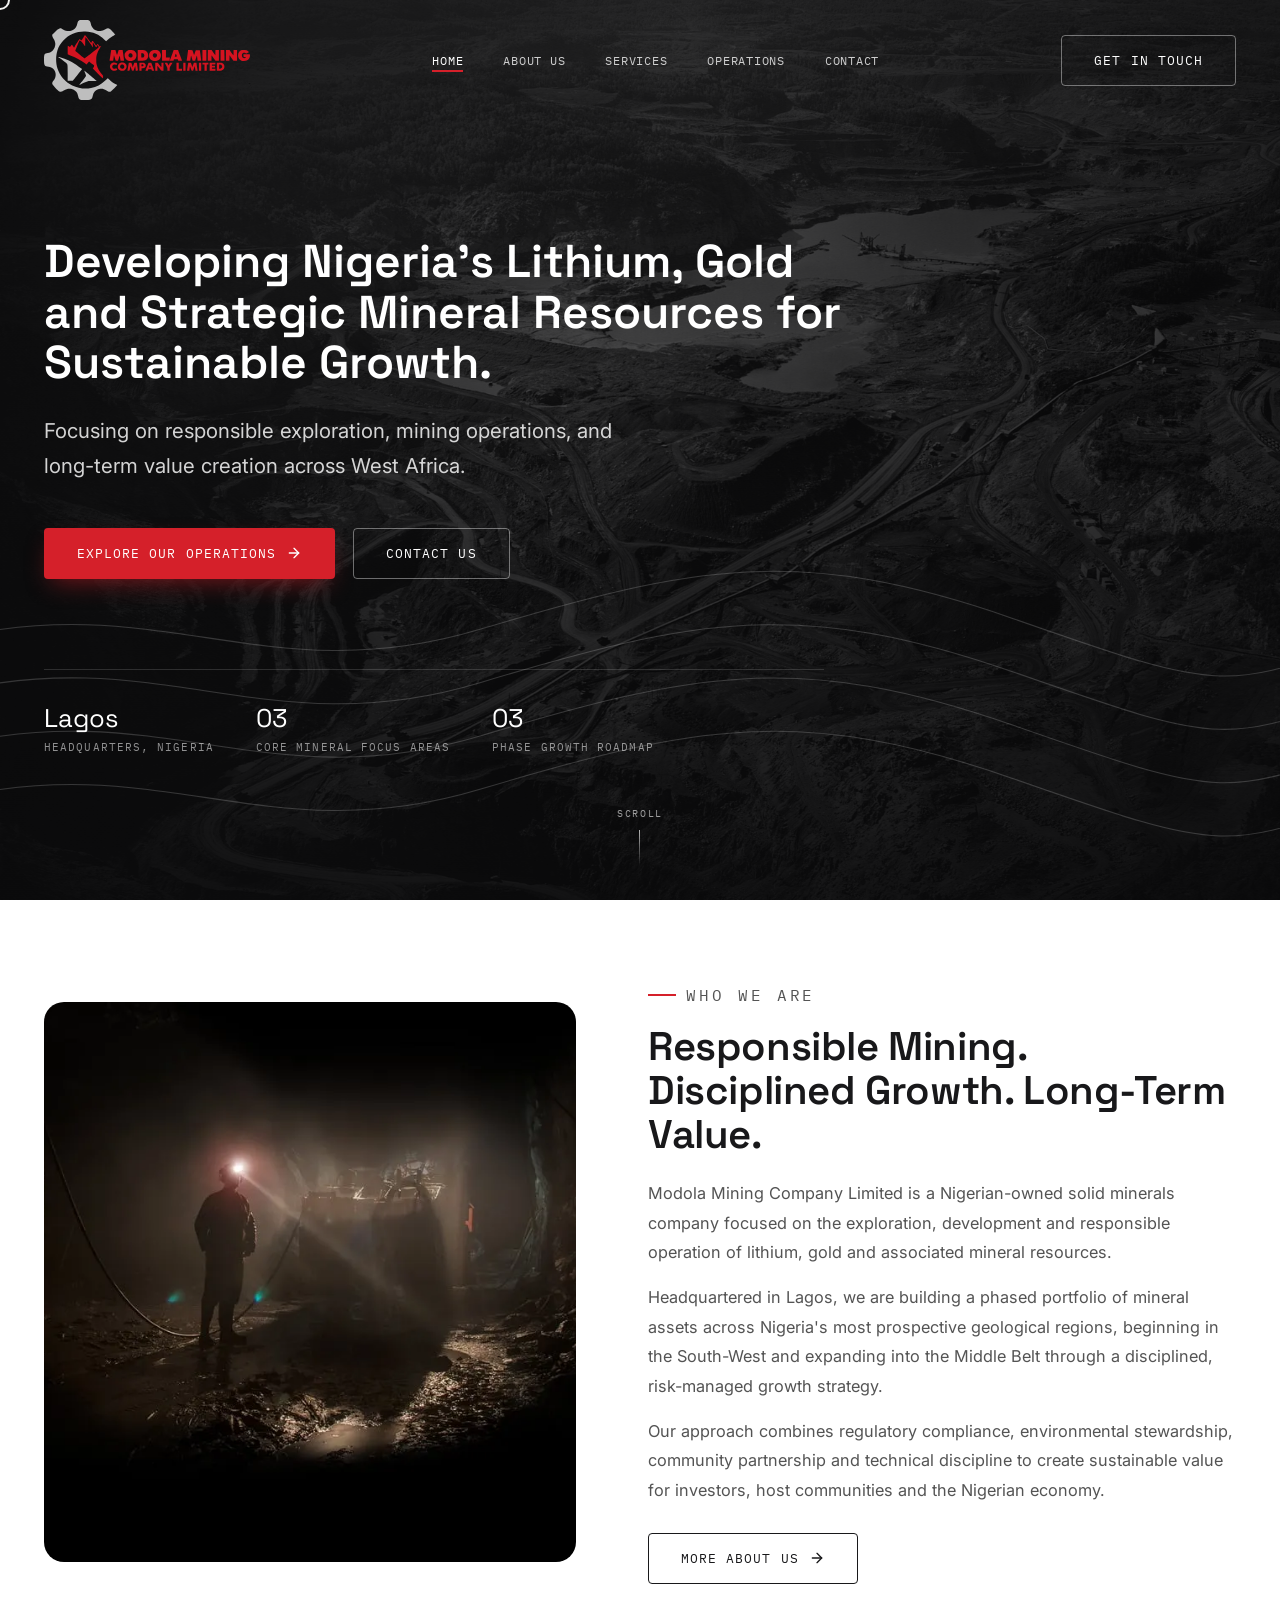
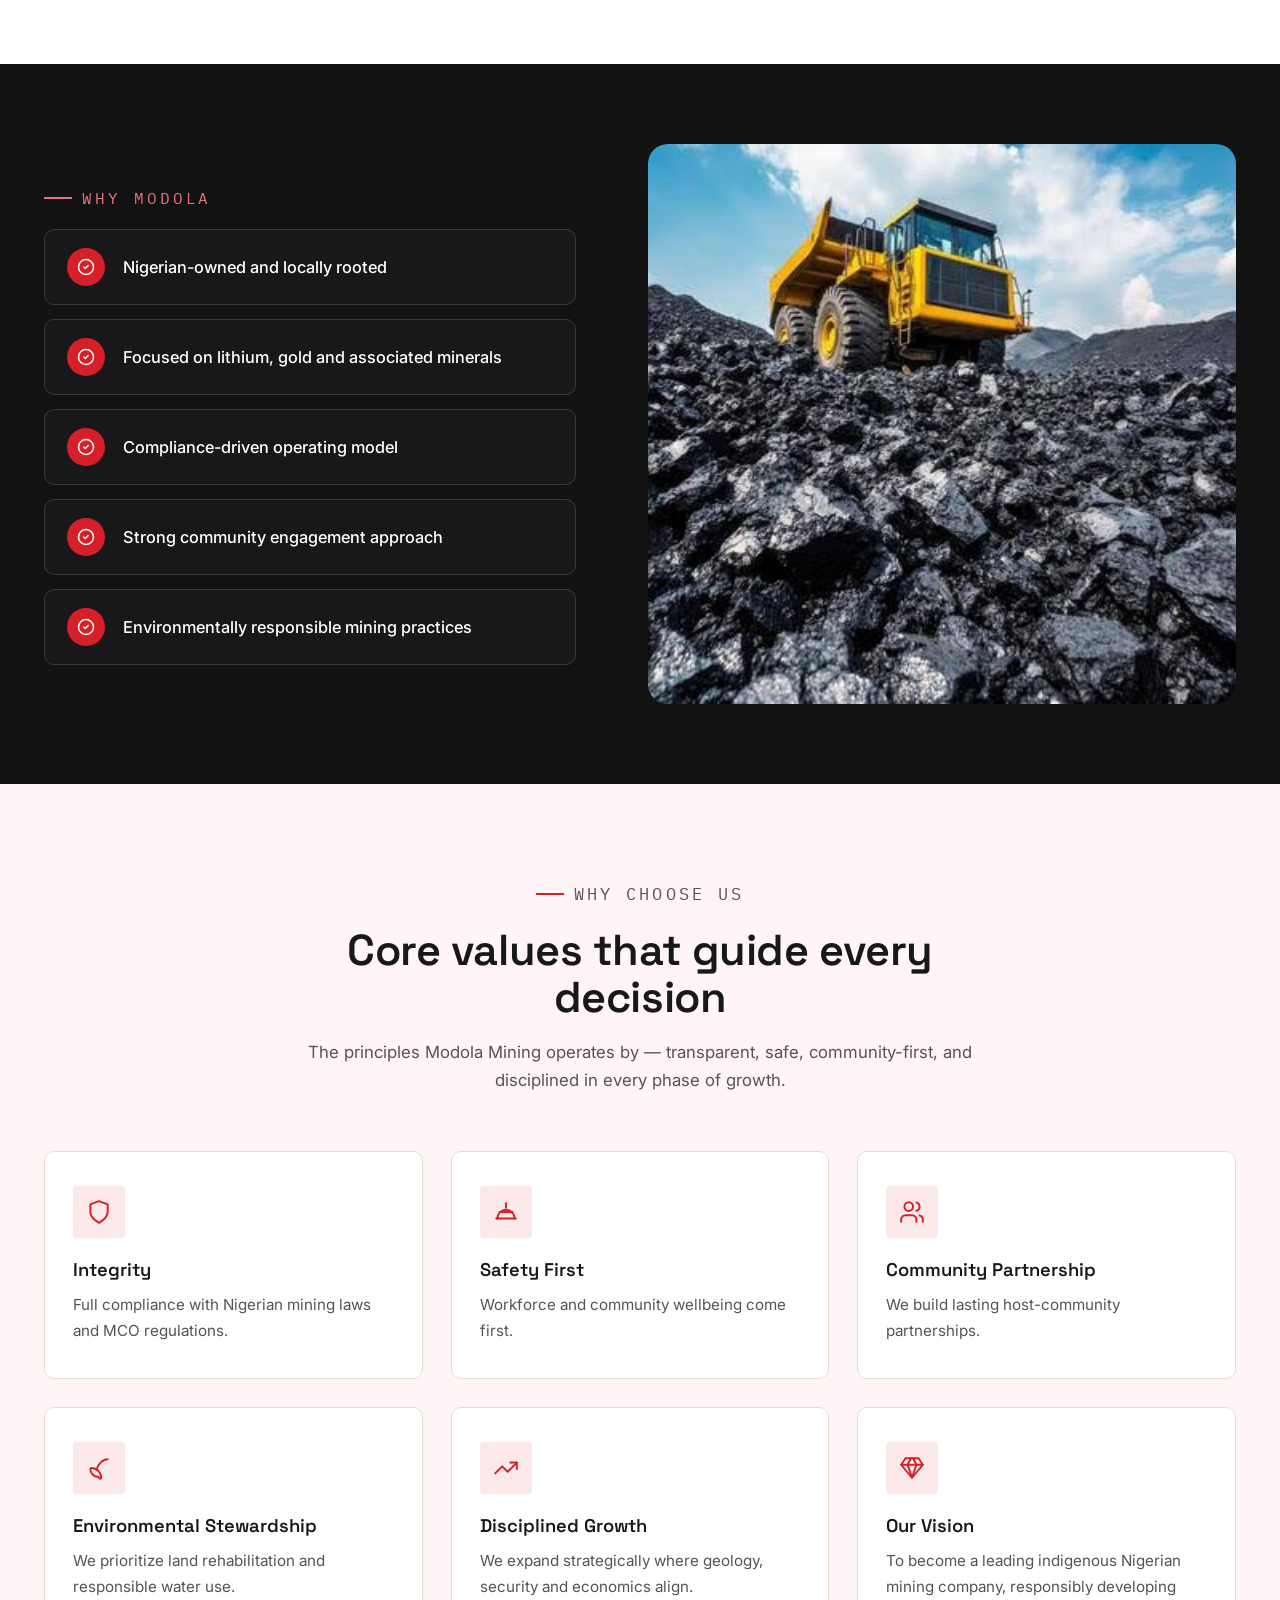
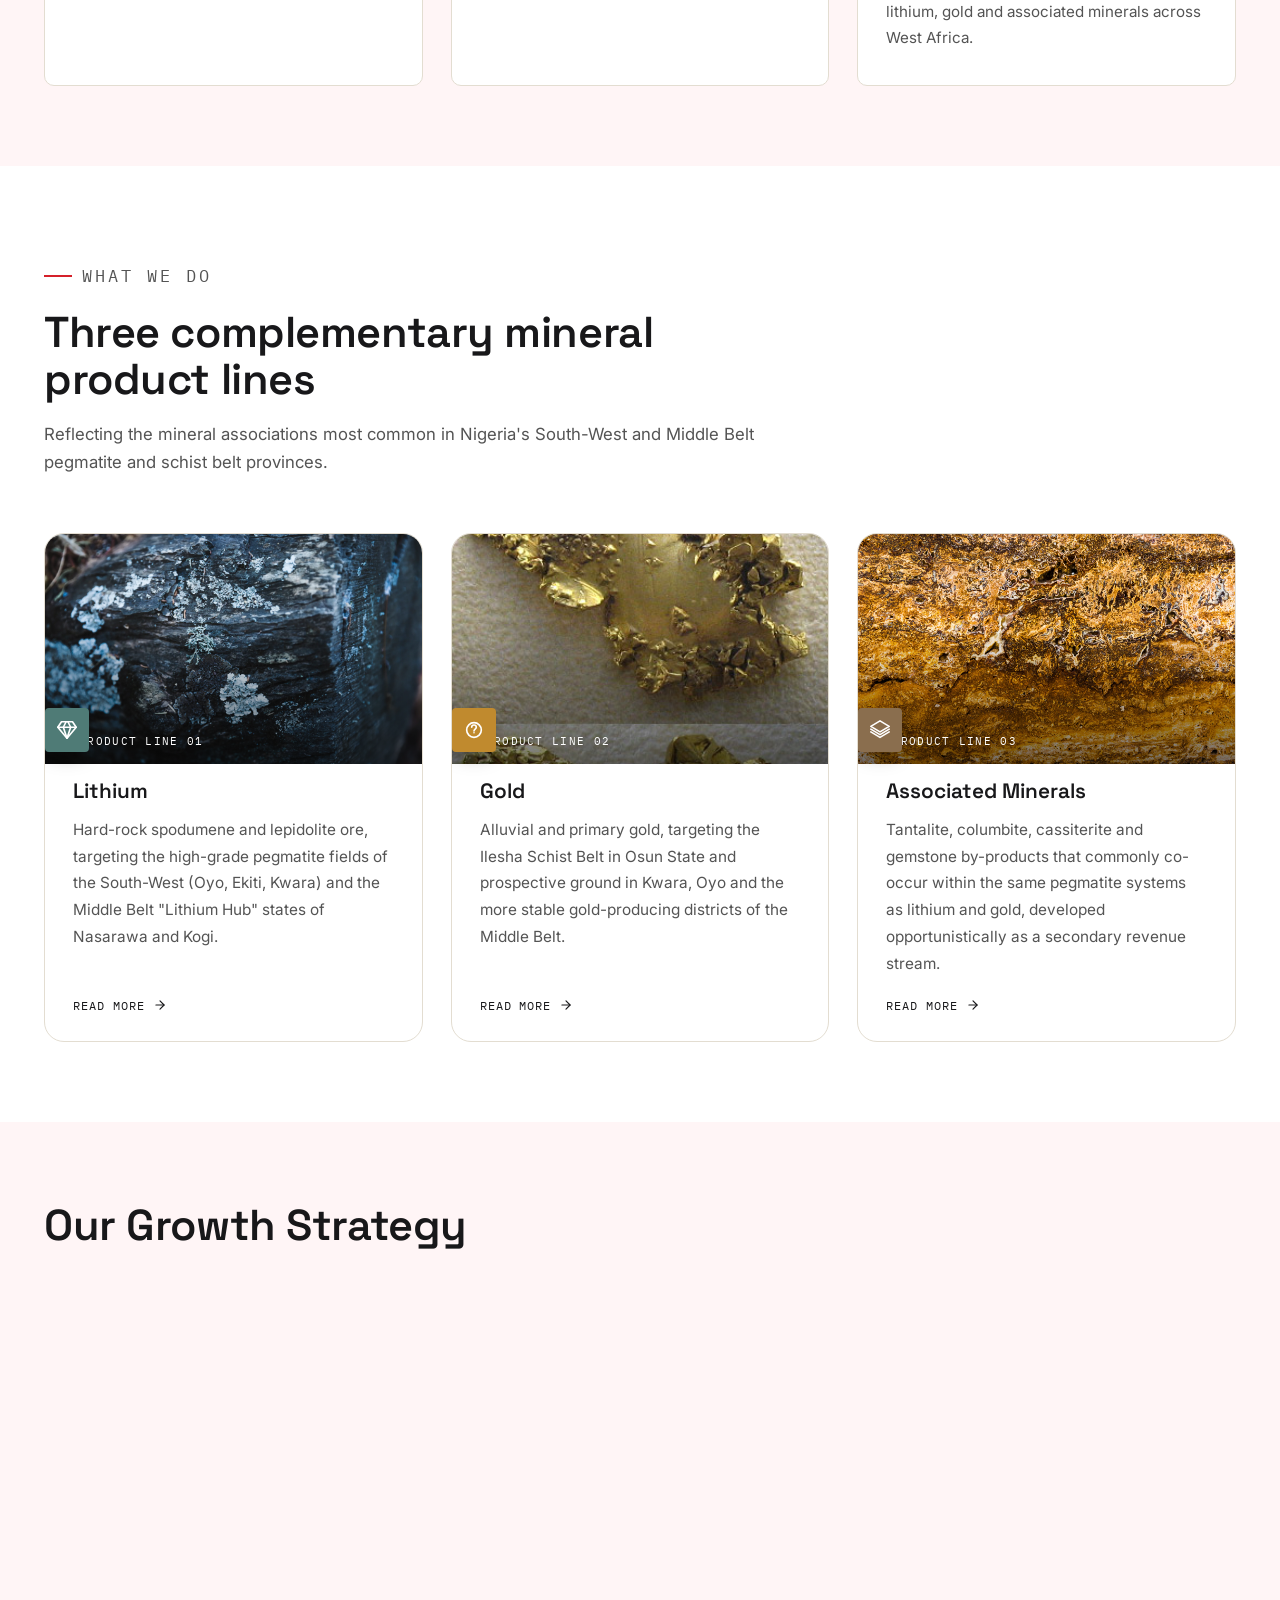
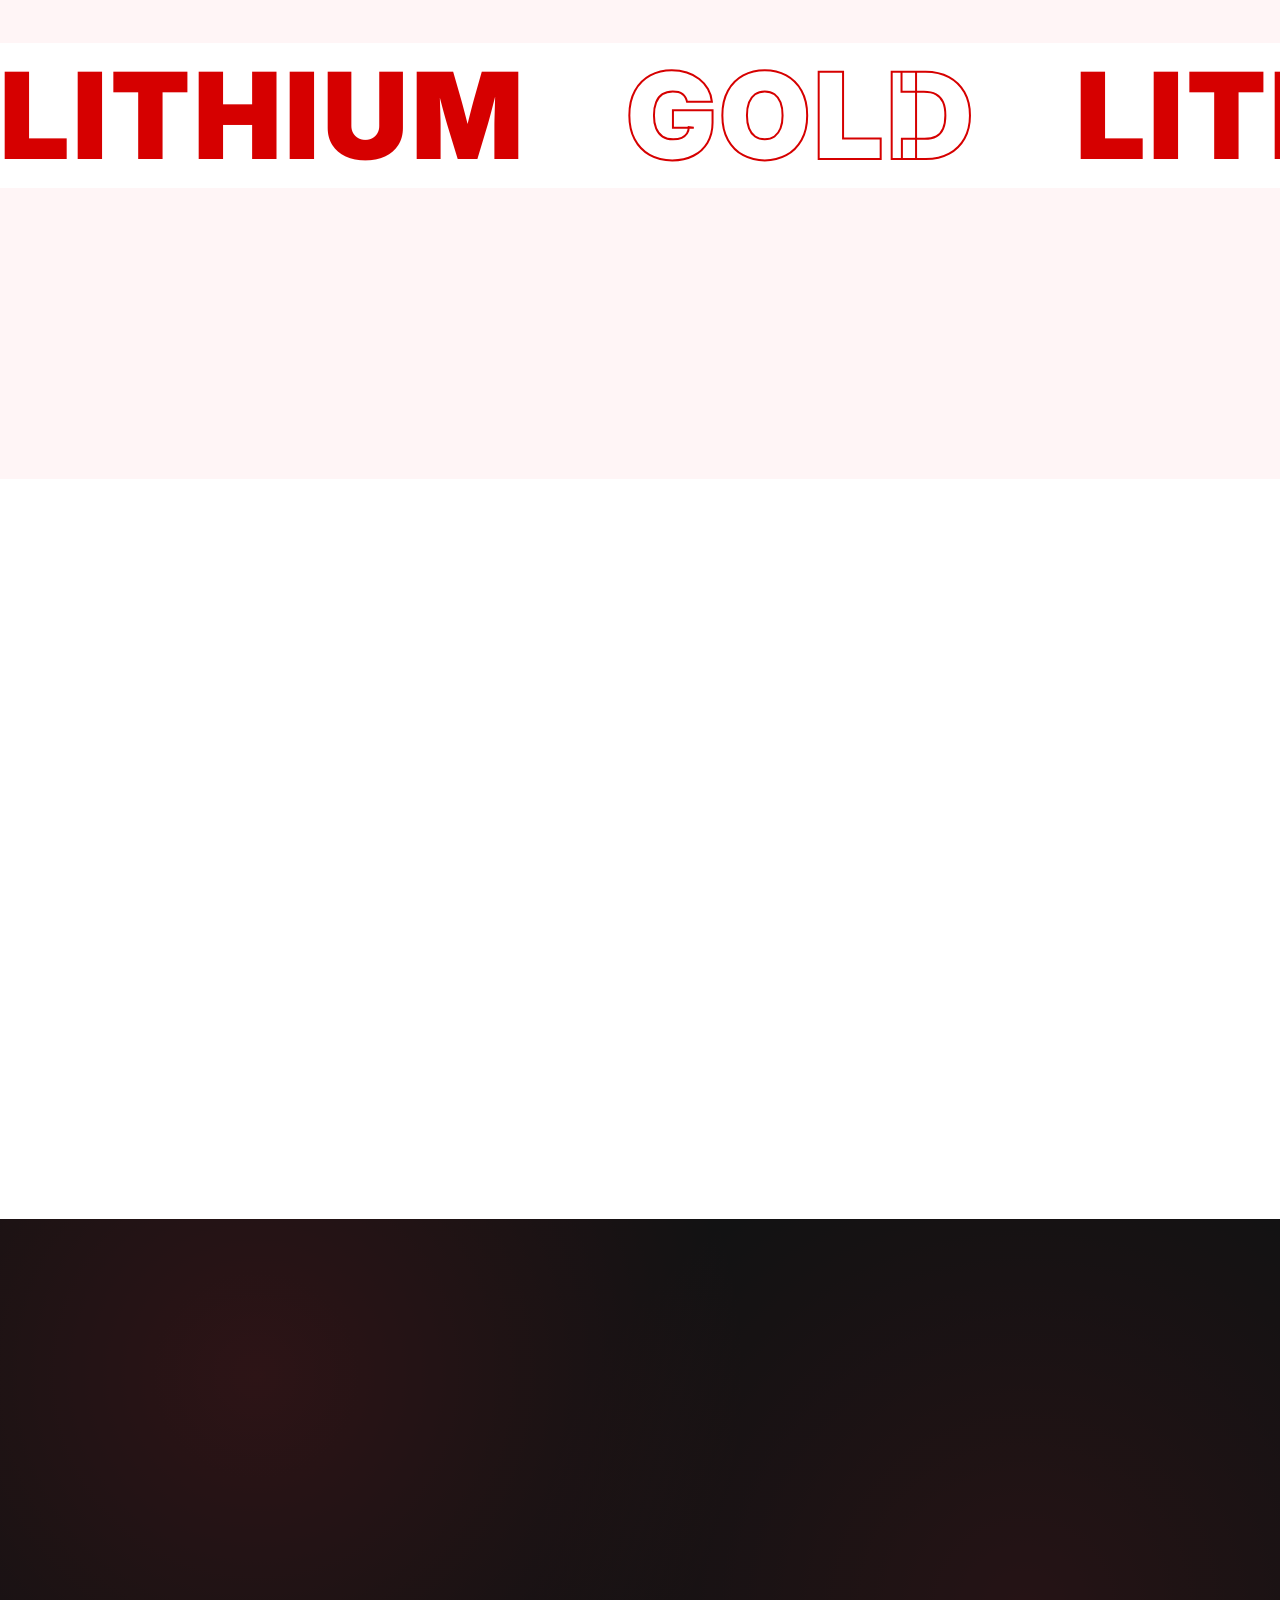
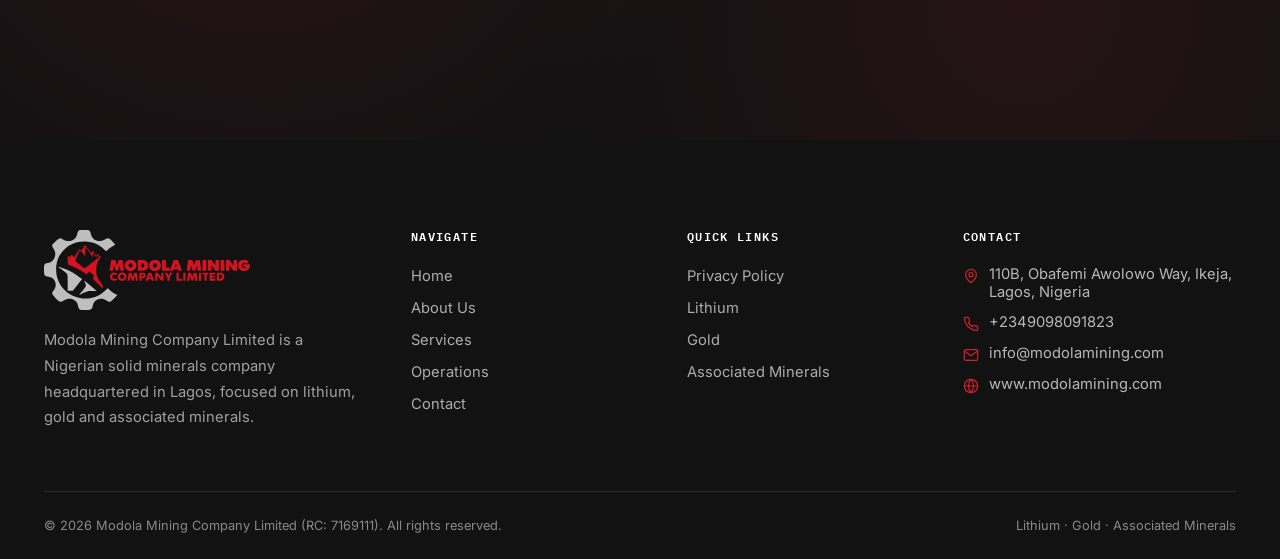
==== commit 64a1e5ed: "Last update" ====
--- a/index.html
+++ b/index.html
@@ -44,7 +44,7 @@
 <main id="main">
 <!-- ================= HERO ================= -->
 <section class="hero">
-  <div class="hero-bg" style="background-image:url('https://commons.wikimedia.org/wiki/Special:FilePath/Aerial%20of%20Hogarth%20Open%20Pit.jpg?width=1920');"></div>
+  <div class="hero-bg" style="background-image:url('images/heroimage.jpg');"></div>
   <svg class="hero-contour" viewBox="0 0 1200 800" preserveAspectRatio="xMidYMid slice" xmlns="http://www.w3.org/2000/svg">
     <g fill="none" stroke="#ffffff" stroke-width="1">
       <path d="M-50,650 C 150,600 250,700 450,640 S 750,560 950,630 1150,700 1300,640"/>
@@ -147,32 +147,32 @@
       <div class="value-card">
         <div class="icon"><svg viewBox="0 0 24 24" fill="none" stroke="currentColor" stroke-width="1.8" stroke-linecap="round" stroke-linejoin="round"><path d="M12 22s8-4 8-10V5l-8-3-8 3v7c0 6 8 10 8 10Z"/></svg></div>
         <h3>Integrity</h3>
-        <p>We operate transparently and in full compliance with the Nigerian Minerals and Mining Act and MCO regulations.</p>
+        <p>Full compliance with Nigerian mining laws and MCO regulations.</p>
       </div>
       <div class="value-card">
         <div class="icon"><svg viewBox="0 0 24 24" fill="none" stroke="currentColor" stroke-width="1.8" stroke-linecap="round" stroke-linejoin="round"><path d="M3 18h18"/><path d="M4 18a8 8 0 0 1 16 0"/><path d="M12 4v4"/><path d="M6 12h12"/></svg></div>
         <h3>Safety First</h3>
-        <p>The wellbeing of our workforce and host communities is non-negotiable.</p>
+        <p>Workforce and community wellbeing come first.</p>
       </div>
       <div class="value-card">
         <div class="icon"><svg viewBox="0 0 24 24" fill="none" stroke="currentColor" stroke-width="1.8" stroke-linecap="round" stroke-linejoin="round"><path d="M16 21v-2a4 4 0 0 0-4-4H6a4 4 0 0 0-4 4v2"/><circle cx="9" cy="7" r="4"/><path d="M22 21v-2a4 4 0 0 0-3-3.87"/><path d="M16 3.13a4 4 0 0 1 0 7.75"/></svg></div>
         <h3>Community Partnership</h3>
-        <p>We build long-term relationships with host communities and traditional institutions, not extractive, short-term ones.</p>
+        <p>We build lasting host-community partnerships.</p>
       </div>
       <div class="value-card">
         <div class="icon"><svg viewBox="0 0 24 24" fill="none" stroke="currentColor" stroke-width="1.8" stroke-linecap="round" stroke-linejoin="round"><path d="M11 20A7 7 0 0 1 4 13a1 1 0 0 1 1-1c4.97 0 9 4.03 9 9a1 1 0 0 1-1 1Z"/><path d="M20 4c-2 0-4.5 1-6.5 3S10 12 10 14"/></svg></div>
         <h3>Environmental Stewardship</h3>
-        <p>We plan for land rehabilitation and responsible water use from the outset of every project.</p>
+        <p>We prioritize land rehabilitation and responsible water use.</p>
       </div>
       <div class="value-card">
         <div class="icon"><svg viewBox="0 0 24 24" fill="none" stroke="currentColor" stroke-width="1.8" stroke-linecap="round" stroke-linejoin="round"><polyline points="22 7 13.5 15.5 8.5 10.5 2 17"/><polyline points="16 7 22 7 22 13"/></svg></div>
         <h3>Disciplined Growth</h3>
-        <p>We expand deliberately, site by site, only where geology, security and economics align.</p>
+        <p>We expand strategically where geology, security and economics align.</p>
       </div>
       <div class="value-card">
         <div class="icon"><svg viewBox="0 0 24 24" fill="none" stroke="currentColor" stroke-width="1.8" stroke-linecap="round" stroke-linejoin="round"><path d="M6 3h12l4 6-10 12L2 9Z"/><path d="M11 3 8 9l4 12 4-12-3-6"/><path d="M2 9h20"/></svg></div>
         <h3>Our Vision</h3>
-        <p>To become a leading indigenous Nigerian mining company, recognized for responsible development of lithium, gold and associated minerals across West Africa.</p>
+        <p>To become a leading indigenous Nigerian mining company, responsibly developing lithium, gold and associated minerals across West Africa.</p>
       </div>
     </div>
   </div>
@@ -203,7 +203,7 @@
       </article>
       <article class="service-card">
         <div class="media">
-          <img src="https://commons.wikimedia.org/wiki/Special:FilePath/Native%20gold%20nuggets.jpg?width=900" alt="Native gold nuggets, representative of alluvial and primary gold" loading="lazy">
+          <img src="images/Native_gold_nuggets.jpg" alt="Native gold nuggets, representative of alluvial and primary gold" loading="lazy">
           <span class="tag"><span class="dot dot-gold"></span>Product Line 02</span>
         </div>
         <div class="icon accent-gold"><svg viewBox="0 0 24 24" fill="none" stroke="currentColor" stroke-width="1.8" stroke-linecap="round" stroke-linejoin="round"><circle cx="12" cy="12" r="8"/><path d="M9.5 9a2.5 2.5 0 0 1 5 0c0 2-2.5 2-2.5 4"/><path d="M12 15h.01"/></svg></div>
@@ -351,8 +351,9 @@
         </ul>
       </div>
       <div class="footer-col">
-        <h4>Services</h4>
+        <h4>Quick Links</h4>
         <ul>
+          <li><a href="privacypolicy.html">Privacy Policy</a></li>
           <li><a href="services.html#lithium">Lithium</a></li>
           <li><a href="services.html#gold">Gold</a></li>
           <li><a href="services.html#associated">Associated Minerals</a></li>
@@ -369,7 +370,7 @@
       </div>
     </div>
     <div class="footer-bottom">
-      <span>© 2026 Modola Mining Company Limited. All rights reserved.</span>
+      <span>© 2026 Modola Mining Company Limited (RC: 7169111). All rights reserved.  </span>
       <span>Lithium · Gold · Associated Minerals</span>
     </div>
   </div>
--- a/css/style.css
+++ b/css/style.css
@@ -991,3 +991,106 @@
   margin: 0 auto;
   color: #F4F2EF;
 }
+
+/* privacy policy */
+
+
+    .privacy-page {
+      max-width: 900px;
+      margin: 0 auto;
+      padding: 70px 25px;
+    }
+
+    .privacy-header {
+      background: #ffffff;
+      padding: 45px;
+      border-bottom: 4px solid #0b3d2e;
+      margin-bottom: 30px;
+    }
+
+    .privacy-header h1 {
+        font-family: var(--font-display);
+
+      font-size: 42px;
+      line-height: 1.1;
+      margin-bottom: 15px;
+      color: #0b3d2e;
+    }
+
+    .privacy-header p {
+      margin: 5px 0;
+      color: #555;
+        font-family: var(--font-display);
+        
+
+    }
+
+    .privacy-content {
+      background: #ffffff;
+      padding: 45px;
+      font-family: var(--font-display);
+
+    }
+
+    .privacy-content h2 {
+      font-size: 22px;
+      color: #d4141f;
+      margin-top: 35px;
+      margin-bottom: 15px;
+    }
+
+    .privacy-content h2:first-child {
+      margin-top: 0;
+    }
+
+    .privacy-content p {
+      margin-bottom: 15px;
+          line-height: 1.7em;
+    }
+
+    .privacy-content ul {
+      margin: 10px 0 20px 25px;
+    }
+
+    .privacy-content li {
+      margin-bottom: 8px;
+    }
+
+    .contact {
+      margin-top: 10px;
+    }
+
+    .microcopy,
+    .implementation-notes {
+      margin-top: 45px;
+      padding-top: 30px;
+      border-top: 1px solid #ddd;
+    }
+
+    .microcopy h2,
+    .implementation-notes h2 {
+      margin-top: 0;
+    }
+
+    @media (max-width: 600px) {
+      .privacy-page {
+        padding: 35px 15px;
+      }
+
+      .privacy-header,
+      .privacy-content {
+        padding: 25px;
+      }
+
+      .privacy-header h1 {
+        font-size: 32px;
+      }
+
+      .privacy-content h2 {
+        font-size: 20px;
+      }
+    }
+
+    #policylink a{
+      color: red;
+    }
